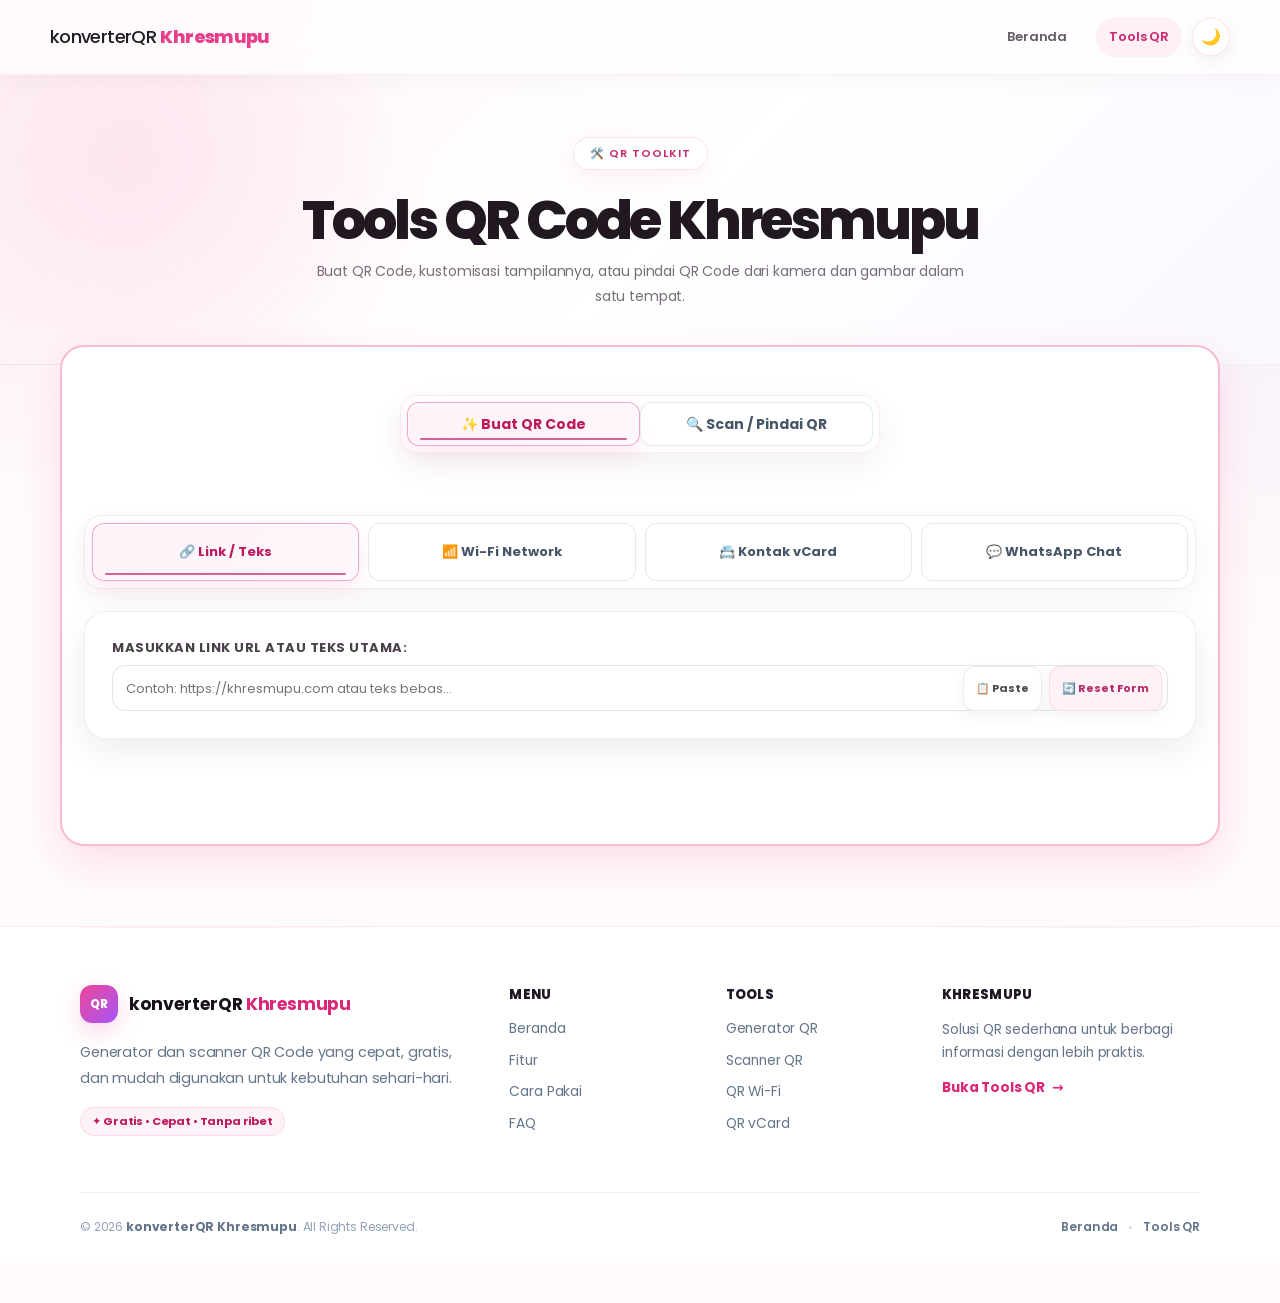
==== tools.html @ 921f3067 "Add files via upload" ====
<!DOCTYPE html>
<html lang="id" data-theme="light">
<head>
    <meta charset="UTF-8">
    <meta name="viewport" content="width=device-width, initial-scale=1.0">

    <title>Tools QR Code Khresmupu - Buat & Scan QR Code Gratis</title>
    <meta name="description" content="Gunakan Tools QR Code Khresmupu untuk membuat QR Code dari link, teks, Wi-Fi, vCard, dan WhatsApp. Scan QR melalui kamera atau gambar, kustomisasi warna, dan unduh PNG atau cetak PDF.">
    <meta name="keywords" content="tools QR code, generator QR code, scan QR code, QR WiFi, QR vCard, QR WhatsApp, QR gratis, Khresmupu">
    <meta name="author" content="Khresmupu">
    <meta name="robots" content="index, follow, max-snippet:-1, max-image-preview:large, max-video-preview:-1">
    <link rel="canonical" href="https://konverterqr-khresmupu.netlify.app/tools.html">

    <meta property="og:type" content="website">
    <meta property="og:url" content="https://konverterqr-khresmupu.netlify.app/tools.html">
    <meta property="og:title" content="Tools QR Code Khresmupu - Buat & Scan QR Code Gratis">
    <meta property="og:description" content="Generator dan scanner QR Code gratis dengan dukungan Link, Teks, Wi-Fi, vCard, WhatsApp, kamera, upload gambar, kustomisasi warna, PNG, dan PDF.">

    <link rel="preconnect" href="https://fonts.googleapis.com">
    <link rel="preconnect" href="https://fonts.gstatic.com" crossorigin>
    <link href="https://fonts.googleapis.com/css2?family=Poppins:wght@300;400;500;600;700;800&display=swap" rel="stylesheet">

    <link rel="stylesheet" href="https://cdnjs.cloudflare.com/ajax/libs/cropperjs/1.5.13/cropper.min.css">
    <link rel="stylesheet" href="style.css">

    <script src="https://unpkg.com/html5-qrcode" type="text/javascript"></script>
    <script src="https://cdnjs.cloudflare.com/ajax/libs/html2canvas/1.4.1/html2canvas.min.js"></script>
    <script src="https://cdnjs.cloudflare.com/ajax/libs/cropperjs/1.5.13/cropper.min.js"></script>

    <script type="application/ld+json">
    {
        "@context": "https://schema.org",
        "@type": "WebApplication",
        "name": "Tools QR Code Khresmupu",
        "url": "https://konverterqr-khresmupu.netlify.app/tools.html",
        "description": "Tools gratis untuk membuat dan memindai QR Code dari teks, link, Wi-Fi, vCard, WhatsApp, kamera, atau gambar.",
        "applicationCategory": "UtilitiesApplication",
        "operatingSystem": "Web Browser, iOS, Android, Windows, macOS",
        "offers": {
            "@type": "Offer",
            "price": "0",
            "priceCurrency": "IDR"
        },
        "author": {
            "@type": "Person",
            "name": "Khresmupu"
        }
    }
    </script>
</head>
<body>

    <div id="toast-container" class="toast-container"></div>

    <header class="top-nav">
        <div class="nav-container">
            <a href="index.html" class="brand-logo" aria-label="Khresmupu Home">
                <span class="logo-text">konverterQR <strong>Khresmupu</strong></span>
            </a>

            <div class="nav-right">
                <nav class="nav-links" aria-label="Navigasi">
                    <a href="index.html" class="nav-item">Beranda</a>
                    <a href="tools.html" class="nav-item active-nav">Tools QR</a>
                </nav>

                <button type="button" class="theme-toggle-btn" onclick="toggleTheme()" aria-label="Ubah Mode Gelap atau Terang">
                    <span id="theme-icon">🌙</span>
                </button>
            </div>
        </div>
    </header>

    <section class="tool-hero">
        <div class="tool-hero-inner">
            <span class="brand-badge pulse-badge">🛠️ QR TOOLKIT</span>
            <h1>Tools QR Code Khresmupu</h1>
            <p>Buat QR Code, kustomisasi tampilannya, atau pindai QR Code dari kamera dan gambar dalam satu tempat.</p>
        </div>
    </section>

    <main class="container" id="tab-section">
<div class="header-section">
<!-- Tab Container Utama -->
<div class="tab-container" role="tablist">
<button aria-selected="true" class="tab-btn active" id="btn-tab-generate" onclick="switchTab('generate')" role="tab">✨ Buat QR Code</button>
<button aria-selected="false" class="tab-btn" id="btn-tab-scan" onclick="switchTab('scan')" role="tab">🔍 Scan / Pindai QR</button>
</div>
</div>
<!-- TAB 1: GENERATE QR -->
<section class="tab-content active" id="tab-generate" role="tabpanel">
<!-- Type Selector Sub-tabs -->
<div class="qr-type-selector">
<button class="type-btn active" onclick="switchQrType('text')">🔗 Link / Teks</button>
<button class="type-btn" onclick="switchQrType('wifi')">📶 Wi-Fi Network</button>
<button class="type-btn" onclick="switchQrType('vcard')">📇 Kontak vCard</button>
<button class="type-btn" onclick="switchQrType('whatsapp')">💬 WhatsApp Chat</button>
</div>
<!-- Form Dynamic Inputs -->
<div class="form-group" id="qr-input-forms">
<!-- Text / Link Input -->
<div class="type-form-block active" id="form-type-text">
<label for="input-text">Masukkan Link URL atau Teks Utama:</label>
<div class="input-wrapper">
<input autocomplete="off" id="input-text" oninput="generateQR()" placeholder="Contoh: https://khresmupu.com atau teks bebas..." type="text"/>
<div class="input-actions">
<button class="btn-action" onclick="pasteText()" type="button">📋 Paste</button>
<button class="btn-action btn-reset" onclick="resetForm()" type="button">🔄 Reset Form</button>
</div>
</div>
</div>
<!-- WiFi Form -->
<div class="type-form-block" id="form-type-wifi">
<div class="grid-form-2">
<div>
<label for="wifi-ssid">Nama Network Wi-Fi (SSID):</label>
<input id="wifi-ssid" oninput="buildSpecialQR('wifi')" placeholder="Contoh: Cafe_Khresmupu_Guest" type="text"/>
</div>
<div>
<label for="wifi-password">Kata Sandi Wi-Fi:</label>
<input id="wifi-password" oninput="buildSpecialQR('wifi')" placeholder="Masukkan password..." type="text"/>
</div>
</div>
<div class="grid-form-2" style="margin-top: 10px;">
<div>
<label for="wifi-type">Tipe Enkripsi Keamanan:</label>
<select id="wifi-type" onchange="buildSpecialQR('wifi')">
<option value="WPA">WPA / WPA2 / WPA3 (Standar)</option>
<option value="WEP">WEP (Lama)</option>
<option value="nopass">Tanpa Kata Sandi (Jaringan Terbuka)</option>
</select>
</div>
<div class="form-action-align">
<button class="btn-action btn-reset w-100" onclick="resetForm()" type="button">🔄 Reset Form Wi-Fi</button>
</div>
</div>
</div>
<!-- vCard Form -->
<div class="type-form-block" id="form-type-vcard">
<div class="grid-form-2">
<div>
<label for="vcard-name">Nama Lengkap Pemilik:</label>
<input id="vcard-name" oninput="buildSpecialQR('vcard')" placeholder="Contoh: Ahmad Khresmupu" type="text"/>
</div>
<div>
<label for="vcard-phone">Nomor Telepon / HP:</label>
<input id="vcard-phone" oninput="buildSpecialQR('vcard')" placeholder="Contoh: +628123456789" type="text"/>
</div>
</div>
<div class="grid-form-2" style="margin-top: 10px;">
<div>
<label for="vcard-email">Alamat Email:</label>
<input id="vcard-email" oninput="buildSpecialQR('vcard')" placeholder="nama@domain.com" type="text"/>
</div>
<div>
<label for="vcard-company">Perusahaan / Organisasi:</label>
<input id="vcard-company" oninput="buildSpecialQR('vcard')" placeholder="PT Khresmupu Indonesia" type="text"/>
</div>
</div>
<div style="margin-top:10px; text-align:right;">
<button class="btn-action btn-reset" onclick="resetForm()" type="button">🔄 Reset Form vCard</button>
</div>
</div>
<!-- WhatsApp Form -->
<div class="type-form-block" id="form-type-whatsapp">
<div class="grid-form-2">
<div>
<label for="wa-number">Nomor WhatsApp (dengan Kode Negara):</label>
<input id="wa-number" oninput="buildSpecialQR('whatsapp')" placeholder="Contoh: 628123456789" type="text"/>
</div>
<div>
<label for="wa-message">Pesan Otomatis (Opsional):</label>
<input id="wa-message" oninput="buildSpecialQR('whatsapp')" placeholder="Halo, saya berminat dengan produk Anda..." type="text"/>
</div>
</div>
<div style="margin-top:10px; text-align:right;">
<button class="btn-action btn-reset" onclick="resetForm()" type="button">🔄 Reset Form WhatsApp</button>
</div>
</div>
</div>
<!-- Advanced Panel Toggle -->
<div class="advanced-toggle-wrapper">
<button class="btn-toggle-advanced" onclick="toggleAdvancedOptions()" type="button">🎨 Pengaturan Warna &amp; Tingkat Lanjut <span id="adv-arrow">▼</span></button>
</div>
<!-- Advanced Controls Panel -->
<div class="advanced-options-panel" id="advanced-options">
<div class="palette-preset-title">🎨 Preset Palet Warna Favorit:</div>
<div class="palette-presets">
<button class="preset-chip chip-pink" onclick="applyColorPreset('#d81b60', '#ffffff')" type="button">🌸 Classic Pink</button>
<button class="preset-chip chip-dark" onclick="applyColorPreset('#000000', '#ffffff')" type="button">🖤 Monokrom Hitam</button>
<button class="preset-chip chip-navy" onclick="applyColorPreset('#0d47a1', '#e3f2fd')" type="button">💙 Navy Blue</button>
<button class="preset-chip chip-emerald" onclick="applyColorPreset('#1b5e20', '#e8f5e9')" type="button">💚 Emerald Green</button>
<button class="preset-chip chip-purple" onclick="applyColorPreset('#4a148c', '#f3e5f5')" type="button">💜 Royal Purple</button>
</div>
<div class="grid-form-3" style="margin-top: 15px;">
<div>
<label for="qr-color-dark">Warna Pattern QR Code:</label>
<input id="qr-color-dark" onchange="generateQR()" type="color" value="#d81b60"/>
</div>
<div>
<label for="qr-color-light">Warna Background QR:</label>
<input id="qr-color-light" onchange="generateQR()" type="color" value="#ffffff"/>
</div>
<div>
<label for="qr-size-select">Ukuran Resolusi Kertas/Gambar:</label>
<select id="qr-size-select" onchange="generateQR()">
<option value="200x200">200 x 200 px (Ringan)</option>
<option selected="" value="300x300">300 x 300 px (Standar Web)</option>
<option value="400x400">400 x 400 px (Bagus)</option>
<option value="500x500">500 x 500 px (Resolusi Tinggi)</option>
<option value="800x800">800 x 800 px (Cetak Spanduk / HD)</option>
</select>
</div>
</div>
</div>
<!-- RESULT DISPLAY AREA -->
<div class="generator-result-wrapper" id="generator-result-wrapper">
<!-- Preview Kartu QR -->
<div class="qr-card-column">
<div id="qr-card-render">
<div class="qr-area" id="qr-area">
<h2 class="card-custom-title is-placeholder" id="render-title">[ Posisi Judul / Nama Tempat / Toko ]</h2>
<p class="card-custom-subtitle is-placeholder" id="render-subtitle">[ Posisi Sub-Judul / Keterangan Promosi ]</p>
<div class="qr-image-wrapper">
<img alt="QR Code Output" crossorigin="anonymous" id="qr-img" src=""/>
</div>
<div class="qr-url-preview" id="qr-preview"></div>
<p class="card-custom-footer is-placeholder" id="render-footer">[ Posisi Deskripsi / Jam Operasional / Catatan Bawah ]</p>
<div class="card-website-brand" id="render-website-brand">konverterQR Khresmupu</div>
</div>
</div>
</div>
<!-- Form Edit Label Kartu -->
<div class="form-edit-column">
<div class="edit-card-form" id="edit-card-form">
<div>
<h3>✏️ Kustomisasi Label Kartu QR</h3>
<div class="form-item">
<label for="edit-title">📍 Judul Utama / Nama Tempat / Toko:</label>
<input id="edit-title" oninput="updateCardPreview()" placeholder="Contoh: Toko Berkah Jaya / Cabang Bandung" type="text"/>
</div>
<div class="form-item">
<label for="edit-subtitle">🏷️ Sub-Judul / Keterangan Singkat:</label>
<input id="edit-subtitle" oninput="updateCardPreview()" placeholder="Contoh: Scan untuk Pembayaran QRIS / Menu Digital" type="text"/>
</div>
<div class="form-item">
<label for="edit-footer">📝 Deskripsi / Catatan Bawah:</label>
<input id="edit-footer" oninput="updateCardPreview()" placeholder="Contoh: Buka Setiap Hari 08:00 - 21:00 WIB" type="text"/>
</div>
<div class="checkbox-group">
<input checked="" id="toggle-url-preview" onchange="updateCardPreview()" type="checkbox"/>
<label for="toggle-url-preview">Tampilkan Teks Link / Isi QR pada Kartu</label>
</div>
</div>
<div class="button-group" id="export-buttons">
<button class="btn btn-png" onclick="downloadPNGCard()" type="button">🖼️ Unduh Gambar PNG</button>
<button class="btn btn-pdf" onclick="window.print()" type="button">📄 Unduh / Cetak PDF</button>
</div>
</div>
</div>
</div>
</section>
<!-- TAB 2: SCAN QR CODE -->
<section class="tab-content" id="tab-scan" role="tabpanel">
<div class="scan-wrapper">
<div class="file-input-wrapper" id="upload-wrapper">
<label class="file-label" for="qr-file-input">📁 Upload Gambar QR Code dari Perangkat Anda</label>
<input accept="image/*" id="qr-file-input" onchange="initCropImage(event)" type="file"/>
</div>
<div class="crop-container" id="crop-container">
<div class="crop-img-wrapper">
<img alt="Gambar untuk Crop" id="image-to-crop" src=""/>
</div>
<button class="btn btn-png" onclick="processCroppedImage()" type="button">✂️ Crop &amp; Scan Area Terpilih</button>
</div>
<button class="btn btn-secondary" id="btn-camera" onclick="toggleCamera()" type="button">📷 Buka Kamera Live Pemindai</button>
<div id="reader" style="margin-top: 15px; display: none;"></div>
<div class="scan-result-box" id="scan-result">
<h4>🎉 Hasil Pemindaian QR Code:</h4>
<p id="scan-result-text"></p>
<div class="scan-actions">
<button class="btn-action" onclick="copyScanResult()" type="button">📋 Salin Teks</button>
<a class="btn-action" href="#" id="btn-open-url" rel="noopener noreferrer" style="display: none; background-color: #2e7d32;" target="_blank">🌐 Buka Tautan Tautan</a>
<button class="btn-action btn-reset" onclick="resetScanUI()" type="button">🔄 Pindai QR Lain</button>
</div>
</div>
</div>
</section>
</main>

    <footer class="site-footer">
        <div class="footer-shell">
            <div class="footer-main">
                <div class="footer-brand">
                    <a href="index.html" class="footer-logo">
                        <span class="footer-logo-mark">QR</span>
                        <span>konverterQR <strong>Khresmupu</strong></span>
                    </a>
                    <p>Generator dan scanner QR Code yang cepat, gratis, dan mudah digunakan untuk kebutuhan sehari-hari.</p>
                    <span class="footer-badge">✦ Gratis &bull; Cepat &bull; Tanpa ribet</span>
                </div>

                <div class="footer-column">
                    <h4>Menu</h4>
                    <a href="index.html">Beranda</a>
                    <a href="index.html#fitur">Fitur</a>
                    <a href="index.html#cara-pakai">Cara Pakai</a>
                    <a href="index.html#faq">FAQ</a>
                </div>

                <div class="footer-column">
                    <h4>Tools</h4>
                    <a href="tools.html">Generator QR</a>
                    <a href="tools.html">Scanner QR</a>
                    <a href="tools.html">QR Wi-Fi</a>
                    <a href="tools.html">QR vCard</a>
                </div>

                <div class="footer-column footer-contact">
                    <h4>Khresmupu</h4>
                    <p>Solusi QR sederhana untuk berbagi informasi dengan lebih praktis.</p>
                    <a href="tools.html" class="footer-tool-link">Buka Tools QR <span>→</span></a>
                </div>
            </div>

            <div class="footer-divider"></div>

            <div class="footer-bottom-row">
                <p>&copy; 2026 <strong>konverterQR Khresmupu</strong>. All Rights Reserved.</p>
                <div class="footer-bottom-links">
                    <a href="index.html">Beranda</a>
                    <span aria-hidden="true">•</span>
                    <a href="tools.html">Tools QR</a>
                </div>
            </div>
        </div>
    </footer>

    <script src="script.js"></script>
</body>
</html>
---- style.css ----
/* =========================
   VARIABLES (LIGHT & DARK MODE)
========================= */
:root {
    --bg-color: #fce4ec;
    --card-bg: #ffffff;
    --primary: #d81b60;
    --primary-hover: #ad1457;
    --secondary: #ec407a;
    --accent-bg: #fff0f5;
    --border-color: #f8bbd0;
    --text-dark: #4a148c;
    --text-muted: #880e4f;
    --shadow-color: rgba(233, 30, 99, 0.12);
    --input-bg: #fff8fa;
    --hero-bg: linear-gradient(135deg, #f8bbd0 0%, #fce4ec 100%);
}

[data-theme="dark"] {
    --bg-color: #1a0914;
    --card-bg: #2a1221;
    --primary: #ff4081;
    --primary-hover: #ff80ab;
    --secondary: #f50057;
    --accent-bg: #38182d;
    --border-color: #5c2343;
    --text-dark: #f8bbd0;
    --text-muted: #f48fb1;
    --shadow-color: rgba(0, 0, 0, 0.4);
    --input-bg: #210d1a;
    --hero-bg: linear-gradient(135deg, #2d0e22 0%, #1a0914 100%);
}

/* =========================
   RESET & BASE STYLES
========================= */

* {
    box-sizing: border-box;
    margin: 0;
    padding: 0;
    font-family: 'Poppins', system-ui, -apple-system, sans-serif;
}

html {
    scroll-behavior: smooth;
}

body {
    background-color: var(--bg-color);
    color: var(--text-dark);
    display: flex;
    flex-direction: column;
    justify-content: flex-start;
    align-items: center;
    min-height: 100vh;
    padding: 0 0 40px 0;
    transition: background-color 0.3s ease, color 0.3s ease;
}

/* Top Navigation Bar */
.top-nav {
    width: 100%;
    background-color: var(--card-bg);
    border-bottom: 2px solid var(--border-color);
    padding: 12px 24px;
    box-shadow: 0 4px 12px var(--shadow-color);
    position: sticky;
    top: 0;
    z-index: 1000;
}

.nav-container {
    max-width: 1000px;
    margin: 0 auto;
    display: flex;
    justify-content: space-between;
    align-items: center;
}

.brand-logo {
    display: flex;
    align-items: center;
    gap: 8px;
    font-size: 18px;
    font-weight: 700;
    color: var(--primary);
}

.nav-right {
    display: flex;
    align-items: center;
    gap: 20px;
}

.nav-links {
    display: flex;
    gap: 16px;
}

.nav-item {
    text-decoration: none;
    color: var(--text-dark);
    font-size: 13px;
    font-weight: 600;
    transition: color 0.2s;
}

.nav-item:hover {
    color: var(--primary);
}

.theme-toggle-btn {
    background: var(--accent-bg);
    border: 1px solid var(--border-color);
    color: var(--primary);
    width: 38px;
    height: 38px;
    border-radius: 50%;
    cursor: pointer;
    display: flex;
    align-items: center;
    justify-content: center;
    font-size: 16px;
    transition: all 0.2s ease;
}

.theme-toggle-btn:hover {
    transform: scale(1.1);
    border-color: var(--primary);
}

/* =========================
   HERO SECTION
========================= */

.hero-section {
    min-height: 90vh; /* Mengatur tinggi minimal 85% dari tinggi viewport */
    width: 100%;
    background: var(--hero-bg);
    padding: 50px 20px 40px;
    border-bottom: 2px solid var(--border-color);
    text-align: center;

    /* Tambahkan property ini untuk menengahkan secara vertikal & horizontal */
    display: flex;
    flex-direction: column;
    justify-content: center; /* Menengahkan secara vertikal */
    align-items: center;     /* Menengahkan secara horizontal */
    box-sizing: border-box;  /* Memastikan padding tidak merusak ukuran min-height */
}

.hero-container {
    max-width: 800px;
    width: 100%; /* Memastikan kontainer menyesuaikan lebar */
    margin: 0 auto;
    display: flex;
    flex-direction: column;
    align-items: center;
}

.hero-title {
    color: var(--primary);
    font-size: 34px;
    font-weight: 800;
    margin-top: 10px;
    margin-bottom: 12px;
    line-height: 1.25;
}

.hero-subtitle {
    color: var(--text-dark);
    font-size: 15px;
    line-height: 1.6;
    margin-bottom: 24px;
    max-width: 680px;
}

.hero-cta-group {
    display: flex;
    gap: 14px;
    margin-bottom: 30px;
    flex-wrap: wrap;
    justify-content: center;
}

.cta-btn {
    padding: 12px 28px;
    border-radius: 30px;
    font-size: 14px;
    font-weight: 700;
    text-decoration: none;
    transition: all 0.2s ease;
    box-shadow: 0 4px 12px var(--shadow-color);
}

.cta-primary {
    background-color: var(--primary);
    color: #ffffff;
}

.cta-primary:hover {
    background-color: var(--primary-hover);
    transform: translateY(-2px);
}

.cta-secondary {
    background-color: var(--card-bg);
    color: var(--primary);
    border: 2px solid var(--border-color);
}

.cta-secondary:hover {
    border-color: var(--primary);
    transform: translateY(-2px);
}

.hero-stats {
    display: flex;
    gap: 32px;
    border-top: 1px dashed var(--border-color);
    padding-top: 20px;
}

.stat-item {
    display: flex;
    flex-direction: column;
    align-items: center;
}

.stat-num {
    font-size: 20px;
    font-weight: 800;
    color: var(--primary);
}

.stat-label {
    font-size: 11px;
    color: var(--text-muted);
    font-weight: 600;
}

/* =========================
   CONTAINER & LAYOUT
========================= */

.container {
    background: var(--card-bg);
    border-radius: 24px;
    padding: 32px;
    width: 95%;
    max-width: 960px;
    margin-top: -20px;
    box-shadow: 0 16px 40px var(--shadow-color);
    border: 2px solid var(--border-color);
    text-align: center;
    display: flex;
    flex-direction: column;
    z-index: 10;
}

.header-section {
    margin-bottom: 20px;
}

.brand-badge {
    background-color: var(--border-color);
    color: var(--text-muted);
    font-size: 11px;
    font-weight: 600;
    padding: 6px 16px;
    border-radius: 20px;
    display: inline-block;
    margin-bottom: 12px;
    text-transform: uppercase;
    letter-spacing: 1px;
}

.pulse-badge {
    animation: pulse 2s infinite;
}

@keyframes pulse {
    0% { transform: scale(1); }
    50% { transform: scale(1.04); }
    100% { transform: scale(1); }
}

/* =========================
   TABS
========================= */

.tab-container {
    display: flex;
    background-color: var(--border-color);
    border-radius: 12px;
    padding: 4px;
    margin-bottom: 22px;
    max-width: 480px;
    margin-left: auto;
    margin-right: auto;
}

.tab-btn {
    flex: 1;
    padding: 12px;
    border: none;
    background: transparent;
    color: var(--text-muted);
    font-weight: 700;
    font-size: 14px;
    border-radius: 8px;
    cursor: pointer;
    transition: all 0.2s ease;
}

.tab-btn.active {
    background-color: var(--card-bg);
    color: var(--primary);
    box-shadow: 0 2px 10px rgba(0, 0, 0, 0.1);
}

.tab-content {
    display: none;
}

.tab-content.active {
    display: flex;
    flex-direction: column;
}

/* =========================
   TYPE SELECTORS
========================= */

.qr-type-selector {
    display: flex;
    gap: 10px;
    margin-bottom: 20px;
    justify-content: center;
    flex-wrap: wrap;
}

.type-btn {
    background-color: var(--accent-bg);
    border: 1px solid var(--border-color);
    color: var(--text-dark);
    padding: 8px 18px;
    border-radius: 20px;
    font-size: 13px;
    font-weight: 600;
    cursor: pointer;
    transition: all 0.2s ease;
}

.type-btn:hover, .type-btn.active {
    background-color: var(--secondary);
    color: white;
    border-color: var(--secondary);
}

.type-form-block {
    display: none;
}

.type-form-block.active {
    display: block;
}

.grid-form-2 {
    display: grid;
    grid-template-columns: 1fr 1fr;
    gap: 12px;
    text-align: left;
}

.grid-form-3 {
    display: grid;
    grid-template-columns: 1fr 1fr 1fr;
    gap: 12px;
    text-align: left;
}

.form-action-align {
    display: flex;
    align-items: flex-end;
}

.w-100 {
    width: 100%;
}

/* =========================
   FORM ELEMENTS
========================= */

.form-group {
    margin-bottom: 15px;
    text-align: left;
}

label {
    display: block;
    font-size: 12px;
    font-weight: 700;
    color: var(--primary-hover);
    margin-bottom: 6px;
    text-transform: uppercase;
    letter-spacing: 0.5px;
}

.input-wrapper {
    position: relative;
    display: flex;
    align-items: center;
}

input[type="text"], select, textarea {
    width: 100%;
    padding: 12px 14px;
    border: 2px solid var(--border-color);
    border-radius: 12px;
    font-size: 13px;
    outline: none;
    transition: all 0.2s ease;
    color: var(--text-dark);
    background-color: var(--input-bg);
}

input[type="color"] {
    width: 100%;
    height: 42px;
    border: 2px solid var(--border-color);
    border-radius: 8px;
    cursor: pointer;
    background: transparent;
}

#input-text {
    padding-right: 170px;
}

input[type="text"]:focus, select:focus, textarea:focus {
    border-color: var(--secondary);
    background-color: var(--card-bg);
    box-shadow: 0 0 0 3px rgba(233, 30, 99, 0.15);
}

.input-actions {
    position: absolute;
    right: 6px;
    display: flex;
    gap: 4px;
}

.btn-action {
    background-color: var(--secondary);
    color: white;
    border: none;
    padding: 8px 12px;
    border-radius: 8px;
    font-size: 11px;
    font-weight: 600;
    cursor: pointer;
    transition: background 0.2s ease;
}

.btn-action:hover {
    background-color: var(--primary);
}

.btn-reset {
    background-color: var(--primary-hover);
}

.btn-reset:hover {
    background-color: var(--text-muted);
}

/* =========================
   ADVANCED OPTIONS & PRESETS
========================= */

.advanced-toggle-wrapper {
    margin-bottom: 12px;
    text-align: right;
    display: none;
}

.btn-toggle-advanced {
    background: none;
    border: none;
    color: var(--primary);
    font-size: 13px;
    font-weight: 700;
    cursor: pointer;
}

.advanced-options-panel {
    display: none;
    background: var(--accent-bg);
    border: 1px dashed var(--border-color);
    padding: 16px;
    border-radius: 14px;
    margin-bottom: 18px;
}

.palette-preset-title {
    font-size: 12px;
    font-weight: 700;
    color: var(--primary);
    margin-bottom: 8px;
    text-align: left;
}

.palette-presets {
    display: flex;
    gap: 8px;
    flex-wrap: wrap;
    margin-bottom: 10px;
}

.preset-chip {
    border: none;
    padding: 6px 12px;
    border-radius: 16px;
    font-size: 11px;
    font-weight: 600;
    cursor: pointer;
    transition: transform 0.2s;
}

.preset-chip:hover {
    transform: translateY(-2px);
}

.chip-pink { background-color: #d81b60; color: white; }
.chip-dark { background-color: #000000; color: white; }
.chip-navy { background-color: #0d47a1; color: white; }
.chip-emerald { background-color: #1b5e20; color: white; }
.chip-purple { background-color: #4a148c; color: white; }

/* =========================
   GENERATOR RESULT & CARDS
========================= */

.generator-result-wrapper {
    display: none;
    gap: 20px;
    margin-top: 10px;
    align-items: stretch;
}

.qr-card-column, .form-edit-column {
    flex: 1;
    width: 100%;
}

.edit-card-form {
    background-color: var(--accent-bg);
    border: 1px dashed var(--secondary);
    border-radius: 16px;
    padding: 20px;
    text-align: left;
    height: 100%;
    display: flex;
    flex-direction: column;
    justify-content: space-between;
}

.edit-card-form h3 {
    font-size: 14px;
    color: var(--primary);
    margin-bottom: 14px;
    display: flex;
    align-items: center;
    gap: 6px;
}

.edit-card-form .form-item {
    margin-bottom: 12px;
}

.edit-card-form label {
    font-size: 10px;
    margin-bottom: 4px;
}

.edit-card-form input[type="text"] {
    padding: 9px 12px;
    font-size: 12px;
}

.checkbox-group {
    display: flex;
    align-items: center;
    gap: 8px;
    margin-top: 10px;
}

.checkbox-group input[type="checkbox"] {
    accent-color: var(--primary);
    width: 16px;
    height: 16px;
    cursor: pointer;
}

.checkbox-group label {
    margin-bottom: 0;
    font-size: 11px;
    cursor: pointer;
    text-transform: none;
    color: var(--text-dark);
}

#qr-card-render {
    background: #ffffff; /* Selalu putih agar hasil QR mudah dipindai saat dicetak */
    border-radius: 16px;
    padding: 6px;
    height: 100%;
    color: #4a148c;
}

.qr-area {
    background-color: #fff0f5;
    border: 2px dashed #f48fb1;
    border-radius: 16px;
    padding: 20px;
    text-align: center;
    display: flex;
    flex-direction: column;
    justify-content: center;
    align-items: center;
    height: 100%;
}

.card-custom-title {
    color: #d81b60;
    font-size: 18px;
    font-weight: 700;
    margin-bottom: 4px;
    word-break: break-word;
}

.card-custom-subtitle {
    color: #880e4f;
    font-size: 12px;
    font-weight: 500;
    margin-bottom: 14px;
    word-break: break-word;
}

.is-placeholder {
    opacity: 0.5;
    font-style: italic;
}

.qr-image-wrapper {
    position: relative;
    display: inline-block;
}

.qr-area img {
    max-width: 190px;
    height: auto;
    border-radius: 12px;
    box-shadow: 0 4px 15px rgba(216, 27, 96, 0.15);
    border: 4px solid #ffffff;
    transition: transform 0.3s ease;
}

.qr-area img:hover {
    transform: scale(1.03);
}

.qr-url-preview {
    margin-top: 12px;
    font-size: 12px;
    font-weight: 600;
    color: #c2185b;
    word-break: break-all;
    max-width: 100%;
}

.card-custom-footer {
    margin-top: 10px;
    font-size: 11px;
    color: #4a148c;
    font-weight: 500;
    word-break: break-word;
}

.card-website-brand {
    margin-top: 12px;
    font-size: 10px;
    font-weight: 700;
    color: #d81b60;
    letter-spacing: 0.5px;
    text-transform: uppercase;
    border-top: 1px dashed #f8bbd0;
    padding-top: 8px;
    width: 100%;
    display: block !important;
}

/* =========================
   BUTTONS
========================= */

.button-group {
    display: none;
    grid-template-columns: 1fr 1fr;
    gap: 10px;
    margin-top: 15px;
}

.btn {
    width: 100%;
    padding: 12px;
    border: none;
    border-radius: 12px;
    font-size: 13px;
    font-weight: 700;
    cursor: pointer;
    transition: all 0.2s ease;
    box-shadow: 0 4px 12px var(--shadow-color);
    display: flex;
    align-items: center;
    justify-content: center;
    gap: 6px;
    text-decoration: none;
}

.btn-png {
    background-color: var(--secondary);
    color: white;
}

.btn-png:hover {
    background-color: var(--primary);
    transform: translateY(-1px);
}

.btn-pdf {
    background-color: #c2185b;
    color: white;
}

.btn-pdf:hover {
    background-color: var(--text-muted);
    transform: translateY(-1px);
}

.btn-secondary {
    background-color: #f48fb1;
    color: #4a148c;
    margin-top: 10px;
}

.btn-secondary:hover {
    background-color: #f06292;
    color: white;
}

/* =========================
   QR SCANNER & CROP
========================= */

#reader {
    width: 100%;
    max-width: 480px;
    margin: 0 auto;
    border-radius: 12px;
    overflow: hidden;
    border: 2px solid var(--border-color);
    background: var(--accent-bg);
}

.scan-wrapper {
    max-width: 480px;
    margin: 0 auto;
    width: 100%;
}

.file-input-wrapper {
    margin-bottom: 15px;
}

input[type="file"] {
    display: none;
}

.file-label {
    display: block;
    padding: 14px;
    background-color: var(--accent-bg);
    color: var(--primary);
    border: 2px dashed var(--border-color);
    border-radius: 12px;
    cursor: pointer;
    font-size: 13px;
    font-weight: 600;
    transition: all 0.2s ease;
}

.file-label:hover {
    background-color: var(--border-color);
}

.crop-container {
    display: none;
    margin-top: 15px;
    background: var(--accent-bg);
    padding: 12px;
    border-radius: 12px;
    border: 2px dashed var(--border-color);
}

.crop-img-wrapper {
    max-height: 300px;
    margin-bottom: 12px;
    overflow: hidden;
}

.crop-img-wrapper img {
    max-width: 100%;
    display: block;
}

.scan-result-box {
    margin-top: 15px;
    padding: 15px;
    background-color: var(--accent-bg);
    border: 1px solid var(--border-color);
    border-radius: 12px;
    text-align: left;
    word-break: break-all;
    display: none;
}

.scan-result-box h4 {
    margin: 0 0 6px 0;
    color: var(--primary-hover);
    font-size: 13px;
    text-transform: uppercase;
}

.scan-result-box p {
    margin: 0 0 12px 0;
    font-size: 13px;
    color: var(--text-dark);
    font-weight: 500;
}

.scan-actions {
    display: flex;
    gap: 6px;
    flex-wrap: wrap;
}

.scan-actions .btn-action {
    flex: 1;
    padding: 8px 10px;
    text-align: center;
}

/* =========================
   LANDING PAGE CARDS & FEATURES
========================= */

.landing-cards-container {
    width: 95%;
    max-width: 960px;
    margin-top: 40px;
}

.section-header {
    margin-bottom: 24px;
}

.sub-title-badge {
    background: var(--border-color);
    color: var(--text-muted);
    font-size: 11px;
    font-weight: 700;
    padding: 4px 12px;
    border-radius: 12px;
    text-transform: uppercase;
}

.section-title {
    color: var(--primary);
    font-size: 24px;
    font-weight: 800;
    margin-top: 6px;
}

.section-desc {
    color: var(--text-muted);
    font-size: 13px;
    margin-top: 4px;
}

.cards-grid {
    display: grid;
    grid-template-columns: repeat(auto-fit, minmax(280px, 1fr));
    gap: 20px;
}

.feature-card {
    background: var(--card-bg);
    border: 2px solid var(--border-color);
    border-radius: 18px;
    padding: 24px;
    text-align: left;
    box-shadow: 0 8px 20px var(--shadow-color);
    transition: transform 0.3s ease, box-shadow 0.3s ease;
}

.feature-card:hover {
    transform: translateY(-5px);
    box-shadow: 0 12px 28px var(--shadow-color);
}

.card-icon-box {
    width: 48px;
    height: 48px;
    border-radius: 12px;
    display: flex;
    align-items: center;
    justify-content: center;
    font-size: 22px;
    margin-bottom: 14px;
}

.pink-bg { background-color: #fce4ec; }
.purple-bg { background-color: #f3e5f5; }
.red-bg { background-color: #ffebee; }
.blue-bg { background-color: #e3f2fd; }
.green-bg { background-color: #e8f5e9; }
.orange-bg { background-color: #fff3e0; }

.feature-card h3 {
    color: var(--primary);
    font-size: 16px;
    font-weight: 700;
    margin-bottom: 8px;
}

.feature-card p {
    color: var(--text-dark);
    font-size: 12px;
    line-height: 1.6;
}

/* HOW IT WORKS SECTION */
.how-it-works-section {
    width: 95%;
    max-width: 960px;
    margin-top: 40px;
}

.steps-wrapper {
    display: flex;
    justify-content: space-between;
    align-items: center;
    gap: 12px;
    flex-wrap: wrap;
}

.step-box {
    background: var(--card-bg);
    border: 2px solid var(--border-color);
    border-radius: 16px;
    padding: 20px;
    flex: 1;
    min-width: 220px;
    text-align: center;
    box-shadow: 0 6px 16px var(--shadow-color);
}

.step-number {
    font-size: 24px;
    font-weight: 800;
    color: var(--secondary);
    margin-bottom: 6px;
}

.step-box h4 {
    color: var(--primary);
    font-size: 14px;
    margin-bottom: 6px;
}

.step-box p {
    font-size: 12px;
    color: var(--text-dark);
    line-height: 1.5;
}

.step-divider {
    font-size: 20px;
    color: var(--secondary);
    font-weight: bold;
}

/* FAQ & SEO */
.faq-section {
    width: 95%;
    max-width: 960px;
    margin: 40px auto 0;
    text-align: left;
}

.faq-section h2 {
    font-size: 20px;
    color: var(--primary-hover);
    margin-bottom: 14px;
}

.accordion-item {
    background: var(--card-bg);
    border: 1px solid var(--border-color);
    border-radius: 12px;
    margin-bottom: 10px;
    overflow: hidden;
}

.accordion-header {
    width: 100%;
    padding: 14px 18px;
    background: var(--accent-bg);
    border: none;
    text-align: left;
    font-size: 14px;
    font-weight: 700;
    color: var(--primary);
    cursor: pointer;
    display: flex;
    justify-content: space-between;
    align-items: center;
}

.accordion-body {
    display: none;
    padding: 14px 18px;
    font-size: 13px;
    color: var(--text-dark);
    line-height: 1.6;
}

.seo-content {
    width: 95%;
    max-width: 960px;
    margin: 30px auto 0;
    padding: 28px;
    background: var(--card-bg);
    border: 2px solid var(--border-color);
    border-radius: 20px;
    box-shadow: 0 10px 30px var(--shadow-color);
    text-align: left;
}

.seo-content h2 {
    margin: 0 0 8px;
    color: var(--primary-hover);
    font-size: 18px;
}

.seo-content h2:not(:first-child) {
    margin-top: 22px;
}

.seo-content p, .seo-content li {
    color: var(--text-dark);
    font-size: 13px;
    line-height: 1.75;
}

.seo-content ul {
    margin: 8px 0 0;
    padding-left: 22px;
}

.footer-bottom {
    margin-top: 40px;
    font-size: 12px;
    color: var(--text-muted);
}

/* TOAST NOTIFICATION */
.toast-container {
    position: fixed;
    bottom: 20px;
    right: 20px;
    z-index: 9999;
}

.toast {
    background: var(--primary);
    color: white;
    padding: 10px 18px;
    border-radius: 8px;
    font-size: 12px;
    font-weight: 600;
    box-shadow: 0 4px 12px rgba(0,0,0,0.15);
    margin-top: 8px;
    animation: fadeIn 0.3s ease;
}

@keyframes fadeIn {
    from { opacity: 0; transform: translateY(10px); }
    to { opacity: 1; transform: translateY(0); }
}

/* RESPONSIVE & PRINT */
@media (max-width: 768px) {
    .nav-links { display: none; }
    .hero-title { font-size: 26px; }
    .hero-stats { flex-direction: row; gap: 16px; }
    .container { padding: 20px; border-radius: 18px; margin-top: 10px; }
    .generator-result-wrapper { flex-direction: column; }
    .grid-form-2, .grid-form-3 { grid-template-columns: 1fr; }
    .steps-wrapper { flex-direction: column; }
    .step-divider { transform: rotate(90deg); margin: 6px 0; }
    #input-text { padding-right: 14px; margin-bottom: 8px; }
    .input-wrapper { flex-direction: column; align-items: stretch; }
    .input-actions { position: static; margin-top: 6px; justify-content: flex-end; }
}

@page {
    margin: 0;
    size: auto;
}

@media print {
    html, body {
        height: auto;
        min-height: 0 !important;
        background: none !important;
        padding: 0 !important;
        margin: 0 !important;
        overflow: hidden;
    }
    body {
        display: flex;
        justify-content: center;
        align-items: center;
    }
    .top-nav, .hero-section, .header-section, .tab-container, .form-group, .form-edit-column, .button-group, .input-actions, #tab-scan, .advanced-toggle-wrapper, .advanced-options-panel, .landing-cards-container, .how-it-works-section, .faq-section, .seo-content, .footer-bottom, .qr-type-selector {
        display: none !important;
    }
    .container {
        box-shadow: none !important;
        border: none !important;
        padding: 20px !important;
        width: 100% !important;
        max-width: 400px !important;
        margin: auto !important;
    }
    #qr-card-render {
        border: 2px solid var(--primary);
        padding: 20px;
        border-radius: 20px;
        page-break-inside: avoid;
    }
    .qr-area {
        background: none;
        border: none;
        padding: 0;
        margin-bottom: 0;
        display: flex !important;
    }
    .qr-area img {
        box-shadow: none;
        border: 2px solid var(--border-color);
        width: 220px;
        max-width: 100%;
    }
    .qr-url-preview {
        font-size: 12px;
        color: #000000;
    }
    .is-placeholder {
        display: none !important;
    }
}


/* =========================================================
   MULTI-PAGE LAYOUT: HOME + TOOLS
   ========================================================= */

.brand-logo {
    text-decoration: none;
}

.nav-item.active-nav {
    color: var(--primary);
}

.tool-hero {
    width: 100%;
    padding: 48px 20px 34px;
    background: var(--hero-bg);
    border-bottom: 2px solid var(--border-color);
    text-align: center;
}

.tool-hero-inner {
    max-width: 820px;
    margin: 0 auto;
}

.tool-hero h1 {
    color: var(--primary);
    font-size: clamp(28px, 5vw, 42px);
    line-height: 1.2;
    font-weight: 800;
    margin: 8px 0 10px;
}

.tool-hero p {
    max-width: 680px;
    margin: 0 auto;
    color: var(--text-dark);
    font-size: 14px;
    line-height: 1.7;
}

.landing-main {
    width: 100%;
    display: flex;
    flex-direction: column;
    align-items: center;
}

.landing-hero {
    min-height: 72vh;
    margin-bottom: 0 !important;
}

.landing-main .landing-cards-container,
.landing-main .how-it-works-section,
.landing-main .faq-section,
.landing-main .seo-content {
    margin-left: auto;
    margin-right: auto;
}

.landing-final-cta {
    width: 95%;
    max-width: 960px;
    margin: 40px auto 0;
    padding: 30px;
    border: 2px solid var(--border-color);
    border-radius: 22px;
    background: var(--card-bg);
    box-shadow: 0 10px 30px var(--shadow-color);
    display: flex;
    align-items: center;
    justify-content: space-between;
    gap: 24px;
}

.landing-final-cta h2 {
    margin-top: 8px;
    color: var(--primary);
    font-size: 25px;
}

.landing-final-cta p {
    margin-top: 5px;
    color: var(--text-muted);
    font-size: 13px;
}

.landing-final-cta .cta-btn {
    flex: 0 0 auto;
}

.footer-bottom {
    text-align: center;
}

.footer-bottom a {
    color: var(--primary);
    text-decoration: none;
    font-weight: 600;
}

.footer-bottom a:hover {
    text-decoration: underline;
}

@media (max-width: 768px) {
    .top-nav {
        padding: 10px 14px;
    }

    .nav-container {
        gap: 10px;
    }

    .nav-right {
        gap: 8px;
    }


    .nav-links .nav-item {
        font-size: 11px;
    }

    .tool-hero {
        padding: 34px 18px 28px;
    }

    .landing-hero {
        min-height: 70vh;
    }

    .landing-final-cta {
        flex-direction: column;
        align-items: stretch;
        text-align: center;
    }

    .landing-final-cta .cta-btn {
        width: 100%;
    }
}

@media (max-width: 520px) {
    .brand-logo {
        font-size: 14px;
    }

    .nav-links {
        display: none;
    }

    .theme-toggle-btn {
        width: 36px;
        height: 36px;
    }
}


/* =========================================================
   KHRESMUPU ELEGANT UI — VISUAL REFRESH
   Tidak mengubah struktur/JavaScript fitur yang sudah ada.
   ========================================================= */

:root {
    --kh-pink: #e83e8c;
    --kh-pink-dark: #c92870;
    --kh-pink-soft: #fff0f6;
    --kh-ink: #19131b;
    --kh-muted: #746b76;
    --kh-border: rgba(31, 20, 35, .09);
    --kh-surface: rgba(255,255,255,.88);
    --kh-shadow: 0 24px 70px rgba(44, 21, 39, .10);
    --kh-shadow-soft: 0 12px 34px rgba(44, 21, 39, .07);
}

html {
    scroll-behavior: smooth;
}

body {
    background:
        radial-gradient(circle at 8% 0%, rgba(232,62,140,.10), transparent 30%),
        radial-gradient(circle at 95% 18%, rgba(128,88,255,.07), transparent 25%),
        #fffafb;
    color: var(--kh-ink);
    letter-spacing: -0.01em;
}

body::selection {
    background: rgba(232,62,140,.22);
}

.top-nav {
    position: sticky;
    top: 0;
    z-index: 1000;
    padding: 13px 22px;
    background: rgba(255,255,255,.78);
    border-bottom: 1px solid rgba(232,62,140,.08);
    backdrop-filter: blur(18px);
    -webkit-backdrop-filter: blur(18px);
    box-shadow: 0 5px 25px rgba(35,17,30,.035);
}

.nav-container {
    max-width: 1180px;
    min-height: 48px;
}

.brand-logo {
    display: inline-flex;
    align-items: center;
    gap: 8px;
    text-decoration: none;
    white-space: nowrap;
}

.logo-text {
    color: #241b25;
    font-weight: 500;
    letter-spacing: -.035em;
}

.logo-text strong {
    color: var(--kh-pink);
    font-weight: 800;
}



.nav-links .nav-item {
    padding: 9px 13px;
    border-radius: 999px;
    color: #675d68;
    font-weight: 600;
    transition: .22s ease;
}

.nav-links .nav-item:hover,
.nav-links .nav-item.active-nav {
    color: var(--kh-pink-dark);
    background: var(--kh-pink-soft);
}

.theme-toggle-btn {
    border: 1px solid rgba(232,62,140,.14);
    background: #fff;
    box-shadow: 0 5px 16px rgba(50,20,42,.06);
    transition: transform .2s ease, box-shadow .2s ease;
}

.theme-toggle-btn:hover {
    transform: translateY(-2px);
    box-shadow: 0 9px 24px rgba(50,20,42,.10);
}

/* ---------- LANDING PAGE ---------- */

.landing-hero {
    position: relative;
    overflow: hidden;
    min-height: 650px;
    display: flex;
    align-items: center;
    padding: 92px 24px 82px;
    background:
        radial-gradient(circle at 50% 15%, rgba(255,255,255,.95), transparent 35%),
        linear-gradient(145deg, #fff4f8 0%, #fffafd 48%, #f9f4ff 100%);
}

.landing-hero::before,
.landing-hero::after {
    content: "";
    position: absolute;
    pointer-events: none;
    border-radius: 50%;
    filter: blur(2px);
}

.landing-hero::before {
    width: 460px;
    height: 460px;
    left: -250px;
    top: 80px;
    background: rgba(232,62,140,.08);
}

.landing-hero::after {
    width: 390px;
    height: 390px;
    right: -180px;
    bottom: -80px;
    background: rgba(118,88,255,.07);
}

.hero-container {
    position: relative;
    z-index: 2;
    max-width: 920px;
}

.brand-badge,
.sub-title-badge {
    border: 1px solid rgba(232,62,140,.14);
    background: rgba(255,255,255,.72);
    color: var(--kh-pink-dark);
    box-shadow: 0 8px 25px rgba(232,62,140,.07);
    backdrop-filter: blur(8px);
}

.pulse-badge {
    animation: none;
}

.hero-title {
    max-width: 850px;
    margin: 22px auto 18px;
    color: #211821;
    font-size: clamp(42px, 6vw, 72px);
    line-height: 1.04;
    letter-spacing: -.065em;
    font-weight: 800;
}

.hero-subtitle {
    max-width: 730px;
    color: #756b76;
    font-size: 17px;
    line-height: 1.85;
}

.hero-cta-group {
    margin-top: 32px;
}

.cta-btn {
    min-height: 52px;
    border-radius: 15px;
    padding: 0 24px;
    font-weight: 700;
    box-shadow: 0 12px 28px rgba(40,20,35,.07);
    transition: transform .2s ease, box-shadow .2s ease;
}

.cta-btn:hover {
    transform: translateY(-3px);
    box-shadow: 0 17px 34px rgba(40,20,35,.11);
}

.cta-primary {
    border: 1px solid var(--kh-pink);
    background: linear-gradient(135deg, #ed4c96, #d82e79);
}

.cta-secondary {
    border: 1px solid rgba(232,62,140,.16);
    background: rgba(255,255,255,.82);
    color: #4e4550;
}

.hero-stats {
    margin-top: 55px;
    display: inline-flex;
    gap: 0;
    padding: 8px;
    border: 1px solid rgba(232,62,140,.10);
    border-radius: 20px;
    background: rgba(255,255,255,.67);
    box-shadow: var(--kh-shadow-soft);
    backdrop-filter: blur(14px);
}

.stat-item {
    min-width: 125px;
    padding: 12px 20px;
}

.stat-item + .stat-item {
    border-left: 1px solid rgba(31,20,35,.08);
}

.stat-num {
    display: block;
    color: var(--kh-pink-dark);
    font-size: 22px;
    font-weight: 800;
}

.stat-label {
    color: #837985;
    font-size: 12px;
    font-weight: 600;
}

.landing-main {
    overflow: hidden;
}

.landing-cards-container,
.how-it-works-section,
.faq-section,
.seo-content {
    max-width: 1120px;
    margin-left: auto;
    margin-right: auto;
}

.landing-cards-container {
    padding-top: 100px;
    padding-bottom: 85px;
}

.section-header {
    max-width: 750px;
    margin: 0 auto 42px;
}

.section-title {
    margin-top: 14px;
    color: #211821;
    font-size: clamp(29px, 4vw, 44px);
    line-height: 1.15;
    letter-spacing: -.045em;
}

.section-desc {
    color: #7d737e;
    line-height: 1.8;
}

.cards-grid {
    gap: 18px;
}

.feature-card {
    position: relative;
    padding: 29px;
    min-height: 220px;
    border: 1px solid rgba(32,20,35,.07);
    border-radius: 24px;
    background: rgba(255,255,255,.84);
    box-shadow: var(--kh-shadow-soft);
    transition: transform .24s ease, box-shadow .24s ease, border-color .24s ease;
}

.feature-card::after {
    content: "";
    position: absolute;
    inset: 0;
    border-radius: inherit;
    background: linear-gradient(135deg, rgba(255,255,255,.55), transparent 45%);
    pointer-events: none;
}

.feature-card:hover {
    transform: translateY(-6px);
    border-color: rgba(232,62,140,.15);
    box-shadow: var(--kh-shadow);
}

.card-icon-box {
    width: 52px;
    height: 52px;
    margin-bottom: 21px;
    border-radius: 16px;
    display: grid;
    place-items: center;
    font-size: 23px;
    box-shadow: inset 0 0 0 1px rgba(255,255,255,.55);
}

.feature-card h3 {
    color: #29202b;
    font-size: 17px;
    letter-spacing: -.02em;
}

.feature-card p {
    color: #817783;
    line-height: 1.7;
    font-size: 13px;
}

.how-it-works-section {
    padding: 86px 24px;
    border-top: 1px solid rgba(31,20,35,.05);
}

.steps-wrapper {
    padding: 28px;
    border: 1px solid rgba(232,62,140,.09);
    border-radius: 28px;
    background: rgba(255,255,255,.76);
    box-shadow: var(--kh-shadow-soft);
}

.step-box {
    padding: 22px;
    border-radius: 20px;
    transition: background .2s ease;
}

.step-box:hover {
    background: #fff6fa;
}

.step-number {
    width: 47px;
    height: 47px;
    display: grid;
    place-items: center;
    border-radius: 14px;
    background: var(--kh-pink-soft);
    color: var(--kh-pink-dark);
    font-weight: 800;
}

.step-box h4 {
    color: #29202b;
    margin-top: 17px;
}

.step-box p {
    color: #817783;
    line-height: 1.7;
}

.step-divider {
    color: #e3a0bd;
    font-size: 22px;
}

.faq-section {
    padding: 80px 24px;
}

.faq-section > h2 {
    color: #241b25;
    font-size: clamp(27px, 4vw, 40px);
    letter-spacing: -.045em;
}

.accordion {
    margin-top: 28px;
}

.accordion-item {
    overflow: hidden;
    margin-bottom: 11px;
    border: 1px solid rgba(31,20,35,.07);
    border-radius: 18px;
    background: rgba(255,255,255,.82);
    box-shadow: 0 7px 24px rgba(40,20,35,.04);
}

.accordion-header {
    min-height: 64px;
    padding: 16px 21px;
    color: #332934;
    font-weight: 650;
}

.accordion-header:hover {
    background: #fff7fa;
}

.accordion-body {
    color: #786e79;
    line-height: 1.75;
}

.seo-content {
    margin-top: 20px;
    margin-bottom: 80px;
    padding: 38px;
    border: 1px solid rgba(31,20,35,.07);
    border-radius: 25px;
    background: rgba(255,255,255,.68);
}

.seo-content h2 {
    color: #2a202b;
    letter-spacing: -.035em;
}

.seo-content p,
.seo-content li {
    color: #766c77;
    line-height: 1.85;
}

.landing-final-cta {
    max-width: 1120px;
    margin: 0 auto 90px;
    padding: 38px;
    border-radius: 28px;
    background:
        radial-gradient(circle at 90% 10%, rgba(255,255,255,.26), transparent 30%),
        linear-gradient(135deg, #d82e79, #ed4c96);
    color: #fff;
    box-shadow: 0 25px 55px rgba(216,46,121,.20);
}

.landing-final-cta h2,
.landing-final-cta p {
    color: #fff;
}

.footer-bottom {
    padding: 42px 20px;
    background: #201820;
    color: #a99da8;
    border-top: 0;
}

.footer-bottom strong,
.footer-bottom a {
    color: #fff;
}

.footer-bottom a:hover {
    color: #ff8dbc;
    text-decoration: none;
}

/* ---------- TOOLS PAGE ---------- */

.tool-hero {
    position: relative;
    overflow: hidden;
    padding: 62px 22px 55px;
    background:
        radial-gradient(circle at 10% 30%, rgba(232,62,140,.10), transparent 26%),
        linear-gradient(135deg, #fff6fa 0%, #fff 52%, #faf7ff 100%);
    border-bottom: 1px solid rgba(31,20,35,.05);
}

.tool-hero-inner {
    max-width: 980px;
}

.tool-hero h1 {
    color: #211821;
    font-size: clamp(34px, 5vw, 55px);
    letter-spacing: -.055em;
    line-height: 1.08;
}

.tool-hero p {
    color: #786e79;
    max-width: 700px;
    line-height: 1.8;
}

.container {
    max-width: 1160px;
    padding: 48px 22px 90px;
}

.header-section {
    margin-bottom: 18px;
}

.tab-container {
    padding: 6px;
    border: 1px solid rgba(232,62,140,.10);
    border-radius: 18px;
    background: rgba(255,255,255,.82);
    box-shadow: 0 12px 35px rgba(45,20,38,.06);
}

.tab-btn {
    min-height: 48px;
    border-radius: 13px;
    font-weight: 750;
    transition: .2s ease;
}

.tab-btn.active {
    background: linear-gradient(135deg, #ed4c96, #d82e79);
    box-shadow: 0 9px 22px rgba(216,46,121,.18);
}

.qr-type-selector {
    margin: 22px 0;
    padding: 7px;
    gap: 7px;
    border: 1px solid rgba(31,20,35,.07);
    border-radius: 18px;
    background: rgba(255,255,255,.85);
    box-shadow: 0 9px 28px rgba(40,20,35,.045);
}

.type-btn {
    min-height: 46px;
    border-radius: 13px;
    color: #746a75;
    font-weight: 650;
}

.type-btn:hover {
    color: var(--kh-pink-dark);
    background: #fff3f8;
}

.type-btn.active {
    color: #fff;
    background: linear-gradient(135deg, #ed4c96, #d82e79);
    box-shadow: 0 7px 18px rgba(216,46,121,.16);
}

.type-form-block,
.advanced-options-panel,
.edit-card-form,
.scan-wrapper {
    border: 1px solid rgba(31,20,35,.07);
    border-radius: 22px;
    background: rgba(255,255,255,.84);
    box-shadow: var(--kh-shadow-soft);
}

.type-form-block {
    padding: 27px;
}

label {
    color: #4b414c;
    font-weight: 650;
    font-size: 13px;
}

input[type="text"],
input[type="email"],
input[type="tel"],
input[type="password"],
select,
textarea {
    min-height: 47px;
    border: 1px solid #e8dfe6;
    border-radius: 13px;
    background: #fff;
    color: #2c232d;
    padding: 11px 14px;
    outline: none;
    transition: border-color .2s ease, box-shadow .2s ease;
}

input:focus,
select:focus,
textarea:focus {
    border-color: rgba(232,62,140,.55);
    box-shadow: 0 0 0 4px rgba(232,62,140,.09);
}

.input-actions {
    gap: 7px;
}

.btn-action,
.btn,
.btn-secondary,
.file-label {
    border-radius: 12px;
    font-weight: 700;
    transition: transform .18s ease, box-shadow .18s ease, background .18s ease;
}

.btn-action:hover,
.btn:hover,
.btn-secondary:hover,
.file-label:hover {
    transform: translateY(-2px);
}

.btn-action {
    border: 1px solid rgba(31,20,35,.08);
    background: #fff;
    color: #514752;
    box-shadow: 0 6px 17px rgba(35,20,32,.05);
}

.btn-reset {
    color: #b72967 !important;
    background: #fff2f7 !important;
    border-color: rgba(232,62,140,.12) !important;
}

.advanced-toggle-wrapper {
    margin-top: 17px;
}

.btn-toggle-advanced {
    width: 100%;
    min-height: 53px;
    border: 1px solid rgba(232,62,140,.13);
    border-radius: 15px;
    background: #fff4f8;
    color: #a6265f;
    font-weight: 750;
}

.advanced-options-panel {
    margin-top: 10px;
    padding: 24px;
}

.palette-presets {
    display: flex;
    flex-wrap: wrap;
    gap: 8px;
}

.preset-chip {
    border: 1px solid rgba(31,20,35,.07);
    border-radius: 999px;
    background: #fff;
    box-shadow: 0 5px 15px rgba(35,20,32,.045);
}

.generator-result-wrapper {
    gap: 24px;
    margin-top: 24px;
}

.qr-card-column,
.form-edit-column {
    min-width: 0;
}

#qr-card-render {
    padding: 10px;
    border-radius: 27px;
    background: linear-gradient(145deg, #ffffff, #fff4f8);
    box-shadow: 0 22px 55px rgba(43,20,38,.10);
}

#qr-area {
    border-radius: 21px;
    box-shadow: inset 0 0 0 1px rgba(31,20,35,.06);
}

.qr-image-wrapper {
    border-radius: 18px;
    box-shadow: 0 14px 35px rgba(35,20,32,.08);
}

.form-edit-column {
    display: flex;
}

.edit-card-form {
    width: 100%;
    padding: 27px;
}

.edit-card-form h3 {
    color: #2b222c;
    letter-spacing: -.03em;
}

.form-item {
    margin-top: 18px;
}

.checkbox-group {
    padding: 13px 15px;
    border-radius: 13px;
    background: #fff5f9;
}

.button-group {
    gap: 9px;
}

.btn-png,
.btn-pdf {
    min-height: 47px;
    border: 0;
    color: #fff !important;
    box-shadow: 0 9px 21px rgba(35,20,32,.10);
}

.btn-png {
    background: linear-gradient(135deg, #e83e8c, #c92870);
}

.btn-pdf {
    background: linear-gradient(135deg, #6f58b7, #55419b);
}

.scan-wrapper {
    padding: 28px;
}

.file-input-wrapper {
    padding: 24px;
    border: 1.5px dashed rgba(232,62,140,.30);
    border-radius: 18px;
    background: #fff7fa;
}

.file-label {
    display: block;
    text-align: center;
    cursor: pointer;
}

#btn-camera {
    width: 100%;
    margin-top: 14px;
    min-height: 50px;
    background: #262028;
    color: #fff;
}

#reader {
    overflow: hidden;
    border-radius: 18px;
    border: 1px solid rgba(31,20,35,.08);
}

.scan-result-box {
    margin-top: 20px;
    padding: 23px;
    border: 1px solid rgba(62, 160, 104, .15);
    border-radius: 18px;
    background: #f5fff8;
}

.scan-result-box h4 {
    color: #267747;
}

.toast-container {
    z-index: 2000;
}

.toast {
    border-radius: 14px !important;
    box-shadow: 0 16px 35px rgba(25,15,23,.15) !important;
}

/* ---------- DARK MODE ---------- */

[data-theme="dark"] body {
    background:
        radial-gradient(circle at 5% 0%, rgba(232,62,140,.10), transparent 28%),
        #120e13;
    color: #f7edf4;
}

[data-theme="dark"] .top-nav {
    background: rgba(18,14,19,.78);
    border-color: rgba(255,255,255,.07);
}

[data-theme="dark"] .logo-text,
[data-theme="dark"] .hero-title,
[data-theme="dark"] .section-title,
[data-theme="dark"] .faq-section > h2,
[data-theme="dark"] .tool-hero h1,
[data-theme="dark"] .edit-card-form h3,
[data-theme="dark"] .feature-card h3,
[data-theme="dark"] .step-box h4 {
    color: #fff7fb;
}

[data-theme="dark"] .nav-links .nav-item,
[data-theme="dark"] .hero-subtitle,
[data-theme="dark"] .section-desc,
[data-theme="dark"] .feature-card p,
[data-theme="dark"] .step-box p,
[data-theme="dark"] .tool-hero p,
[data-theme="dark"] .seo-content p,
[data-theme="dark"] .seo-content li {
    color: #b9aeba;
}

[data-theme="dark"] .landing-hero,
[data-theme="dark"] .tool-hero {
    background:
        radial-gradient(circle at 50% 0%, rgba(232,62,140,.10), transparent 35%),
        linear-gradient(145deg, #191119, #130f14);
}

[data-theme="dark"] .hero-stats,
[data-theme="dark"] .feature-card,
[data-theme="dark"] .steps-wrapper,
[data-theme="dark"] .accordion-item,
[data-theme="dark"] .seo-content,
[data-theme="dark"] .tab-container,
[data-theme="dark"] .qr-type-selector,
[data-theme="dark"] .type-form-block,
[data-theme="dark"] .advanced-options-panel,
[data-theme="dark"] .edit-card-form,
[data-theme="dark"] .scan-wrapper,
[data-theme="dark"] .btn-action,
[data-theme="dark"] .theme-toggle-btn {
    background: rgba(30,22,31,.86);
    border-color: rgba(255,255,255,.07);
    color: #f7edf4;
}

[data-theme="dark"] input[type="text"],
[data-theme="dark"] input[type="email"],
[data-theme="dark"] input[type="tel"],
[data-theme="dark"] input[type="password"],
[data-theme="dark"] select,
[data-theme="dark"] textarea {
    background: #19131b;
    color: #fff;
    border-color: rgba(255,255,255,.11);
}

[data-theme="dark"] label {
    color: #d9cbd6;
}

[data-theme="dark"] .accordion-header,
[data-theme="dark"] .btn-action {
    color: #f2e6ef;
}

[data-theme="dark"] .accordion-header:hover {
    background: rgba(232,62,140,.08);
}

[data-theme="dark"] .file-input-wrapper,
[data-theme="dark"] .checkbox-group,
[data-theme="dark"] .btn-toggle-advanced {
    background: rgba(232,62,140,.08);
}

[data-theme="dark"] #qr-card-render {
    background: linear-gradient(145deg, #211821, #181218);
}

[data-theme="dark"] #btn-camera {
    background: #fff;
    color: #211821;
}

/* ---------- RESPONSIVE ---------- */

@media (max-width: 900px) {
    .hero-title {
        font-size: clamp(39px, 8vw, 58px);
    }

    .generator-result-wrapper {
        grid-template-columns: 1fr !important;
    }

    .qr-card-column {
        max-width: 520px;
        margin: 0 auto;
        width: 100%;
    }
}

@media (max-width: 680px) {
    .top-nav {
        padding: 10px 14px;
    }

    .nav-container {
        min-height: 42px;
    }

    .nav-links {
        display: none;
    }

    .landing-hero {
        min-height: 620px;
        padding: 70px 18px 60px;
    }

    .hero-title {
        font-size: clamp(37px, 11vw, 51px);
    }

    .hero-subtitle {
        font-size: 15px;
        line-height: 1.75;
    }

    .hero-cta-group {
        flex-direction: column;
        width: 100%;
    }

    .cta-btn {
        width: 100%;
        justify-content: center;
    }

    .hero-stats {
        width: 100%;
        justify-content: center;
    }

    .stat-item {
        min-width: 0;
        flex: 1;
        padding: 10px 8px;
    }

    .stat-num {
        font-size: 18px;
    }

    .landing-cards-container,
    .faq-section {
        padding-left: 18px;
        padding-right: 18px;
    }

    .how-it-works-section {
        padding-left: 18px;
        padding-right: 18px;
    }

    .steps-wrapper {
        padding: 15px;
    }

    .step-divider {
        display: none;
    }

    .seo-content {
        margin-left: 18px;
        margin-right: 18px;
        padding: 24px;
    }

    .landing-final-cta {
        margin-left: 18px;
        margin-right: 18px;
        padding: 28px 22px;
    }

    .container {
        padding-left: 14px;
        padding-right: 14px;
    }

    .tool-hero {
        padding: 48px 18px 42px;
    }

    .tool-hero h1 {
        font-size: 39px;
    }

    .qr-type-selector {
        display: grid;
        grid-template-columns: 1fr 1fr;
    }

    .type-form-block,
    .advanced-options-panel,
    .edit-card-form,
    .scan-wrapper {
        padding: 20px;
    }

    .grid-form-2,
    .grid-form-3 {
        grid-template-columns: 1fr !important;
    }

    .input-wrapper {
        display: flex;
        flex-direction: column;
        gap: 8px;
    }

    .input-actions {
        display: grid;
        grid-template-columns: 1fr 1fr;
    }

    .button-group {
        flex-direction: column;
    }

    .button-group .btn {
        width: 100%;
    }
}

@media (max-width: 430px) {
    .logo-text {
        font-size: 13px;
    }

    .theme-toggle-btn {
        width: 37px;
        height: 37px;
    }

    .hero-stats {
        border-radius: 16px;
    }

    .stat-item + .stat-item {
        padding-left: 5px;
        padding-right: 5px;
    }

    .stat-label {
        font-size: 10px;
    }

    .qr-type-selector {
        grid-template-columns: 1fr;
    }

    .palette-presets {
        flex-direction: column;
    }

    .preset-chip {
        width: 100%;
    }
}

/* reduce motion for accessibility */
@media (prefers-reduced-motion: reduce) {
    *,
    *::before,
    *::after {
        scroll-behavior: auto !important;
        animation: none !important;
        transition-duration: .01ms !important;
    }
}


/* =========================================================
   KHRESMUPU — TYPOGRAPHY & SPACING POLISH
   Fokus: tulisan rapi, jarak konsisten, mudah dibaca.
   ========================================================= */

* {
    box-sizing: border-box;
}

body {
    margin: 0;
    font-family: "Poppins", -apple-system, BlinkMacSystemFont, "Segoe UI",
                 Roboto, Helvetica, Arial, sans-serif;
    font-size: 15px;
    line-height: 1.7;
    -webkit-font-smoothing: antialiased;
    text-rendering: optimizeLegibility;
}

h1, h2, h3, h4, h5, h6,
p, ul, ol {
    margin-top: 0;
}

h1, h2, h3, h4, h5, h6 {
    margin-bottom: .55em;
    line-height: 1.2;
}

p {
    margin-bottom: 1em;
}

a {
    color: inherit;
}

button,
input,
select,
textarea {
    font: inherit;
}

button {
    line-height: 1.3;
}

img {
    max-width: 100%;
}

/* Navigasi */
.nav-container {
    width: 100%;
    display: flex;
    align-items: center;
    justify-content: space-between;
    gap: 24px;
}

.nav-right {
    display: flex;
    align-items: center;
    gap: 10px;
}





/* Landing typography */
.hero-container,
.section-header,
.tool-hero-inner {
    text-align: center;
}

.hero-title {
    text-wrap: balance;
}

.hero-subtitle,
.section-desc,
.tool-hero p {
    margin-left: auto;
    margin-right: auto;
    text-wrap: pretty;
}

.section-title {
    text-wrap: balance;
}

.feature-card h3,
.step-box h4 {
    margin-bottom: 9px;
    line-height: 1.35;
}

.feature-card p,
.step-box p {
    margin-bottom: 0;
    text-wrap: pretty;
}

/* Kartu fitur selalu rapi */
.cards-grid {
    align-items: stretch;
}

.feature-card {
    display: flex;
    flex-direction: column;
}

.feature-card p {
    flex: 1;
}

/* Langkah */
.steps-wrapper {
    display: grid;
    grid-template-columns: 1fr auto 1fr auto 1fr;
    align-items: stretch;
}

.step-box {
    min-width: 0;
}

.step-divider {
    display: flex;
    align-items: center;
    justify-content: center;
    padding: 0 8px;
}

/* FAQ */
.accordion-header {
    width: 100%;
    display: flex;
    align-items: center;
    justify-content: space-between;
    gap: 18px;
    text-align: left;
    line-height: 1.5;
}

.accordion-body p {
    margin-bottom: 0;
}

/* SEO */
.seo-content {
    line-height: 1.8;
}

.seo-content h2 {
    margin-top: 0;
    margin-bottom: 13px;
}

.seo-content h2:not(:first-child) {
    margin-top: 38px;
}

.seo-content ul {
    margin: 0;
    padding-left: 22px;
}

.seo-content li + li {
    margin-top: 8px;
}

/* Tools */
.container {
    width: 100%;
}

.header-section h2,
.header-section p {
    text-wrap: balance;
}

.type-form-block,
.advanced-options-panel,
.edit-card-form,
.scan-wrapper {
    line-height: 1.65;
}

.type-form-block label,
.advanced-options-panel label,
.edit-card-form label {
    display: block;
    margin-bottom: 7px;
    line-height: 1.45;
}

input[type="text"],
input[type="email"],
input[type="tel"],
input[type="password"],
select,
textarea {
    width: 100%;
    line-height: 1.5;
}

textarea {
    min-height: 110px;
    resize: vertical;
}

.form-item + .form-item {
    margin-top: 19px;
}

.form-item p,
.help-text,
.field-help {
    margin-top: 6px;
    margin-bottom: 0;
    color: #8a7f89;
    font-size: 12px;
    line-height: 1.55;
}

.grid-form-2,
.grid-form-3 {
    align-items: start;
}

.qr-type-selector {
    align-items: stretch;
}

.type-btn {
    display: flex;
    align-items: center;
    justify-content: center;
    gap: 7px;
    text-align: center;
    line-height: 1.35;
}

.advanced-options-panel h3,
.advanced-options-panel h4 {
    line-height: 1.35;
}

.palette-presets {
    align-items: center;
}

.preset-chip {
    min-height: 40px;
    padding: 8px 14px;
    line-height: 1.3;
}

/* Preview QR */
#qr-area {
    overflow: hidden;
}

#qr-area h2,
#qr-area p {
    max-width: 100%;
    overflow-wrap: anywhere;
}

.card-custom-title {
    line-height: 1.25;
    text-wrap: balance;
}

.card-custom-subtitle,
.card-custom-footer {
    line-height: 1.55;
    overflow-wrap: anywhere;
}

.qr-url-preview {
    overflow-wrap: anywhere;
    word-break: break-word;
    line-height: 1.5;
}

/* Tombol */
.button-group {
    display: flex;
    align-items: stretch;
    flex-wrap: wrap;
}

.button-group .btn,
.button-group .btn-action {
    line-height: 1.35;
}

.btn-action,
.btn,
.btn-secondary,
.file-label {
    min-height: 45px;
    display: inline-flex;
    align-items: center;
    justify-content: center;
    text-align: center;
}

/* Scanner */
.scan-wrapper h2,
.scan-wrapper h3,
.scan-wrapper h4 {
    line-height: 1.3;
}

.scan-wrapper p {
    line-height: 1.7;
}

.scan-result-box {
    overflow-wrap: anywhere;
}

.scan-result-box pre,
.scan-result-box code {
    white-space: pre-wrap;
    overflow-wrap: anywhere;
}

/* Footer */
.footer-bottom {
    line-height: 1.65;
}

.footer-bottom p {
    max-width: 900px;
    margin: 0 auto;
}

/* Mobile typography */
@media (max-width: 680px) {
    body {
        font-size: 14px;
        line-height: 1.65;
    }

    .hero-title {
        line-height: 1.08;
    }

    .hero-subtitle {
        line-height: 1.75;
    }

    .section-title {
        line-height: 1.18;
    }

    .feature-card h3 {
        line-height: 1.35;
    }

    .steps-wrapper {
        display: block;
    }

    .step-box + .step-box {
        margin-top: 8px;
    }

    .step-divider {
        display: none;
    }

    .accordion-header {
        min-height: 62px;
        padding: 15px 17px;
    }

    .accordion-body {
        padding-left: 17px;
        padding-right: 17px;
    }

    .seo-content {
        line-height: 1.75;
    }

    .seo-content h2:not(:first-child) {
        margin-top: 30px;
    }

    .tool-hero p {
        line-height: 1.75;
    }
}

@media (max-width: 430px) {
    body {
        font-size: 13.5px;
    }

    .hero-title {
        line-height: 1.1;
    }

    .section-title {
        line-height: 1.2;
    }

    .feature-card,
    .step-box {
        padding: 22px;
    }

    .accordion-header {
        font-size: 13px;
    }
}

/* Dark-mode helper text */
[data-theme="dark"] .form-item p,
[data-theme="dark"] .help-text,
[data-theme="dark"] .field-help {
    color: #a99da8;
}

/* =========================================================
   KHRESMUPU — BUTTON, ACTIVE STATE & FOOTER POLISH
   ========================================================= */

button,
.btn,
a.btn,
input,
select,
textarea {
    font: inherit;
}

button,
.btn,
a.btn {
    -webkit-tap-highlight-color: transparent;
}

button:focus-visible,
a:focus-visible,
input:focus-visible,
select:focus-visible,
textarea:focus-visible {
    outline: 3px solid rgba(236, 72, 153, .18);
    outline-offset: 3px;
}

/* ---------- Global buttons ---------- */
.btn,
button.btn,
.primary-btn,
.secondary-btn,
.action-btn,
.download-btn,
.scan-btn,
.generate-btn {
    position: relative;
    min-height: 46px;
    border-radius: 14px;
    border: 1px solid transparent;
    padding: 11px 18px;
    display: inline-flex;
    align-items: center;
    justify-content: center;
    gap: 8px;
    font-weight: 700;
    line-height: 1.2;
    text-decoration: none;
    cursor: pointer;
    transition: transform .18s ease, box-shadow .18s ease, background-color .18s ease,
                border-color .18s ease, color .18s ease, opacity .18s ease;
}

.btn:hover,
button.btn:hover,
.primary-btn:hover,
.secondary-btn:hover,
.action-btn:hover,
.download-btn:hover,
.scan-btn:hover,
.generate-btn:hover {
    transform: translateY(-2px);
}

.btn:active,
button.btn:active,
.primary-btn:active,
.secondary-btn:active,
.action-btn:active,
.download-btn:active,
.scan-btn:active,
.generate-btn:active {
    transform: translateY(0) scale(.98);
}

/* Prevent active/selected controls from looking like plain text */
.type-btn,
.tab-btn,
.preset-btn,
.option-btn,
.color-preset,
.format-btn,
.mode-btn {
    position: relative;
    overflow: hidden;
    min-height: 44px;
    border-radius: 12px;
    border: 1px solid rgba(148, 163, 184, .22);
    background: rgba(255,255,255,.78);
    color: #475569;
    padding: 10px 14px;
    font-weight: 700;
    line-height: 1.25;
    cursor: pointer;
    transition: all .18s ease;
}

.type-btn:hover,
.tab-btn:hover,
.preset-btn:hover,
.option-btn:hover,
.color-preset:hover,
.format-btn:hover,
.mode-btn:hover {
    border-color: rgba(236,72,153,.35);
    color: #be185d;
    background: #fff;
    transform: translateY(-1px);
}

.type-btn.active,
.type-btn[aria-selected="true"],
.tab-btn.active,
.tab-btn[aria-selected="true"],
.preset-btn.active,
.preset-btn.selected,
.option-btn.active,
.option-btn.selected,
.color-preset.active,
.color-preset.selected,
.format-btn.active,
.mode-btn.active {
    color: #be185d;
    border-color: rgba(236,72,153,.45);
    background: linear-gradient(135deg, rgba(253,242,248,.98), rgba(255,247,252,.98));
    box-shadow: 0 8px 22px rgba(236,72,153,.12), inset 0 0 0 1px rgba(255,255,255,.75);
}

/* Clear selected indicator */
.type-btn.active::after,
.tab-btn.active::after,
.preset-btn.active::after,
.option-btn.active::after,
.color-preset.active::after,
.format-btn.active::after,
.mode-btn.active::after {
    content: "";
    position: absolute;
    left: 12px;
    right: 12px;
    bottom: 5px;
    height: 2px;
    border-radius: 99px;
    background: currentColor;
    opacity: .65;
}

/* ---------- Tool tabs ---------- */
.tabs,
.tool-tabs,
.tab-list,
.generator-tabs {
    display: flex;
    align-items: stretch;
    gap: 8px;
    padding: 6px;
    border: 1px solid rgba(148,163,184,.18);
    border-radius: 16px;
    background: rgba(248,250,252,.82);
    box-shadow: inset 0 1px 0 rgba(255,255,255,.8);
}

.tabs > *,
.tool-tabs > *,
.tab-list > *,
.generator-tabs > * {
    flex: 1 1 0;
}

.tabs button,
.tool-tabs button,
.tab-list button,
.generator-tabs button {
    width: 100%;
}

/* ---------- Generator type selector ---------- */
.type-selector,
.qr-type-selector,
.type-buttons {
    display: grid;
    grid-template-columns: repeat(4, minmax(0,1fr));
    gap: 9px;
}

.type-selector .type-btn,
.qr-type-selector .type-btn,
.type-buttons .type-btn {
    min-height: 58px;
}

/* ---------- Primary CTA ---------- */
.primary-btn,
.generate-btn,
.btn-primary {
    color: #fff;
    background: linear-gradient(135deg, #ec4899, #db2777);
    box-shadow: 0 10px 25px rgba(236,72,153,.23);
}

.primary-btn:hover,
.generate-btn:hover,
.btn-primary:hover {
    box-shadow: 0 14px 30px rgba(236,72,153,.29);
}

.secondary-btn,
.btn-secondary {
    color: #475569;
    background: rgba(255,255,255,.92);
    border-color: rgba(148,163,184,.24);
    box-shadow: 0 5px 15px rgba(15,23,42,.05);
}

.secondary-btn:hover,
.btn-secondary:hover {
    border-color: rgba(236,72,153,.28);
    color: #be185d;
}

/* Disabled */
button:disabled,
.btn.disabled,
.btn[aria-disabled="true"] {
    opacity: .52;
    cursor: not-allowed;
    transform: none !important;
    box-shadow: none !important;
}

/* ---------- Tool action rows ---------- */
.action-row,
.tool-actions,
.result-actions,
.scanner-actions,
.download-actions {
    display: flex;
    flex-wrap: wrap;
    align-items: center;
    gap: 10px;
}

.action-row > *,
.tool-actions > *,
.result-actions > *,
.scanner-actions > *,
.download-actions > * {
    flex: 0 1 auto;
}

/* ---------- Inputs ---------- */
.form-control,
.form-group input,
.form-group select,
.form-group textarea,
input[type="text"],
input[type="url"],
input[type="tel"],
input[type="email"],
input[type="password"],
input[type="number"],
select,
textarea {
    width: 100%;
    min-height: 46px;
    border: 1px solid rgba(148,163,184,.27);
    border-radius: 13px;
    background: rgba(255,255,255,.88);
    color: #1e293b;
    padding: 11px 13px;
    transition: border-color .18s ease, box-shadow .18s ease, background .18s ease;
}

textarea {
    min-height: 110px;
    resize: vertical;
}

.form-control:hover,
.form-group input:hover,
.form-group select:hover,
.form-group textarea:hover,
input:hover,
select:hover,
textarea:hover {
    border-color: rgba(236,72,153,.25);
}

.form-control:focus,
.form-group input:focus,
.form-group select:focus,
.form-group textarea:focus,
input:focus,
select:focus,
textarea:focus {
    border-color: rgba(236,72,153,.55);
    box-shadow: 0 0 0 4px rgba(236,72,153,.09);
    background: #fff;
    outline: none;
}

/* ---------- Footer ---------- */
.site-footer,
footer {
    position: relative;
    margin-top: 80px;
    border-top: 1px solid rgba(148,163,184,.16);
    background:
        radial-gradient(circle at 15% 0%, rgba(236,72,153,.10), transparent 32%),
        radial-gradient(circle at 85% 10%, rgba(168,85,247,.08), transparent 30%),
        linear-gradient(180deg, rgba(255,255,255,.78), rgba(250,247,250,.96));
}

.site-footer::before,
footer::before {
    content: "";
    display: block;
    width: min(100% - 40px, 1120px);
    height: 1px;
    margin: 0 auto;
    background: linear-gradient(90deg, transparent, rgba(236,72,153,.24), transparent);
}

.footer-inner,
.footer-container,
footer .container {
    width: min(1120px, calc(100% - 40px));
    margin: 0 auto;
}

.footer-main,
.footer-content {
    display: grid;
    grid-template-columns: minmax(230px,1.35fr) repeat(2,minmax(150px,.75fr)) minmax(190px,1fr);
    gap: 38px;
    padding: 54px 0 38px;
}

.footer-brand {
    min-width: 0;
}

.footer-brand h3,
.footer-brand .brand-name {
    margin: 0 0 12px;
    color: #172033;
    font-size: 1.18rem;
    font-weight: 800;
    letter-spacing: -.02em;
}

.footer-brand p,
.footer-description {
    max-width: 330px;
    margin: 0;
    color: #64748b;
    font-size: .9rem;
    line-height: 1.75;
}

.footer-column h4,
.footer-links h4,
.footer-contact h4 {
    margin: 0 0 14px;
    color: #334155;
    font-size: .78rem;
    font-weight: 800;
    letter-spacing: .08em;
    text-transform: uppercase;
}

.footer-column ul,
.footer-links ul,
.footer-contact ul {
    list-style: none;
    margin: 0;
    padding: 0;
    display: grid;
    gap: 9px;
}

.footer-column a,
.footer-links a,
.footer-contact a {
    display: inline-flex;
    align-items: center;
    gap: 7px;
    color: #64748b;
    text-decoration: none;
    font-size: .88rem;
    line-height: 1.5;
    transition: color .18s ease, transform .18s ease;
}

.footer-column a:hover,
.footer-links a:hover,
.footer-contact a:hover {
    color: #db2777;
    transform: translateX(2px);
}

.footer-bottom {
    display: flex;
    align-items: center;
    justify-content: space-between;
    gap: 20px;
    padding: 20px 0 24px;
    border-top: 1px solid rgba(148,163,184,.14);
    color: #94a3b8;
    font-size: .78rem;
}

.footer-bottom p {
    margin: 0;
    line-height: 1.6;
}

.footer-bottom-links {
    display: flex;
    flex-wrap: wrap;
    justify-content: flex-end;
    gap: 16px;
}

.footer-bottom-links a {
    color: #94a3b8;
    text-decoration: none;
    transition: color .18s ease;
}

.footer-bottom-links a:hover {
    color: #db2777;
}

.footer-badge {
    display: inline-flex;
    align-items: center;
    gap: 7px;
    margin-top: 17px;
    padding: 7px 10px;
    border: 1px solid rgba(236,72,153,.14);
    border-radius: 999px;
    background: rgba(255,255,255,.72);
    color: #9f1239;
    font-size: .72rem;
    font-weight: 700;
}

/* ---------- Dark mode ---------- */
[data-theme="dark"] .type-btn,
[data-theme="dark"] .tab-btn,
[data-theme="dark"] .preset-btn,
[data-theme="dark"] .option-btn,
[data-theme="dark"] .color-preset,
[data-theme="dark"] .format-btn,
[data-theme="dark"] .mode-btn {
    background: rgba(30,25,35,.78);
    border-color: rgba(255,255,255,.09);
    color: #cbd5e1;
}

[data-theme="dark"] .type-btn:hover,
[data-theme="dark"] .tab-btn:hover,
[data-theme="dark"] .preset-btn:hover,
[data-theme="dark"] .option-btn:hover,
[data-theme="dark"] .color-preset:hover,
[data-theme="dark"] .format-btn:hover,
[data-theme="dark"] .mode-btn:hover,
[data-theme="dark"] .type-btn.active,
[data-theme="dark"] .type-btn[aria-selected="true"],
[data-theme="dark"] .tab-btn.active,
[data-theme="dark"] .tab-btn[aria-selected="true"],
[data-theme="dark"] .preset-btn.active,
[data-theme="dark"] .preset-btn.selected,
[data-theme="dark"] .option-btn.active,
[data-theme="dark"] .option-btn.selected,
[data-theme="dark"] .color-preset.active,
[data-theme="dark"] .color-preset.selected,
[data-theme="dark"] .format-btn.active,
[data-theme="dark"] .mode-btn.active {
    color: #f9a8d4;
    border-color: rgba(244,114,182,.35);
    background: rgba(190,24,93,.12);
    box-shadow: 0 8px 22px rgba(0,0,0,.18);
}

[data-theme="dark"] .tabs,
[data-theme="dark"] .tool-tabs,
[data-theme="dark"] .tab-list,
[data-theme="dark"] .generator-tabs {
    background: rgba(24,20,28,.72);
    border-color: rgba(255,255,255,.07);
}

[data-theme="dark"] .form-control,
[data-theme="dark"] .form-group input,
[data-theme="dark"] .form-group select,
[data-theme="dark"] .form-group textarea,
[data-theme="dark"] input[type="text"],
[data-theme="dark"] input[type="url"],
[data-theme="dark"] input[type="tel"],
[data-theme="dark"] input[type="email"],
[data-theme="dark"] input[type="number"],
[data-theme="dark"] select,
[data-theme="dark"] textarea {
    background: rgba(24,20,28,.8);
    color: #f1f5f9;
    border-color: rgba(255,255,255,.09);
}

[data-theme="dark"] .form-control:focus,
[data-theme="dark"] .form-group input:focus,
[data-theme="dark"] .form-group select:focus,
[data-theme="dark"] .form-group textarea:focus,
[data-theme="dark"] input:focus,
[data-theme="dark"] select:focus,
[data-theme="dark"] textarea:focus {
    background: rgba(30,25,35,.96);
    border-color: rgba(244,114,182,.5);
}

[data-theme="dark"] .site-footer,
[data-theme="dark"] footer {
    background:
        radial-gradient(circle at 15% 0%, rgba(236,72,153,.10), transparent 32%),
        radial-gradient(circle at 85% 10%, rgba(168,85,247,.08), transparent 30%),
        linear-gradient(180deg, rgba(20,17,24,.86), rgba(15,12,19,.98));
    border-top-color: rgba(255,255,255,.07);
}

[data-theme="dark"] .footer-brand h3,
[data-theme="dark"] .footer-brand .brand-name,
[data-theme="dark"] .footer-column h4,
[data-theme="dark"] .footer-links h4,
[data-theme="dark"] .footer-contact h4 {
    color: #f8fafc;
}

[data-theme="dark"] .footer-brand p,
[data-theme="dark"] .footer-description,
[data-theme="dark"] .footer-column a,
[data-theme="dark"] .footer-links a,
[data-theme="dark"] .footer-contact a {
    color: #94a3b8;
}

[data-theme="dark"] .footer-column a:hover,
[data-theme="dark"] .footer-links a:hover,
[data-theme="dark"] .footer-contact a:hover,
[data-theme="dark"] .footer-bottom-links a:hover {
    color: #f9a8d4;
}

[data-theme="dark"] .footer-badge {
    background: rgba(190,24,93,.10);
    border-color: rgba(244,114,182,.15);
    color: #f9a8d4;
}

/* ---------- Mobile ---------- */
@media (max-width: 760px) {
    .type-selector,
    .qr-type-selector,
    .type-buttons {
        grid-template-columns: repeat(2, minmax(0,1fr));
    }

    .tabs,
    .tool-tabs,
    .tab-list,
    .generator-tabs {
        gap: 6px;
        padding: 5px;
    }

    .tabs button,
    .tool-tabs button,
    .tab-list button,
    .generator-tabs button {
        min-height: 42px;
        padding: 9px 10px;
        font-size: .82rem;
    }

    .action-row,
    .tool-actions,
    .result-actions,
    .scanner-actions,
    .download-actions {
        display: grid;
        grid-template-columns: 1fr;
    }

    .action-row > *,
    .tool-actions > *,
    .result-actions > *,
    .scanner-actions > *,
    .download-actions > * {
        width: 100%;
    }

    .footer-main,
    .footer-content {
        grid-template-columns: repeat(2, minmax(0,1fr));
        gap: 28px 22px;
        padding: 42px 0 30px;
    }

    .footer-brand {
        grid-column: 1 / -1;
    }

    .footer-bottom {
        flex-direction: column;
        align-items: flex-start;
        gap: 10px;
    }

    .footer-bottom-links {
        justify-content: flex-start;
        gap: 12px;
    }
}

@media (max-width: 430px) {
    .type-selector,
    .qr-type-selector,
    .type-buttons {
        grid-template-columns: 1fr;
    }

    .type-selector .type-btn,
    .qr-type-selector .type-btn,
    .type-buttons .type-btn {
        min-height: 48px;
    }

    .footer-main,
    .footer-content {
        grid-template-columns: 1fr;
    }

    .footer-brand {
        grid-column: auto;
    }

    .footer-inner,
    .footer-container,
    footer .container {
        width: min(100% - 28px, 1120px);
    }
}

/* =========================================================
   KHRESMUPU — FINAL FOOTER REPAIR
   ========================================================= */
.site-footer {
    width: 100%;
    margin-top: 80px;
    padding: 0;
    position: relative;
    overflow: hidden;
    border-top: 1px solid rgba(236, 72, 153, .12);
    background: #fff;
}

.site-footer::before {
    content: "";
    position: absolute;
    inset: 0;
    pointer-events: none;
    background:
        radial-gradient(circle at 10% 0%, rgba(236,72,153,.09), transparent 28%),
        radial-gradient(circle at 90% 20%, rgba(168,85,247,.07), transparent 25%);
}

.footer-shell {
    width: min(1120px, calc(100% - 40px));
    margin: 0 auto;
    position: relative;
    z-index: 1;
}

.site-footer .footer-main {
    display: grid;
    grid-template-columns: minmax(280px, 1.7fr) repeat(2, minmax(130px, .75fr)) minmax(220px, 1.15fr);
    gap: 48px;
    padding: 58px 0 46px;
    align-items: start;
}

.site-footer .footer-brand {
    min-width: 0;
    margin: 0;
}

.footer-logo {
    display: inline-flex;
    align-items: center;
    gap: 11px;
    color: #18121d;
    text-decoration: none;
    font-size: 1.08rem;
    font-weight: 700;
    letter-spacing: -.02em;
}

.footer-logo strong {
    color: #db2777;
}

.footer-logo-mark {
    width: 38px;
    height: 38px;
    display: inline-flex;
    align-items: center;
    justify-content: center;
    flex: 0 0 38px;
    border-radius: 12px;
    color: #fff;
    font-size: .72rem;
    font-weight: 800;
    letter-spacing: .03em;
    background: linear-gradient(135deg, #ec4899, #a855f7);
    box-shadow: 0 8px 22px rgba(236,72,153,.22);
}

.site-footer .footer-brand p {
    max-width: 390px;
    margin: 17px 0 0;
    color: #64748b;
    font-size: .9rem;
    line-height: 1.75;
}

.site-footer .footer-column {
    min-width: 0;
    display: flex;
    flex-direction: column;
    align-items: flex-start;
    margin: 0;
}

.site-footer .footer-column h4 {
    margin: 2px 0 16px;
    color: #1f1724;
    font-size: .82rem;
    font-weight: 800;
    letter-spacing: .02em;
}

.site-footer .footer-column a {
    display: inline-flex;
    width: fit-content;
    margin: 0 0 11px;
    padding: 0;
    color: #64748b;
    font-size: .86rem;
    line-height: 1.5;
    text-decoration: none;
    transition: color .2s ease, transform .2s ease;
}

.site-footer .footer-column a:hover {
    color: #db2777;
    transform: translateX(3px);
}

.site-footer .footer-contact p {
    max-width: 235px;
    margin: 0 0 14px;
    color: #64748b;
    font-size: .86rem;
    line-height: 1.65;
}

.site-footer .footer-tool-link {
    gap: 7px;
    align-items: center;
    color: #db2777 !important;
    font-weight: 700;
}

.site-footer .footer-tool-link span {
    transition: transform .2s ease;
}

.site-footer .footer-tool-link:hover span {
    transform: translateX(4px);
}

.site-footer .footer-badge {
    margin-top: 16px;
    padding: 7px 11px;
    border: 1px solid rgba(236,72,153,.14);
    border-radius: 999px;
    background: rgba(252,231,243,.55);
    color: #be185d;
    font-size: .7rem;
    font-weight: 700;
    line-height: 1.2;
}

.footer-divider {
    height: 1px;
    width: 100%;
    background: rgba(148,163,184,.18);
}

.footer-bottom-row {
    min-height: 70px;
    display: flex;
    align-items: center;
    justify-content: space-between;
    gap: 24px;
    padding: 18px 0;
}

.footer-bottom-row p {
    margin: 0;
    color: #94a3b8;
    font-size: .76rem;
    line-height: 1.5;
}

.footer-bottom-row p strong {
    color: #64748b;
    font-weight: 700;
}

.site-footer .footer-bottom-links {
    display: flex;
    align-items: center;
    justify-content: flex-end;
    gap: 10px;
    margin: 0;
    padding: 0;
}

.site-footer .footer-bottom-links a {
    margin: 0;
    padding: 4px 0;
    color: #64748b;
    font-size: .76rem;
    font-weight: 600;
    text-decoration: none;
    transition: color .2s ease;
}

.site-footer .footer-bottom-links a:hover {
    color: #db2777;
}

.site-footer .footer-bottom-links span {
    color: #cbd5e1;
    font-size: .7rem;
}

[data-theme="dark"] .site-footer {
    border-top-color: rgba(255,255,255,.07);
    background: #110d15;
}

[data-theme="dark"] .site-footer::before {
    background:
        radial-gradient(circle at 10% 0%, rgba(236,72,153,.12), transparent 28%),
        radial-gradient(circle at 90% 20%, rgba(168,85,247,.09), transparent 25%);
}

[data-theme="dark"] .footer-logo {
    color: #f8fafc;
}

[data-theme="dark"] .site-footer .footer-brand p,
[data-theme="dark"] .site-footer .footer-contact p,
[data-theme="dark"] .site-footer .footer-column a,
[data-theme="dark"] .footer-bottom-row p {
    color: #94a3b8;
}

[data-theme="dark"] .site-footer .footer-column h4 {
    color: #f8fafc;
}

[data-theme="dark"] .site-footer .footer-column a:hover,
[data-theme="dark"] .site-footer .footer-tool-link,
[data-theme="dark"] .site-footer .footer-bottom-links a:hover {
    color: #f9a8d4 !important;
}

[data-theme="dark"] .site-footer .footer-badge {
    border-color: rgba(244,114,182,.14);
    background: rgba(190,24,93,.10);
    color: #f9a8d4;
}

[data-theme="dark"] .footer-divider {
    background: rgba(255,255,255,.08);
}

[data-theme="dark"] .footer-bottom-row p strong,
[data-theme="dark"] .site-footer .footer-bottom-links a {
    color: #cbd5e1;
}

[data-theme="dark"] .site-footer .footer-bottom-links span {
    color: #475569;
}

@media (max-width: 900px) {
    .site-footer .footer-main {
        grid-template-columns: 1.5fr 1fr 1fr;
        gap: 34px 28px;
    }

    .site-footer .footer-brand {
        grid-column: 1 / -1;
    }
}

@media (max-width: 640px) {
    .site-footer {
        margin-top: 55px;
    }

    .footer-shell {
        width: min(100% - 30px, 560px);
    }

    .site-footer .footer-main {
        grid-template-columns: repeat(2, minmax(0,1fr));
        gap: 30px 24px;
        padding: 42px 0 34px;
    }

    .site-footer .footer-brand,
    .site-footer .footer-contact {
        grid-column: 1 / -1;
    }

    .site-footer .footer-brand p {
        max-width: 520px;
    }

    .site-footer .footer-contact p {
        max-width: 420px;
    }

    .footer-bottom-row {
        min-height: 0;
        flex-direction: column;
        align-items: flex-start;
        gap: 9px;
        padding: 17px 0 21px;
    }

    .site-footer .footer-bottom-links {
        justify-content: flex-start;
    }
}

@media (max-width: 390px) {
    .site-footer .footer-main {
        grid-template-columns: 1fr;
        gap: 26px;
    }

    .site-footer .footer-brand,
    .site-footer .footer-contact {
        grid-column: auto;
    }
}

/* =========================================================
   KHRESMUPU — FINAL MOBILE RESPONSIVE OVERRIDE
   ONLY RESPONSIVE OVERRIDES — EXISTING CSS ABOVE IS UNCHANGED
   ========================================================= */

html, body {
    width: 100%;
    max-width: 100%;
    overflow-x: hidden;
}

*, *::before, *::after {
    box-sizing: border-box;
}

img, svg, video, canvas {
    max-width: 100%;
    height: auto;
}

button, input, select, textarea {
    max-width: 100%;
    font: inherit;
}

a { overflow-wrap: anywhere; }

@media (max-width: 900px) {
    .nav-container,
    .hero-container { width: 100%; }

    .landing-cards-container,
    .how-it-works-section,
    .faq-section,
    .seo-content,
    .landing-final-cta {
        width: min(100% - 32px, 960px);
    }

    .cards-grid { grid-template-columns: repeat(2, minmax(0, 1fr)); }
    .step-box { min-width: 0; }
    .generator-result-wrapper { grid-template-columns: 1fr !important; }
}

@media (max-width: 680px) {
    body { width: 100%; max-width: 100%; overflow-x: hidden; }

    .top-nav { width: 100%; padding: 9px 12px; }

    .nav-container {
        position: relative;
        width: 100%;
        display: flex;
        flex-wrap: wrap;
        align-items: center;
        gap: 7px;
    }

    .brand-logo {
        flex: 1 1 auto;
        min-width: 0;
        max-width: calc(100% - 52px);
    }

    .logo-text {
        display: block;
        max-width: 100%;
        overflow: hidden;
        text-overflow: ellipsis;
        white-space: nowrap;
        font-size: clamp(13px, 4vw, 16px);
    }

    .theme-toggle-btn {
        flex: 0 0 38px;
        width: 38px;
        height: 38px;
    }

    .nav-right {
        width: 100%;
        display: block;
        min-width: 0;
    }

   

    .nav-links::-webkit-scrollbar { display: none; }

    .nav-links .nav-item {
        flex: 0 0 auto;
        padding: 8px 11px;
        font-size: 11px;
        line-height: 1.2;
        white-space: nowrap;
        border-radius: 999px;
    }

    .landing-hero,
    .hero-section {
        width: 100%;
        min-height: auto;
        padding: 60px 16px 50px;
    }

    .hero-container { width: 100%; max-width: 100%; }

    .brand-badge {
        max-width: 100%;
        font-size: 9px;
        line-height: 1.4;
        text-align: center;
        overflow-wrap: anywhere;
    }

    .hero-title {
        width: 100%;
        max-width: 100%;
        font-size: clamp(28px, 9vw, 42px);
        line-height: 1.12;
        overflow-wrap: anywhere;
    }

    .hero-subtitle {
        width: 100%;
        max-width: 620px;
        margin-left: auto;
        margin-right: auto;
        font-size: 13px;
        line-height: 1.7;
    }

    .hero-cta-group {
        width: 100%;
        display: flex;
        flex-direction: column;
        gap: 10px;
    }

    .hero-cta-group .cta-btn,
    .landing-final-cta .cta-btn {
        width: 100%;
        min-height: 46px;
        display: flex;
        align-items: center;
        justify-content: center;
        text-align: center;
    }

    .hero-stats {
        width: 100%;
        max-width: 420px;
        display: grid;
        grid-template-columns: repeat(3, 1fr);
        gap: 4px;
    }

    .stat-item { width: 100%; min-width: 0; padding: 7px 3px; }
    .stat-num { font-size: 17px; }
    .stat-label { font-size: 9px; line-height: 1.3; overflow-wrap: anywhere; }

    .container,
    .landing-cards-container,
    .how-it-works-section,
    .faq-section,
    .seo-content,
    .landing-final-cta {
        width: calc(100% - 24px);
        max-width: none;
        margin-left: auto;
        margin-right: auto;
    }

    .container { padding: 16px; border-radius: 16px; overflow: hidden; }

    .cards-grid {
        width: 100%;
        grid-template-columns: 1fr;
        gap: 13px;
    }

    .feature-card,
    .step-box { width: 100%; min-width: 0; }

    .steps-wrapper {
        width: 100%;
        display: flex;
        flex-direction: column;
        gap: 10px;
        padding: 0;
    }

    .step-divider { display: none !important; }

    .tab-container,
    .tabs,
    .tool-tabs,
    .tab-list,
    .generator-tabs {
        width: 100%;
        max-width: 100%;
        overflow-x: auto;
        display: flex;
        flex-wrap: nowrap;
        scrollbar-width: none;
        -webkit-overflow-scrolling: touch;
    }

    .tab-container::-webkit-scrollbar,
    .tabs::-webkit-scrollbar,
    .tool-tabs::-webkit-scrollbar,
    .tab-list::-webkit-scrollbar,
    .generator-tabs::-webkit-scrollbar { display: none; }

    .tab-btn,
    .tabs button,
    .tool-tabs button,
    .tab-list button,
    .generator-tabs button {
        flex: 1 0 auto;
        min-width: 120px;
        min-height: 44px;
        white-space: nowrap;
    }

    .qr-type-selector,
    .type-selector,
    .type-buttons {
        width: 100%;
        display: grid;
        grid-template-columns: repeat(2, minmax(0, 1fr));
        gap: 8px;
    }

    .type-btn { width: 100%; min-height: 44px; padding: 9px 8px; }

    .grid-form-2,
    .grid-form-3 {
        width: 100%;
        grid-template-columns: 1fr !important;
        gap: 0;
    }

    input[type="text"],
    input[type="email"],
    input[type="tel"],
    input[type="url"],
    input[type="number"],
    input[type="password"],
    select,
    textarea {
        width: 100%;
        max-width: 100%;
        min-height: 44px;
        font-size: 14px;
    }

    textarea { min-height: 110px; }

    .input-wrapper {
        width: 100%;
        display: flex;
        flex-direction: column;
        align-items: stretch;
        gap: 7px;
    }

    #input-text { padding-right: 14px !important; }

    .input-actions {
        position: static !important;
        width: 100%;
        display: grid;
        grid-template-columns: 1fr 1fr;
        gap: 6px;
    }

    .input-actions .btn-action { width: 100%; min-height: 42px; }

    .advanced-options-panel { width: 100%; overflow: hidden; }

    .palette-presets {
        display: grid;
        grid-template-columns: repeat(2, minmax(0, 1fr));
        gap: 7px;
    }

    .preset-chip { width: 100%; min-height: 40px; }

    .generator-result-wrapper {
        width: 100%;
        display: flex;
        flex-direction: column;
        gap: 14px;
    }

    .qr-card-column,
    .form-edit-column { width: 100%; max-width: 100%; }

    .edit-card-form { width: 100%; padding: 16px; }
    .qr-area { width: 100%; padding: 15px; }

    .qr-area img {
        width: min(190px, 80vw);
        max-width: 80vw;
        height: auto;
    }

    #qr-card-render { width: 100%; max-width: 100%; overflow: hidden; }

    .button-group,
    .action-row,
    .tool-actions,
    .result-actions,
    .scanner-actions,
    .download-actions {
        width: 100%;
        display: grid !important;
        grid-template-columns: 1fr;
        gap: 8px;
    }

    .button-group .btn,
    .action-row > *,
    .tool-actions > *,
    .result-actions > *,
    .scanner-actions > *,
    .download-actions > * {
        width: 100%;
        min-height: 45px;
    }

    .scan-wrapper,
    #reader { width: 100%; max-width: 100%; }
    #reader { overflow: hidden; }

    .file-label {
        width: 100%;
        min-height: 46px;
        display: flex;
        align-items: center;
        justify-content: center;
        text-align: center;
    }

    .scan-result-box {
        width: 100%;
        max-width: 100%;
        overflow-wrap: anywhere;
        word-break: break-word;
    }

    .accordion-header {
        width: 100%;
        min-height: 58px;
        padding: 14px;
        gap: 10px;
        line-height: 1.45;
    }

    .accordion-body { padding: 14px; line-height: 1.7; }

    .seo-content { padding: 19px; border-radius: 16px; }

    .seo-content p,
    .seo-content li { font-size: 12px; line-height: 1.75; }

    .landing-final-cta {
        display: flex;
        flex-direction: column;
        align-items: stretch;
        text-align: center;
        gap: 18px;
        padding: 23px 18px;
        border-radius: 17px;
    }

    .site-footer { width: 100%; margin-top: 55px; }
    .footer-shell { width: calc(100% - 28px); max-width: 100%; }

    .site-footer .footer-main {
        width: 100%;
        grid-template-columns: repeat(2, minmax(0, 1fr));
        gap: 28px 18px;
    }

    .site-footer .footer-brand,
    .site-footer .footer-contact { grid-column: 1 / -1; }

    .footer-bottom-row {
        width: 100%;
        flex-direction: column;
        align-items: flex-start;
        gap: 10px;
    }

    .site-footer .footer-bottom-links {
        width: 100%;
        justify-content: flex-start;
        flex-wrap: wrap;
    }
}

@media (max-width: 430px) {
    .top-nav { padding: 8px 10px; }
    .brand-logo { max-width: calc(100% - 48px); }
    .logo-text { font-size: 12px; }

    .theme-toggle-btn {
        width: 36px;
        height: 36px;
        flex-basis: 36px;
    }

    .nav-links .nav-item { padding: 7px 10px; font-size: 10px; }

    .landing-hero,
    .hero-section { padding: 48px 13px 40px; }

    .hero-title { font-size: clamp(27px, 9.5vw, 36px); }
    .hero-subtitle { font-size: 12px; }

    .container,
    .landing-cards-container,
    .how-it-works-section,
    .faq-section,
    .seo-content,
    .landing-final-cta { width: calc(100% - 20px); }

    .qr-type-selector,
    .type-selector,
    .type-buttons { grid-template-columns: 1fr; }

    .palette-presets { grid-template-columns: 1fr; }

    .site-footer .footer-main { grid-template-columns: 1fr; gap: 24px; }
    .site-footer .footer-brand,
    .site-footer .footer-contact { grid-column: auto; }
}

@media (max-width: 360px) {
    .top-nav { padding-left: 8px; padding-right: 8px; }
    .logo-text { font-size: 11px; }
    .nav-links .nav-item { padding: 7px 8px; font-size: 9px; }
    .hero-title { font-size: 26px; }
    .hero-subtitle { font-size: 11.5px; }

    .hero-stats {
        grid-template-columns: 1fr;
        gap: 5px;
    }

    .stat-item {
        flex-direction: row;
        justify-content: center;
        gap: 6px;
    }

    .container,
    .landing-cards-container,
    .how-it-works-section,
    .faq-section,
    .seo-content,
    .landing-final-cta { width: calc(100% - 16px); }
}

@media (max-width: 900px) and (orientation: landscape) {
    .landing-hero,
    .hero-section {
        min-height: auto;
        padding-top: 45px;
        padding-bottom: 45px;
    }

    .hero-cta-group {
        flex-direction: row;
        justify-content: center;
    }

    .hero-cta-group .cta-btn {
        width: auto;
        min-width: 170px;
    }
}

@media (hover: none) and (pointer: coarse) {
    .nav-item,
    .cta-btn,
    .btn,
    .btn-action,
    .type-btn,
    .tab-btn,
    .accordion-header,
    .preset-chip,
    .file-label {
        -webkit-tap-highlight-color: transparent;
    }

    .nav-item,
    .cta-btn,
    .btn,
    .btn-action,
    .type-btn,
    .tab-btn { min-height: 42px; }

    .feature-card:hover,
    .cta-primary:hover,
    .cta-secondary:hover,
    .qr-area img:hover { transform: none; }
}

@media (prefers-reduced-motion: reduce) {
    *, *::before, *::after {
        scroll-behavior: auto !important;
        animation: none !important;
        transition: none !important;
    }
}
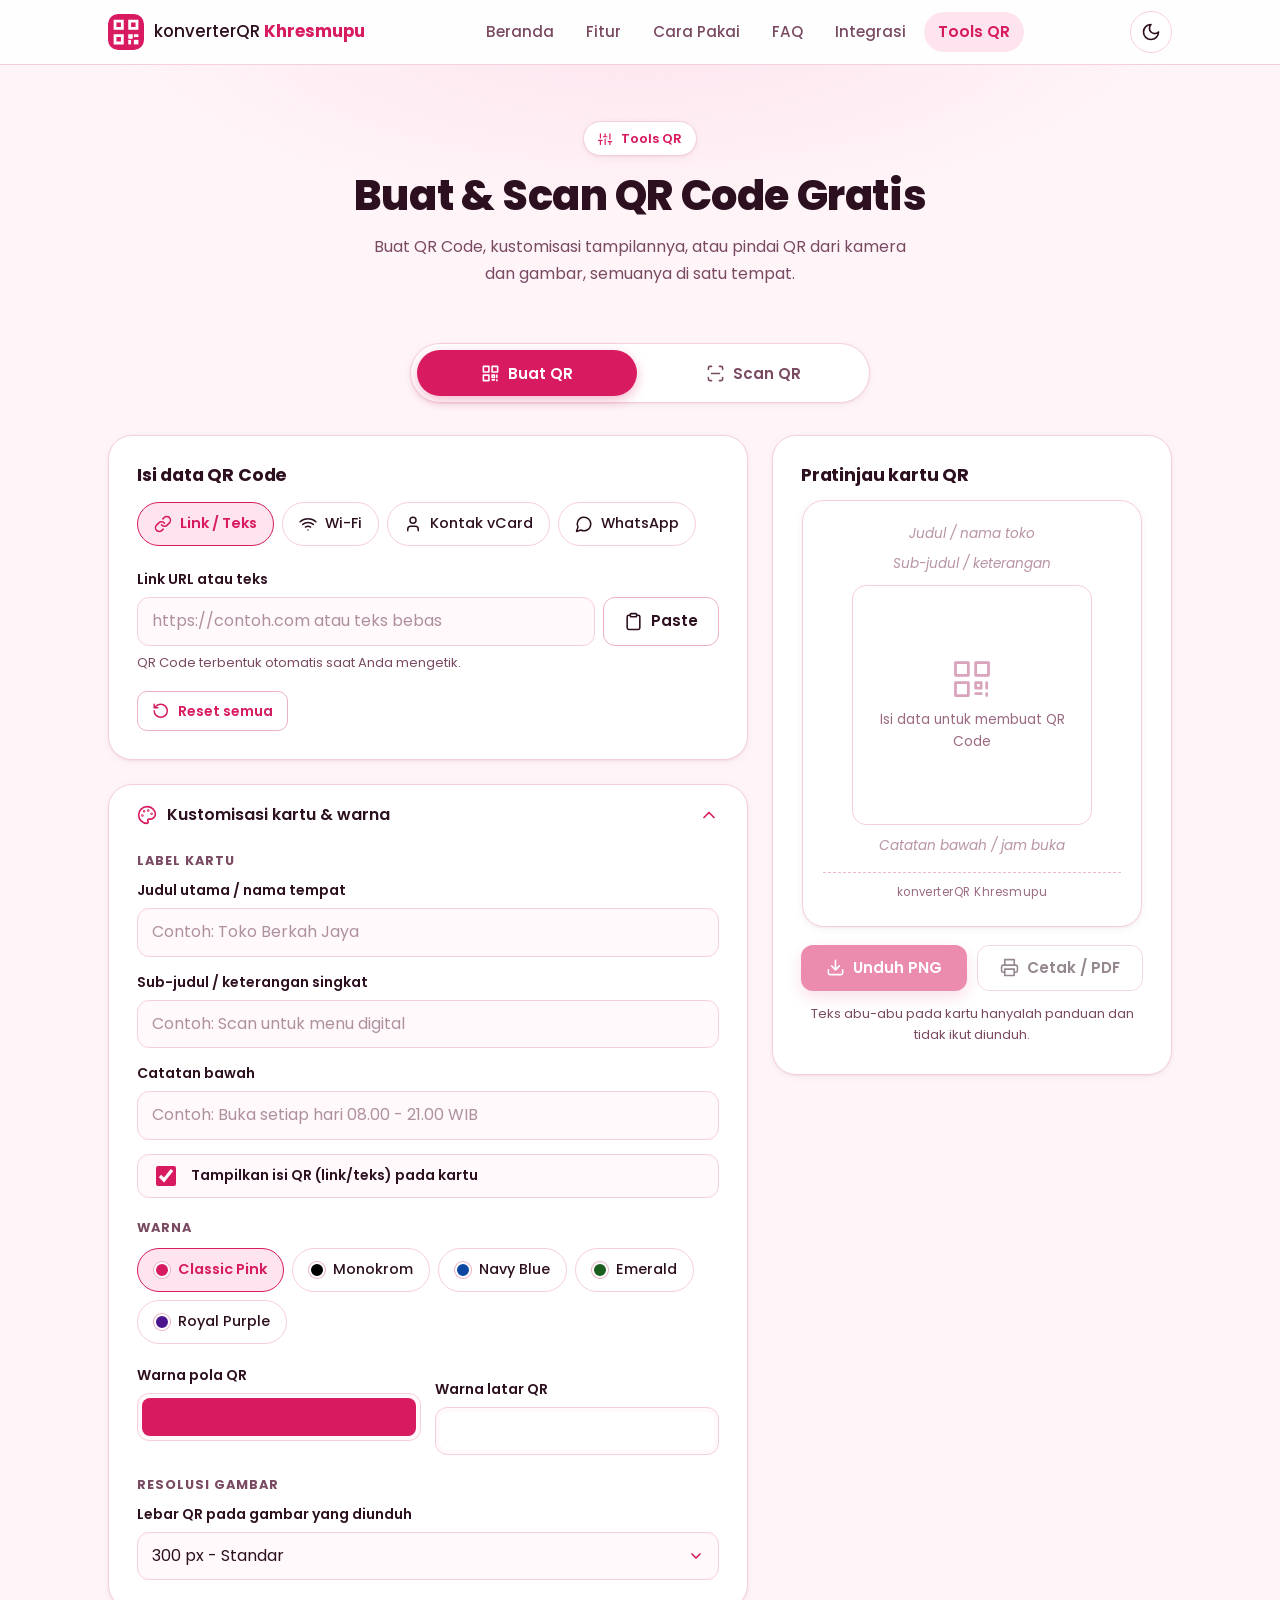
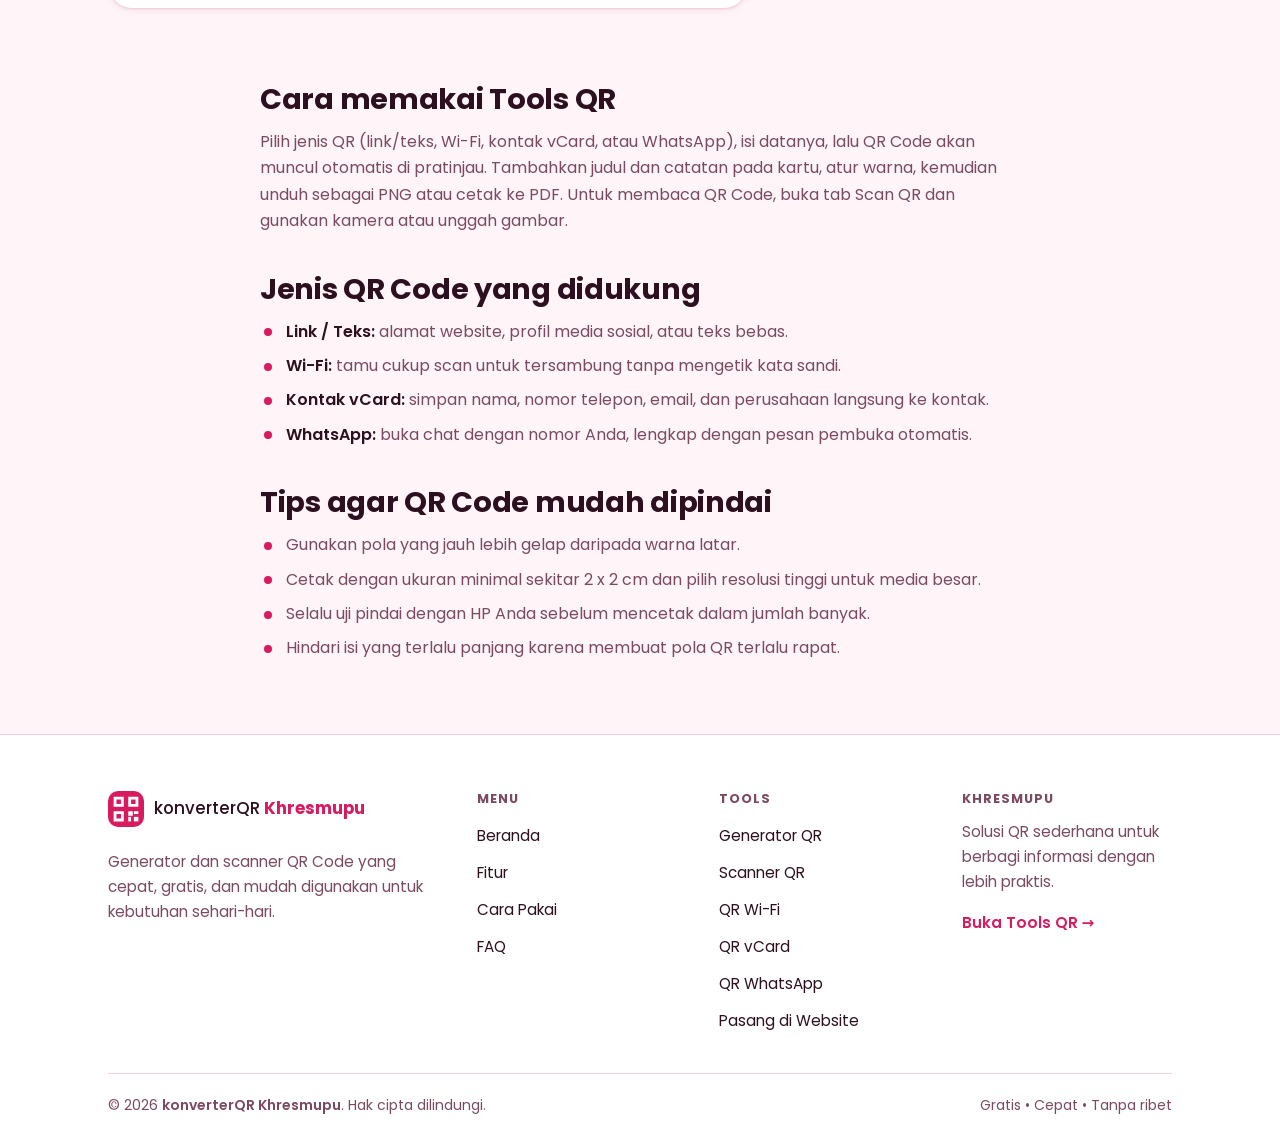
==== commit 82ed9ef6: "Add files via upload" ====
--- a/tools.html
+++ b/tools.html
@@ -1,341 +1,369 @@
 <!DOCTYPE html>
 <html lang="id" data-theme="light">
 <head>
-    <meta charset="UTF-8">
-    <meta name="viewport" content="width=device-width, initial-scale=1.0">
-
-    <title>Tools QR Code Khresmupu - Buat & Scan QR Code Gratis</title>
-    <meta name="description" content="Gunakan Tools QR Code Khresmupu untuk membuat QR Code dari link, teks, Wi-Fi, vCard, dan WhatsApp. Scan QR melalui kamera atau gambar, kustomisasi warna, dan unduh PNG atau cetak PDF.">
-    <meta name="keywords" content="tools QR code, generator QR code, scan QR code, QR WiFi, QR vCard, QR WhatsApp, QR gratis, Khresmupu">
-    <meta name="author" content="Khresmupu">
-    <meta name="robots" content="index, follow, max-snippet:-1, max-image-preview:large, max-video-preview:-1">
-    <link rel="canonical" href="https://konverterqr-khresmupu.netlify.app/tools.html">
-
-    <meta property="og:type" content="website">
-    <meta property="og:url" content="https://konverterqr-khresmupu.netlify.app/tools.html">
-    <meta property="og:title" content="Tools QR Code Khresmupu - Buat & Scan QR Code Gratis">
-    <meta property="og:description" content="Generator dan scanner QR Code gratis dengan dukungan Link, Teks, Wi-Fi, vCard, WhatsApp, kamera, upload gambar, kustomisasi warna, PNG, dan PDF.">
-
-    <link rel="preconnect" href="https://fonts.googleapis.com">
-    <link rel="preconnect" href="https://fonts.gstatic.com" crossorigin>
-    <link href="https://fonts.googleapis.com/css2?family=Poppins:wght@300;400;500;600;700;800&display=swap" rel="stylesheet">
-
-    <link rel="stylesheet" href="https://cdnjs.cloudflare.com/ajax/libs/cropperjs/1.5.13/cropper.min.css">
-    <link rel="stylesheet" href="style.css">
-
-    <script src="https://unpkg.com/html5-qrcode" type="text/javascript"></script>
-    <script src="https://cdnjs.cloudflare.com/ajax/libs/html2canvas/1.4.1/html2canvas.min.js"></script>
-    <script src="https://cdnjs.cloudflare.com/ajax/libs/cropperjs/1.5.13/cropper.min.js"></script>
-
-    <script type="application/ld+json">
-    {
-        "@context": "https://schema.org",
-        "@type": "WebApplication",
-        "name": "Tools QR Code Khresmupu",
-        "url": "https://konverterqr-khresmupu.netlify.app/tools.html",
-        "description": "Tools gratis untuk membuat dan memindai QR Code dari teks, link, Wi-Fi, vCard, WhatsApp, kamera, atau gambar.",
-        "applicationCategory": "UtilitiesApplication",
-        "operatingSystem": "Web Browser, iOS, Android, Windows, macOS",
-        "offers": {
-            "@type": "Offer",
-            "price": "0",
-            "priceCurrency": "IDR"
-        },
-        "author": {
-            "@type": "Person",
-            "name": "Khresmupu"
-        }
-    }
-    </script>
+<meta charset="UTF-8">
+<meta name="viewport" content="width=device-width, initial-scale=1, viewport-fit=cover">
+<title>Tools QR Code Gratis: Buat &amp; Scan QR Code | konverterQR Khresmupu</title>
+<meta name="description" content="Buat QR Code dari link, teks, Wi-Fi, vCard, dan WhatsApp, atur warna, lalu unduh PNG atau cetak PDF. Scan QR lewat kamera atau gambar langsung di browser.">
+<meta name="author" content="Khresmupu">
+<meta name="robots" content="index, follow, max-snippet:-1, max-image-preview:large, max-video-preview:-1">
+<meta name="theme-color" content="#fff5f8" media="(prefers-color-scheme: light)">
+<meta name="theme-color" content="#170710" media="(prefers-color-scheme: dark)">
+<link rel="canonical" href="https://konverterqr-khresmupu.netlify.app/tools.html">
+<link rel="alternate" hreflang="id" href="https://konverterqr-khresmupu.netlify.app/tools.html">
+<link rel="alternate" hreflang="x-default" href="https://konverterqr-khresmupu.netlify.app/tools.html">
+<meta property="og:type" content="website">
+<meta property="og:locale" content="id_ID">
+<meta property="og:site_name" content="konverterQR Khresmupu">
+<meta property="og:url" content="https://konverterqr-khresmupu.netlify.app/tools.html">
+<meta property="og:title" content="Tools QR Code Gratis: Buat &amp; Scan QR Code">
+<meta property="og:description" content="Generator dan scanner QR Code gratis: Link, Teks, Wi-Fi, vCard, WhatsApp, kamera, upload gambar, kustomisasi warna, PNG, dan PDF.">
+<meta property="og:image" content="https://konverterqr-khresmupu.netlify.app/assets/img/og-image.png">
+<meta property="og:image:width" content="1200">
+<meta property="og:image:height" content="630">
+<meta property="og:image:alt" content="konverterQR Khresmupu - Generator dan scanner QR Code gratis">
+<meta name="twitter:card" content="summary_large_image">
+<meta name="twitter:title" content="Tools QR Code Gratis: Buat &amp; Scan QR Code">
+<meta name="twitter:description" content="Generator dan scanner QR Code gratis: Link, Teks, Wi-Fi, vCard, WhatsApp, kamera, upload gambar, kustomisasi warna, PNG, dan PDF.">
+<meta name="twitter:image" content="https://konverterqr-khresmupu.netlify.app/assets/img/og-image.png">
+<link rel="icon" href="favicon.ico" sizes="48x48">
+<link rel="icon" href="assets/img/favicon.svg" type="image/svg+xml">
+<link rel="icon" href="assets/img/favicon-32.png" type="image/png" sizes="32x32">
+<link rel="apple-touch-icon" href="assets/img/apple-touch-icon.png">
+<link rel="manifest" href="site.webmanifest">
+<link rel="preconnect" href="https://fonts.googleapis.com">
+<link rel="preconnect" href="https://fonts.gstatic.com" crossorigin>
+<link rel="stylesheet" href="https://fonts.googleapis.com/css2?family=Poppins:wght@400;500;600;700;800&display=swap">
+<link rel="stylesheet" href="assets/css/tokens.css?v=5">
+<link rel="stylesheet" href="assets/css/base.css?v=5">
+<link rel="stylesheet" href="assets/css/layout.css?v=5">
+<link rel="stylesheet" href="assets/css/components.css?v=5">
+<link rel="stylesheet" href="assets/css/pages.css?v=5">
+<link rel="stylesheet" href="assets/css/print.css?v=5" media="print">
+<script src="assets/js/theme-init.js"></script>
+<script type="application/ld+json">{"@context":"https://schema.org","@type":"WebApplication","name":"Tools QR Code Khresmupu","url":"https://konverterqr-khresmupu.netlify.app/tools.html","inLanguage":"id","description":"Tools gratis untuk membuat dan memindai QR Code dari teks, link, Wi-Fi, vCard, WhatsApp, kamera, atau gambar.","applicationCategory":"UtilitiesApplication","operatingSystem":"Web Browser, iOS, Android, Windows, macOS","offers":{"@type":"Offer","price":"0","priceCurrency":"IDR"},"author":{"@type":"Person","name":"Khresmupu"}}</script>
+<script type="application/ld+json">{"@context":"https://schema.org","@type":"BreadcrumbList","itemListElement":[{"@type":"ListItem","position":1,"name":"Beranda","item":"https://konverterqr-khresmupu.netlify.app/"},{"@type":"ListItem","position":2,"name":"Tools QR","item":"https://konverterqr-khresmupu.netlify.app/tools.html"}]}</script>
 </head>
 <body>
-
-    <div id="toast-container" class="toast-container"></div>
-
-    <header class="top-nav">
-        <div class="nav-container">
-            <a href="index.html" class="brand-logo" aria-label="Khresmupu Home">
-                <span class="logo-text">konverterQR <strong>Khresmupu</strong></span>
-            </a>
-
-            <div class="nav-right">
-                <nav class="nav-links" aria-label="Navigasi">
-                    <a href="index.html" class="nav-item">Beranda</a>
-                    <a href="tools.html" class="nav-item active-nav">Tools QR</a>
-                </nav>
-
-                <button type="button" class="theme-toggle-btn" onclick="toggleTheme()" aria-label="Ubah Mode Gelap atau Terang">
-                    <span id="theme-icon">🌙</span>
-                </button>
-            </div>
+<svg xmlns="http://www.w3.org/2000/svg" aria-hidden="true" focusable="false" style="position:absolute;width:0;height:0;overflow:hidden"><symbol id="i-qr" viewBox="0 0 24 24"><path d="M3 3h7v7H3zM14 3h7v7h-7zM3 14h7v7H3z"/><path d="M14 14h3v3h-3zM20 14v3M14 20h3M20 20v1"/></symbol><symbol id="i-zap" viewBox="0 0 24 24"><path d="M13 2 3 14h9l-1 8 10-12h-9l1-8z"/></symbol><symbol id="i-wifi" viewBox="0 0 24 24"><path d="M5 12.55a11 11 0 0 1 14.08 0M1.42 9a16 16 0 0 1 21.16 0M8.53 16.11a6 6 0 0 1 6.95 0M12 20h.01"/></symbol><symbol id="i-user" viewBox="0 0 24 24"><path d="M19 21v-2a4 4 0 0 0-4-4H9a4 4 0 0 0-4 4v2"/><circle cx="12" cy="7" r="4"/></symbol><symbol id="i-chat" viewBox="0 0 24 24"><path d="M7.9 20A9 9 0 1 0 4 16.1L2 22z"/></symbol><symbol id="i-palette" viewBox="0 0 24 24"><circle cx="13.5" cy="6.5" r=".5"/><circle cx="17.5" cy="10.5" r=".5"/><circle cx="8.5" cy="7.5" r=".5"/><circle cx="6.5" cy="12.5" r=".5"/><path d="M12 2C6.5 2 2 6.5 2 12s4.5 10 10 10c.93 0 1.5-.75 1.5-1.5 0-.4-.15-.74-.39-1.01-.23-.26-.38-.6-.38-.99 0-.83.67-1.5 1.5-1.5H16c3.31 0 6-2.69 6-6 0-4.96-4.48-9-10-9z"/></symbol><symbol id="i-scan" viewBox="0 0 24 24"><path d="M3 7V5a2 2 0 0 1 2-2h2M17 3h2a2 2 0 0 1 2 2v2M21 17v2a2 2 0 0 1-2 2h-2M7 21H5a2 2 0 0 1-2-2v-2M7 12h10"/></symbol><symbol id="i-printer" viewBox="0 0 24 24"><path d="M6 9V2h12v7M6 18H4a2 2 0 0 1-2-2v-5a2 2 0 0 1 2-2h16a2 2 0 0 1 2 2v5a2 2 0 0 1-2 2h-2"/><rect x="6" y="14" width="12" height="8"/></symbol><symbol id="i-shield" viewBox="0 0 24 24"><path d="M20 13c0 5-3.5 7.5-7.66 8.95a1 1 0 0 1-.67-.01C7.5 20.5 4 18 4 13V6a1 1 0 0 1 1-1c2 0 4.5-1.2 6.24-2.72a1.17 1.17 0 0 1 1.52 0C14.51 3.81 17 5 19 5a1 1 0 0 1 1 1z"/><path d="m9 12 2 2 4-4"/></symbol><symbol id="i-link" viewBox="0 0 24 24"><path d="M10 13a5 5 0 0 0 7.54.54l3-3a5 5 0 0 0-7.07-7.07l-1.72 1.71M14 11a5 5 0 0 0-7.54-.54l-3 3a5 5 0 0 0 7.07 7.07l1.71-1.71"/></symbol><symbol id="i-clipboard" viewBox="0 0 24 24"><rect x="8" y="2" width="8" height="4" rx="1"/><path d="M16 4h2a2 2 0 0 1 2 2v14a2 2 0 0 1-2 2H6a2 2 0 0 1-2-2V6a2 2 0 0 1 2-2h2"/></symbol><symbol id="i-refresh" viewBox="0 0 24 24"><path d="M3 12a9 9 0 1 0 9-9 9.75 9.75 0 0 0-6.74 2.74L3 8M3 3v5h5"/></symbol><symbol id="i-download" viewBox="0 0 24 24"><path d="M21 15v4a2 2 0 0 1-2 2H5a2 2 0 0 1-2-2v-4M7 10l5 5 5-5M12 15V3"/></symbol><symbol id="i-camera" viewBox="0 0 24 24"><path d="M14.5 4h-5L7 7H4a2 2 0 0 0-2 2v9a2 2 0 0 0 2 2h16a2 2 0 0 0 2-2V9a2 2 0 0 0-2-2h-3z"/><circle cx="12" cy="13" r="3"/></symbol><symbol id="i-crop" viewBox="0 0 24 24"><path d="M6 2v14a2 2 0 0 0 2 2h14M18 22V8a2 2 0 0 0-2-2H2"/></symbol><symbol id="i-copy" viewBox="0 0 24 24"><rect x="9" y="9" width="13" height="13" rx="2"/><path d="M5 15H4a2 2 0 0 1-2-2V4a2 2 0 0 1 2-2h9a2 2 0 0 1 2 2v1"/></symbol><symbol id="i-external" viewBox="0 0 24 24"><path d="M18 13v6a2 2 0 0 1-2 2H5a2 2 0 0 1-2-2V8a2 2 0 0 1 2-2h6M15 3h6v6M10 14 21 3"/></symbol><symbol id="i-sun" viewBox="0 0 24 24"><circle cx="12" cy="12" r="4"/><path d="M12 2v2M12 20v2m-7.07-2.93 1.41-1.41m11.32-11.32 1.41-1.41M2 12h2m16 0h2M6.34 6.34 4.93 4.93m14.14 14.14-1.41-1.41"/></symbol><symbol id="i-moon" viewBox="0 0 24 24"><path d="M12 3a6 6 0 0 0 9 9 9 9 0 1 1-9-9Z"/></symbol><symbol id="i-menu" viewBox="0 0 24 24"><path d="M4 6h16M4 12h16M4 18h16"/></symbol><symbol id="i-x" viewBox="0 0 24 24"><path d="M18 6 6 18M6 6l12 12"/></symbol><symbol id="i-chevron" viewBox="0 0 24 24"><path d="m6 9 6 6 6-6"/></symbol><symbol id="i-check" viewBox="0 0 24 24"><path d="M22 11.08V12a10 10 0 1 1-5.93-9.14"/><path d="m9 11 3 3L22 4"/></symbol><symbol id="i-upload" viewBox="0 0 24 24"><path d="M21 15v4a2 2 0 0 1-2 2H5a2 2 0 0 1-2-2v-4M17 8l-5-5-5 5M12 3v12"/></symbol><symbol id="i-arrow" viewBox="0 0 24 24"><path d="M5 12h14M12 5l7 7-7 7"/></symbol><symbol id="i-alert" viewBox="0 0 24 24"><circle cx="12" cy="12" r="10"/><path d="M12 8v4M12 16h.01"/></symbol><symbol id="i-sliders" viewBox="0 0 24 24"><path d="M4 21v-7M4 10V3M12 21v-9M12 8V3M20 21v-5M20 12V3M1 14h6M9 8h6M17 16h6"/></symbol><symbol id="i-home" viewBox="0 0 24 24"><path d="m3 9 9-7 9 7v11a2 2 0 0 1-2 2H5a2 2 0 0 1-2-2z"/><path d="M9 22V12h6v10"/></symbol></svg>
+<a class="skip-link" href="#main">Lewati ke konten utama</a>
+<header class="site-header">
+  <div class="container header-inner">
+    <a class="brand" href="./" aria-label="konverterQR Khresmupu - Beranda">
+      <img src="assets/img/favicon.svg" width="36" height="36" alt="">
+      <span class="brand-text">konverterQR <strong>Khresmupu</strong></span>
+    </a>
+    <nav id="site-nav" class="site-nav" aria-label="Navigasi utama">
+      <ul><li><a href="./">Beranda</a></li><li><a href="./#fitur">Fitur</a></li><li><a href="./#cara-pakai">Cara Pakai</a></li><li><a href="./#faq">FAQ</a></li><li><a href="integrasi.html">Integrasi</a></li><li><a href="tools.html" aria-current="page">Tools QR</a></li></ul>
+    </nav>
+    <div class="header-actions">
+      <button type="button" class="icon-btn" data-theme-toggle aria-label="Ganti ke mode gelap" aria-pressed="false">
+        <svg class="icon icon-moon" aria-hidden="true" focusable="false"><use href="#i-moon"/></svg><svg class="icon icon-sun" aria-hidden="true" focusable="false"><use href="#i-sun"/></svg>
+      </button>
+      <button type="button" class="icon-btn nav-toggle" aria-expanded="false" aria-controls="site-nav" aria-label="Buka menu">
+        <svg class="icon icon-open" aria-hidden="true" focusable="false"><use href="#i-menu"/></svg><svg class="icon icon-close" aria-hidden="true" focusable="false"><use href="#i-x"/></svg>
+      </button>
+    </div>
+  </div>
+</header>
+<main id="main">
+  <section class="tool-hero" aria-labelledby="tool-title">
+    <div class="container">
+      <span class="badge"><svg class="icon" aria-hidden="true" focusable="false"><use href="#i-sliders"/></svg> Tools QR</span>
+      <h1 id="tool-title">Buat &amp; Scan QR Code Gratis</h1>
+      <p>Buat QR Code, kustomisasi tampilannya, atau pindai QR dari kamera dan gambar, semuanya di satu tempat.</p>
+    </div>
+  </section>
+
+  <section class="container tool-shell" aria-label="Alat QR Code">
+    <div class="tabs" role="tablist" aria-label="Mode alat QR">
+      <button type="button" class="tab" role="tab" id="tab-generate" aria-selected="true" aria-controls="panel-generate"><svg class="icon" aria-hidden="true" focusable="false"><use href="#i-qr"/></svg> Buat QR</button>
+      <button type="button" class="tab" role="tab" id="tab-scan" aria-selected="false" aria-controls="panel-scan" tabindex="-1"><svg class="icon" aria-hidden="true" focusable="false"><use href="#i-scan"/></svg> Scan QR</button>
+    </div>
+
+    <!-- ===== PANEL: BUAT QR ===== -->
+    <div id="panel-generate" role="tabpanel" aria-labelledby="tab-generate" tabindex="-1">
+      <form id="qr-form" class="workspace" novalidate autocomplete="off">
+
+        <div class="ws-form card">
+          <h2>Isi data QR Code</h2>
+          <div class="chips type-chips" role="group" aria-label="Jenis QR Code" id="qr-type-chips">
+            <button type="button" class="chip" data-qr-type="text" aria-pressed="true"><svg class="icon" aria-hidden="true" focusable="false"><use href="#i-link"/></svg>Link / Teks</button>
+<button type="button" class="chip" data-qr-type="wifi" aria-pressed="false"><svg class="icon" aria-hidden="true" focusable="false"><use href="#i-wifi"/></svg>Wi-Fi</button>
+<button type="button" class="chip" data-qr-type="vcard" aria-pressed="false"><svg class="icon" aria-hidden="true" focusable="false"><use href="#i-user"/></svg>Kontak vCard</button>
+<button type="button" class="chip" data-qr-type="whatsapp" aria-pressed="false"><svg class="icon" aria-hidden="true" focusable="false"><use href="#i-chat"/></svg>WhatsApp</button>
+          </div>
+
+          <div id="form-text" class="type-form is-active">
+            <div class="field">
+              <label for="input-text">Link URL atau teks</label>
+              <div class="input-group">
+                <input id="input-text" type="text" inputmode="url" autocapitalize="off" spellcheck="false" enterkeyhint="done" placeholder="https://contoh.com atau teks bebas">
+                <button type="button" class="btn btn-secondary" id="btn-paste"><svg class="icon" aria-hidden="true" focusable="false"><use href="#i-clipboard"/></svg><span>Paste</span></button>
+              </div>
+              <p class="hint">QR Code terbentuk otomatis saat Anda mengetik.</p>
+            </div>
+          </div>
+
+          <div id="form-wifi" class="type-form">
+            <div class="field-row cols-2">
+              <div class="field">
+                <label for="wifi-ssid">Nama Wi-Fi (SSID)</label>
+                <input id="wifi-ssid" type="text" autocapitalize="off" spellcheck="false" placeholder="Contoh: Cafe_Khresmupu">
+              </div>
+              <div class="field">
+                <label for="wifi-password">Kata sandi Wi-Fi</label>
+                <input id="wifi-password" type="text" autocapitalize="off" spellcheck="false" placeholder="Masukkan kata sandi">
+              </div>
+            </div>
+            <div class="field">
+              <label for="wifi-type">Tipe keamanan</label>
+              <select id="wifi-type">
+                <option value="WPA" selected>WPA / WPA2 / WPA3 (standar)</option>
+                <option value="WEP">WEP (lama)</option>
+                <option value="nopass">Tanpa kata sandi (jaringan terbuka)</option>
+              </select>
+            </div>
+          </div>
+
+          <div id="form-vcard" class="type-form">
+            <div class="field-row cols-2">
+              <div class="field">
+                <label for="vcard-name">Nama lengkap</label>
+                <input id="vcard-name" type="text" autocomplete="off" placeholder="Contoh: Ahmad Khresmupu">
+              </div>
+              <div class="field">
+                <label for="vcard-phone">Nomor telepon</label>
+                <input id="vcard-phone" type="tel" inputmode="tel" placeholder="+628123456789">
+              </div>
+            </div>
+            <div class="field-row cols-2">
+              <div class="field">
+                <label for="vcard-email">Email <span class="optional">(opsional)</span></label>
+                <input id="vcard-email" type="email" inputmode="email" autocapitalize="off" spellcheck="false" placeholder="nama@domain.com">
+              </div>
+              <div class="field">
+                <label for="vcard-company">Perusahaan <span class="optional">(opsional)</span></label>
+                <input id="vcard-company" type="text" placeholder="PT Khresmupu Indonesia">
+              </div>
+            </div>
+          </div>
+
+          <div id="form-whatsapp" class="type-form">
+            <div class="field-row cols-2">
+              <div class="field">
+                <label for="wa-number">Nomor WhatsApp</label>
+                <input id="wa-number" type="tel" inputmode="tel" placeholder="08123456789 atau 628123456789">
+                <p class="hint">Awalan 0 otomatis diubah menjadi kode negara 62.</p>
+              </div>
+              <div class="field">
+                <label for="wa-message">Pesan otomatis <span class="optional">(opsional)</span></label>
+                <input id="wa-message" type="text" placeholder="Halo, saya tertarik dengan produk Anda">
+              </div>
+            </div>
+          </div>
+
+          <p id="qr-error" class="field-error" role="alert" hidden style="margin-top:12px"></p>
+
+          <div style="margin-top:18px">
+            <button type="button" class="btn btn-ghost btn-sm" id="btn-reset"><svg class="icon" aria-hidden="true" focusable="false"><use href="#i-refresh"/></svg> Reset semua</button>
+          </div>
         </div>
-    </header>
-
-    <section class="tool-hero">
-        <div class="tool-hero-inner">
-            <span class="brand-badge pulse-badge">🛠️ QR TOOLKIT</span>
-            <h1>Tools QR Code Khresmupu</h1>
-            <p>Buat QR Code, kustomisasi tampilannya, atau pindai QR Code dari kamera dan gambar dalam satu tempat.</p>
+
+        <aside class="ws-preview card" aria-labelledby="preview-title">
+          <h2 id="preview-title">Pratinjau kartu QR</h2>
+          <div id="qr-card" class="qr-card">
+            <p class="qr-card-title is-placeholder" id="card-title" data-ph="Judul / nama toko">Judul / nama toko</p>
+            <p class="qr-card-sub is-placeholder" id="card-sub" data-ph="Sub-judul / keterangan">Sub-judul / keterangan</p>
+            <div class="qr-frame">
+              <img id="qr-img" width="240" height="240" alt="Hasil QR Code" crossorigin="anonymous" decoding="async">
+              <div class="qr-empty" id="qr-empty"><svg class="icon" aria-hidden="true" focusable="false"><use href="#i-qr"/></svg><span>Isi data untuk membuat QR Code</span></div>
+            </div>
+            <p class="qr-card-data" id="card-data" hidden></p>
+            <p class="qr-card-foot is-placeholder" id="card-foot" data-ph="Catatan bawah / jam buka">Catatan bawah / jam buka</p>
+            <p class="qr-card-brand">konverterQR Khresmupu</p>
+          </div>
+          <div class="export-row">
+            <button type="button" class="btn btn-primary" id="btn-png" disabled><svg class="icon" aria-hidden="true" focusable="false"><use href="#i-download"/></svg> Unduh PNG</button>
+            <button type="button" class="btn btn-secondary" id="btn-print" disabled><svg class="icon" aria-hidden="true" focusable="false"><use href="#i-printer"/></svg> Cetak / PDF</button>
+          </div>
+          <p class="preview-note">Teks abu-abu pada kartu hanyalah panduan dan tidak ikut diunduh.</p>
+        </aside>
+
+        <details class="ws-custom panel-details">
+          <summary>
+            <span class="summary-icon"><svg class="icon" aria-hidden="true" focusable="false"><use href="#i-palette"/></svg></span>
+            <span>Kustomisasi kartu &amp; warna</span>
+            <svg class="icon chev" aria-hidden="true" focusable="false"><use href="#i-chevron"/></svg>
+          </summary>
+          <div class="panel-body">
+            <h3>Label kartu</h3>
+            <div class="field">
+              <label for="edit-title">Judul utama / nama tempat</label>
+              <input id="edit-title" type="text" placeholder="Contoh: Toko Berkah Jaya">
+            </div>
+            <div class="field">
+              <label for="edit-subtitle">Sub-judul / keterangan singkat</label>
+              <input id="edit-subtitle" type="text" placeholder="Contoh: Scan untuk menu digital">
+            </div>
+            <div class="field">
+              <label for="edit-footer">Catatan bawah</label>
+              <input id="edit-footer" type="text" placeholder="Contoh: Buka setiap hari 08.00 - 21.00 WIB">
+            </div>
+            <div class="field">
+              <label class="check" for="toggle-data"><input id="toggle-data" type="checkbox" checked><span>Tampilkan isi QR (link/teks) pada kartu</span></label>
+            </div>
+
+            <h3>Warna</h3>
+            <div class="chips wrap" role="group" aria-label="Preset warna">
+              <button type="button" class="chip" data-preset data-dark="#d81b60" data-light="#ffffff" aria-pressed="false"><span class="swatch" style="background:#d81b60"></span>Classic Pink</button>
+<button type="button" class="chip" data-preset data-dark="#000000" data-light="#ffffff" aria-pressed="false"><span class="swatch" style="background:#000000"></span>Monokrom</button>
+<button type="button" class="chip" data-preset data-dark="#0d47a1" data-light="#e3f2fd" aria-pressed="false"><span class="swatch" style="background:#0d47a1"></span>Navy Blue</button>
+<button type="button" class="chip" data-preset data-dark="#1b5e20" data-light="#e8f5e9" aria-pressed="false"><span class="swatch" style="background:#1b5e20"></span>Emerald</button>
+<button type="button" class="chip" data-preset data-dark="#4a148c" data-light="#f3e5f5" aria-pressed="false"><span class="swatch" style="background:#4a148c"></span>Royal Purple</button>
+            </div>
+            <div class="field-row cols-2" style="margin-top:12px">
+              <div class="field">
+                <label for="qr-color-dark">Warna pola QR</label>
+                <input id="qr-color-dark" type="color" value="#d81b60">
+              </div>
+              <div class="field">
+                <label for="qr-color-light">Warna latar QR</label>
+                <input id="qr-color-light" type="color" value="#ffffff">
+              </div>
+            </div>
+            <div id="contrast-warning" class="notice" role="status" hidden style="margin-top:12px">
+              <svg class="icon" aria-hidden="true" focusable="false"><use href="#i-alert"/></svg><span>Kontras warna rendah. Pola QR harus jauh lebih gelap dari latar agar mudah dipindai.</span>
+            </div>
+
+            <h3>Resolusi gambar</h3>
+            <div class="field">
+              <label for="qr-size">Lebar QR pada gambar yang diunduh</label>
+              <select id="qr-size">
+                <option value="200x200">200 px - Ringan</option>
+                <option value="300x300" selected>300 px - Standar</option>
+                <option value="400x400">400 px - Tajam</option>
+                <option value="500x500">500 px - Resolusi tinggi</option>
+                <option value="800x800">800 px - Cetak besar / HD</option>
+              </select>
+            </div>
+          </div>
+        </details>
+      </form>
+    </div>
+
+    <!-- ===== PANEL: SCAN QR ===== -->
+    <div id="panel-scan" role="tabpanel" aria-labelledby="tab-scan" tabindex="-1" hidden>
+      <div class="scan-grid">
+        <section class="card scan-option" aria-labelledby="scan-upload-title">
+          <h2 id="scan-upload-title">Dari gambar</h2>
+          <p>Unggah foto atau tangkapan layar QR Code. Jika belum terbaca otomatis, Anda bisa memotong area QR.</p>
+          <input id="qr-file-input" class="visually-hidden" type="file" accept="image/*">
+          <label class="dropzone" id="dropzone" for="qr-file-input">
+            <svg class="icon" aria-hidden="true" focusable="false"><use href="#i-upload"/></svg>
+            <strong>Pilih gambar QR Code</strong>
+            <span>atau tarik &amp; lepas gambar ke sini</span>
+          </label>
+        </section>
+
+        <section class="card scan-option" aria-labelledby="scan-cam-title">
+          <h2 id="scan-cam-title">Dari kamera</h2>
+          <p>Arahkan kamera ke QR Code. Hasil akan muncul otomatis.</p>
+          <button type="button" class="btn btn-secondary btn-block" id="btn-camera"><svg class="icon" aria-hidden="true" focusable="false"><use href="#i-camera"/></svg><span data-label>Buka kamera</span></button>
+          <div id="reader" hidden></div>
+        </section>
+      </div>
+
+      <div id="reader-file" hidden></div>
+
+      <div class="card crop-box" id="crop-box" hidden>
+        <h2 style="font-size:1.05rem;margin-bottom:12px">Pilih area QR Code</h2>
+        <div class="crop-stage"><img id="image-to-crop" alt="Gambar yang akan dipotong"></div>
+        <div class="crop-actions">
+          <button type="button" class="btn btn-primary" id="btn-crop-scan"><svg class="icon" aria-hidden="true" focusable="false"><use href="#i-crop"/></svg> Crop &amp; Scan</button>
+          <button type="button" class="btn btn-secondary" id="btn-crop-cancel">Batal</button>
         </div>
-    </section>
-
-    <main class="container" id="tab-section">
-<div class="header-section">
-<!-- Tab Container Utama -->
-<div class="tab-container" role="tablist">
-<button aria-selected="true" class="tab-btn active" id="btn-tab-generate" onclick="switchTab('generate')" role="tab">✨ Buat QR Code</button>
-<button aria-selected="false" class="tab-btn" id="btn-tab-scan" onclick="switchTab('scan')" role="tab">🔍 Scan / Pindai QR</button>
-</div>
-</div>
-<!-- TAB 1: GENERATE QR -->
-<section class="tab-content active" id="tab-generate" role="tabpanel">
-<!-- Type Selector Sub-tabs -->
-<div class="qr-type-selector">
-<button class="type-btn active" onclick="switchQrType('text')">🔗 Link / Teks</button>
-<button class="type-btn" onclick="switchQrType('wifi')">📶 Wi-Fi Network</button>
-<button class="type-btn" onclick="switchQrType('vcard')">📇 Kontak vCard</button>
-<button class="type-btn" onclick="switchQrType('whatsapp')">💬 WhatsApp Chat</button>
-</div>
-<!-- Form Dynamic Inputs -->
-<div class="form-group" id="qr-input-forms">
-<!-- Text / Link Input -->
-<div class="type-form-block active" id="form-type-text">
-<label for="input-text">Masukkan Link URL atau Teks Utama:</label>
-<div class="input-wrapper">
-<input autocomplete="off" id="input-text" oninput="generateQR()" placeholder="Contoh: https://khresmupu.com atau teks bebas..." type="text"/>
-<div class="input-actions">
-<button class="btn-action" onclick="pasteText()" type="button">📋 Paste</button>
-<button class="btn-action btn-reset" onclick="resetForm()" type="button">🔄 Reset Form</button>
-</div>
-</div>
-</div>
-<!-- WiFi Form -->
-<div class="type-form-block" id="form-type-wifi">
-<div class="grid-form-2">
-<div>
-<label for="wifi-ssid">Nama Network Wi-Fi (SSID):</label>
-<input id="wifi-ssid" oninput="buildSpecialQR('wifi')" placeholder="Contoh: Cafe_Khresmupu_Guest" type="text"/>
-</div>
-<div>
-<label for="wifi-password">Kata Sandi Wi-Fi:</label>
-<input id="wifi-password" oninput="buildSpecialQR('wifi')" placeholder="Masukkan password..." type="text"/>
-</div>
-</div>
-<div class="grid-form-2" style="margin-top: 10px;">
-<div>
-<label for="wifi-type">Tipe Enkripsi Keamanan:</label>
-<select id="wifi-type" onchange="buildSpecialQR('wifi')">
-<option value="WPA">WPA / WPA2 / WPA3 (Standar)</option>
-<option value="WEP">WEP (Lama)</option>
-<option value="nopass">Tanpa Kata Sandi (Jaringan Terbuka)</option>
-</select>
-</div>
-<div class="form-action-align">
-<button class="btn-action btn-reset w-100" onclick="resetForm()" type="button">🔄 Reset Form Wi-Fi</button>
-</div>
-</div>
-</div>
-<!-- vCard Form -->
-<div class="type-form-block" id="form-type-vcard">
-<div class="grid-form-2">
-<div>
-<label for="vcard-name">Nama Lengkap Pemilik:</label>
-<input id="vcard-name" oninput="buildSpecialQR('vcard')" placeholder="Contoh: Ahmad Khresmupu" type="text"/>
-</div>
-<div>
-<label for="vcard-phone">Nomor Telepon / HP:</label>
-<input id="vcard-phone" oninput="buildSpecialQR('vcard')" placeholder="Contoh: +628123456789" type="text"/>
-</div>
-</div>
-<div class="grid-form-2" style="margin-top: 10px;">
-<div>
-<label for="vcard-email">Alamat Email:</label>
-<input id="vcard-email" oninput="buildSpecialQR('vcard')" placeholder="nama@domain.com" type="text"/>
-</div>
-<div>
-<label for="vcard-company">Perusahaan / Organisasi:</label>
-<input id="vcard-company" oninput="buildSpecialQR('vcard')" placeholder="PT Khresmupu Indonesia" type="text"/>
-</div>
-</div>
-<div style="margin-top:10px; text-align:right;">
-<button class="btn-action btn-reset" onclick="resetForm()" type="button">🔄 Reset Form vCard</button>
-</div>
-</div>
-<!-- WhatsApp Form -->
-<div class="type-form-block" id="form-type-whatsapp">
-<div class="grid-form-2">
-<div>
-<label for="wa-number">Nomor WhatsApp (dengan Kode Negara):</label>
-<input id="wa-number" oninput="buildSpecialQR('whatsapp')" placeholder="Contoh: 628123456789" type="text"/>
-</div>
-<div>
-<label for="wa-message">Pesan Otomatis (Opsional):</label>
-<input id="wa-message" oninput="buildSpecialQR('whatsapp')" placeholder="Halo, saya berminat dengan produk Anda..." type="text"/>
-</div>
-</div>
-<div style="margin-top:10px; text-align:right;">
-<button class="btn-action btn-reset" onclick="resetForm()" type="button">🔄 Reset Form WhatsApp</button>
-</div>
-</div>
-</div>
-<!-- Advanced Panel Toggle -->
-<div class="advanced-toggle-wrapper">
-<button class="btn-toggle-advanced" onclick="toggleAdvancedOptions()" type="button">🎨 Pengaturan Warna &amp; Tingkat Lanjut <span id="adv-arrow">▼</span></button>
-</div>
-<!-- Advanced Controls Panel -->
-<div class="advanced-options-panel" id="advanced-options">
-<div class="palette-preset-title">🎨 Preset Palet Warna Favorit:</div>
-<div class="palette-presets">
-<button class="preset-chip chip-pink" onclick="applyColorPreset('#d81b60', '#ffffff')" type="button">🌸 Classic Pink</button>
-<button class="preset-chip chip-dark" onclick="applyColorPreset('#000000', '#ffffff')" type="button">🖤 Monokrom Hitam</button>
-<button class="preset-chip chip-navy" onclick="applyColorPreset('#0d47a1', '#e3f2fd')" type="button">💙 Navy Blue</button>
-<button class="preset-chip chip-emerald" onclick="applyColorPreset('#1b5e20', '#e8f5e9')" type="button">💚 Emerald Green</button>
-<button class="preset-chip chip-purple" onclick="applyColorPreset('#4a148c', '#f3e5f5')" type="button">💜 Royal Purple</button>
-</div>
-<div class="grid-form-3" style="margin-top: 15px;">
-<div>
-<label for="qr-color-dark">Warna Pattern QR Code:</label>
-<input id="qr-color-dark" onchange="generateQR()" type="color" value="#d81b60"/>
-</div>
-<div>
-<label for="qr-color-light">Warna Background QR:</label>
-<input id="qr-color-light" onchange="generateQR()" type="color" value="#ffffff"/>
-</div>
-<div>
-<label for="qr-size-select">Ukuran Resolusi Kertas/Gambar:</label>
-<select id="qr-size-select" onchange="generateQR()">
-<option value="200x200">200 x 200 px (Ringan)</option>
-<option selected="" value="300x300">300 x 300 px (Standar Web)</option>
-<option value="400x400">400 x 400 px (Bagus)</option>
-<option value="500x500">500 x 500 px (Resolusi Tinggi)</option>
-<option value="800x800">800 x 800 px (Cetak Spanduk / HD)</option>
-</select>
-</div>
-</div>
-</div>
-<!-- RESULT DISPLAY AREA -->
-<div class="generator-result-wrapper" id="generator-result-wrapper">
-<!-- Preview Kartu QR -->
-<div class="qr-card-column">
-<div id="qr-card-render">
-<div class="qr-area" id="qr-area">
-<h2 class="card-custom-title is-placeholder" id="render-title">[ Posisi Judul / Nama Tempat / Toko ]</h2>
-<p class="card-custom-subtitle is-placeholder" id="render-subtitle">[ Posisi Sub-Judul / Keterangan Promosi ]</p>
-<div class="qr-image-wrapper">
-<img alt="QR Code Output" crossorigin="anonymous" id="qr-img" src=""/>
-</div>
-<div class="qr-url-preview" id="qr-preview"></div>
-<p class="card-custom-footer is-placeholder" id="render-footer">[ Posisi Deskripsi / Jam Operasional / Catatan Bawah ]</p>
-<div class="card-website-brand" id="render-website-brand">konverterQR Khresmupu</div>
-</div>
-</div>
-</div>
-<!-- Form Edit Label Kartu -->
-<div class="form-edit-column">
-<div class="edit-card-form" id="edit-card-form">
-<div>
-<h3>✏️ Kustomisasi Label Kartu QR</h3>
-<div class="form-item">
-<label for="edit-title">📍 Judul Utama / Nama Tempat / Toko:</label>
-<input id="edit-title" oninput="updateCardPreview()" placeholder="Contoh: Toko Berkah Jaya / Cabang Bandung" type="text"/>
-</div>
-<div class="form-item">
-<label for="edit-subtitle">🏷️ Sub-Judul / Keterangan Singkat:</label>
-<input id="edit-subtitle" oninput="updateCardPreview()" placeholder="Contoh: Scan untuk Pembayaran QRIS / Menu Digital" type="text"/>
-</div>
-<div class="form-item">
-<label for="edit-footer">📝 Deskripsi / Catatan Bawah:</label>
-<input id="edit-footer" oninput="updateCardPreview()" placeholder="Contoh: Buka Setiap Hari 08:00 - 21:00 WIB" type="text"/>
-</div>
-<div class="checkbox-group">
-<input checked="" id="toggle-url-preview" onchange="updateCardPreview()" type="checkbox"/>
-<label for="toggle-url-preview">Tampilkan Teks Link / Isi QR pada Kartu</label>
-</div>
-</div>
-<div class="button-group" id="export-buttons">
-<button class="btn btn-png" onclick="downloadPNGCard()" type="button">🖼️ Unduh Gambar PNG</button>
-<button class="btn btn-pdf" onclick="window.print()" type="button">📄 Unduh / Cetak PDF</button>
-</div>
-</div>
-</div>
-</div>
-</section>
-<!-- TAB 2: SCAN QR CODE -->
-<section class="tab-content" id="tab-scan" role="tabpanel">
-<div class="scan-wrapper">
-<div class="file-input-wrapper" id="upload-wrapper">
-<label class="file-label" for="qr-file-input">📁 Upload Gambar QR Code dari Perangkat Anda</label>
-<input accept="image/*" id="qr-file-input" onchange="initCropImage(event)" type="file"/>
-</div>
-<div class="crop-container" id="crop-container">
-<div class="crop-img-wrapper">
-<img alt="Gambar untuk Crop" id="image-to-crop" src=""/>
-</div>
-<button class="btn btn-png" onclick="processCroppedImage()" type="button">✂️ Crop &amp; Scan Area Terpilih</button>
-</div>
-<button class="btn btn-secondary" id="btn-camera" onclick="toggleCamera()" type="button">📷 Buka Kamera Live Pemindai</button>
-<div id="reader" style="margin-top: 15px; display: none;"></div>
-<div class="scan-result-box" id="scan-result">
-<h4>🎉 Hasil Pemindaian QR Code:</h4>
-<p id="scan-result-text"></p>
-<div class="scan-actions">
-<button class="btn-action" onclick="copyScanResult()" type="button">📋 Salin Teks</button>
-<a class="btn-action" href="#" id="btn-open-url" rel="noopener noreferrer" style="display: none; background-color: #2e7d32;" target="_blank">🌐 Buka Tautan Tautan</a>
-<button class="btn-action btn-reset" onclick="resetScanUI()" type="button">🔄 Pindai QR Lain</button>
-</div>
-</div>
-</div>
-</section>
+      </div>
+
+      <div class="result-box" id="scan-result" role="status" aria-live="polite" hidden>
+        <h3><svg class="icon" aria-hidden="true" focusable="false"><use href="#i-check"/></svg> Hasil pemindaian <span id="scan-kind" style="font-weight:500;color:var(--text-muted)"></span></h3>
+        <p class="result-text" id="scan-result-text"></p>
+        <div class="result-actions">
+          <button type="button" class="btn btn-secondary" id="btn-copy"><svg class="icon" aria-hidden="true" focusable="false"><use href="#i-copy"/></svg> Salin</button>
+          <a class="btn btn-success" id="btn-open-url" href="#" target="_blank" rel="noopener noreferrer nofollow" hidden><svg class="icon" aria-hidden="true" focusable="false"><use href="#i-external"/></svg> Buka tautan</a>
+          <button type="button" class="btn btn-ghost" id="btn-scan-again"><svg class="icon" aria-hidden="true" focusable="false"><use href="#i-refresh"/></svg> Scan lagi</button>
+        </div>
+      </div>
+    </div>
+  </section>
+
+  <section class="container tool-info" aria-labelledby="info-title">
+    <article class="prose">
+      <h2 id="info-title">Cara memakai Tools QR</h2>
+      <p>Pilih jenis QR (link/teks, Wi-Fi, kontak vCard, atau WhatsApp), isi datanya, lalu QR Code akan muncul otomatis di pratinjau. Tambahkan judul dan catatan pada kartu, atur warna, kemudian unduh sebagai PNG atau cetak ke PDF. Untuk membaca QR Code, buka tab Scan QR dan gunakan kamera atau unggah gambar.</p>
+      <h2>Jenis QR Code yang didukung</h2>
+      <ul>
+        <li><strong>Link / Teks:</strong> alamat website, profil media sosial, atau teks bebas.</li>
+        <li><strong>Wi-Fi:</strong> tamu cukup scan untuk tersambung tanpa mengetik kata sandi.</li>
+        <li><strong>Kontak vCard:</strong> simpan nama, nomor telepon, email, dan perusahaan langsung ke kontak.</li>
+        <li><strong>WhatsApp:</strong> buka chat dengan nomor Anda, lengkap dengan pesan pembuka otomatis.</li>
+      </ul>
+      <h2>Tips agar QR Code mudah dipindai</h2>
+      <ul>
+        <li>Gunakan pola yang jauh lebih gelap daripada warna latar.</li>
+        <li>Cetak dengan ukuran minimal sekitar 2 x 2 cm dan pilih resolusi tinggi untuk media besar.</li>
+        <li>Selalu uji pindai dengan HP Anda sebelum mencetak dalam jumlah banyak.</li>
+        <li>Hindari isi yang terlalu panjang karena membuat pola QR terlalu rapat.</li>
+      </ul>
+    </article>
+  </section>
 </main>
-
-    <footer class="site-footer">
-        <div class="footer-shell">
-            <div class="footer-main">
-                <div class="footer-brand">
-                    <a href="index.html" class="footer-logo">
-                        <span class="footer-logo-mark">QR</span>
-                        <span>konverterQR <strong>Khresmupu</strong></span>
-                    </a>
-                    <p>Generator dan scanner QR Code yang cepat, gratis, dan mudah digunakan untuk kebutuhan sehari-hari.</p>
-                    <span class="footer-badge">✦ Gratis &bull; Cepat &bull; Tanpa ribet</span>
-                </div>
-
-                <div class="footer-column">
-                    <h4>Menu</h4>
-                    <a href="index.html">Beranda</a>
-                    <a href="index.html#fitur">Fitur</a>
-                    <a href="index.html#cara-pakai">Cara Pakai</a>
-                    <a href="index.html#faq">FAQ</a>
-                </div>
-
-                <div class="footer-column">
-                    <h4>Tools</h4>
-                    <a href="tools.html">Generator QR</a>
-                    <a href="tools.html">Scanner QR</a>
-                    <a href="tools.html">QR Wi-Fi</a>
-                    <a href="tools.html">QR vCard</a>
-                </div>
-
-                <div class="footer-column footer-contact">
-                    <h4>Khresmupu</h4>
-                    <p>Solusi QR sederhana untuk berbagi informasi dengan lebih praktis.</p>
-                    <a href="tools.html" class="footer-tool-link">Buka Tools QR <span>→</span></a>
-                </div>
-            </div>
-
-            <div class="footer-divider"></div>
-
-            <div class="footer-bottom-row">
-                <p>&copy; 2026 <strong>konverterQR Khresmupu</strong>. All Rights Reserved.</p>
-                <div class="footer-bottom-links">
-                    <a href="index.html">Beranda</a>
-                    <span aria-hidden="true">•</span>
-                    <a href="tools.html">Tools QR</a>
-                </div>
-            </div>
-        </div>
-    </footer>
-
-    <script src="script.js"></script>
+<footer class="site-footer">
+  <div class="container">
+    <div class="footer-grid">
+      <div class="footer-brand">
+        <a class="brand" href="./" aria-label="konverterQR Khresmupu - Beranda">
+          <img src="assets/img/favicon.svg" width="36" height="36" alt="" loading="lazy">
+          <span class="brand-text">konverterQR <strong>Khresmupu</strong></span>
+        </a>
+        <p>Generator dan scanner QR Code yang cepat, gratis, dan mudah digunakan untuk kebutuhan sehari-hari.</p>
+      </div>
+      <nav class="footer-col" aria-label="Menu footer">
+        <h2>Menu</h2>
+        <ul>
+          <li><a href="./">Beranda</a></li>
+          <li><a href="./#fitur">Fitur</a></li>
+          <li><a href="./#cara-pakai">Cara Pakai</a></li>
+          <li><a href="./#faq">FAQ</a></li>
+        </ul>
+      </nav>
+      <nav class="footer-col" aria-label="Tools footer">
+        <h2>Tools</h2>
+        <ul>
+          <li><a href="tools.html">Generator QR</a></li>
+          <li><a href="tools.html#scan">Scanner QR</a></li>
+          <li><a href="tools.html?type=wifi">QR Wi-Fi</a></li>
+          <li><a href="tools.html?type=vcard">QR vCard</a></li>
+          <li><a href="tools.html?type=whatsapp">QR WhatsApp</a></li>
+          <li><a href="integrasi.html">Pasang di Website</a></li>
+        </ul>
+      </nav>
+      <div class="footer-col">
+        <h2>Khresmupu</h2>
+        <p style="color:var(--text-muted);font-size:.95rem">Solusi QR sederhana untuk berbagi informasi dengan lebih praktis.</p>
+        <p style="margin-top:12px"><a href="tools.html" style="font-weight:600;color:var(--accent)">Buka Tools QR &rarr;</a></p>
+      </div>
+    </div>
+    <div class="footer-bottom">
+      <p>&copy; <span data-year>2026</span> <strong>konverterQR Khresmupu</strong>. Hak cipta dilindungi.</p>
+      <p>Gratis &bull; Cepat &bull; Tanpa ribet</p>
+    </div>
+  </div>
+</footer>
+<div id="toast-container" class="toast-container" role="status" aria-live="polite"></div>
+<script src="assets/js/common.js?v=5" defer></script>
+<script src="assets/js/generator.js?v=5" defer></script>
+<script src="assets/js/scanner.js?v=5" defer></script>
+<script src="assets/js/tools.js?v=5" defer></script>
 </body>
 </html>
--- a/assets/css/tokens.css
+++ b/assets/css/tokens.css
@@ -0,0 +1,78 @@
+/* ==========================================================================
+   tokens.css — satu-satunya tempat untuk mengubah warna, radius, bayangan.
+   Tema gelap/terang diatur lewat atribut <html data-theme="light|dark">.
+   ========================================================================== */
+
+:root {
+    --font: "Poppins", system-ui, -apple-system, "Segoe UI", Roboto, "Helvetica Neue", Arial, sans-serif;
+
+    /* Surface */
+    --bg: #fff5f8;
+    --bg-alt: #ffeaf1;
+    --surface: #ffffff;
+    --surface-2: #fff9fb;
+    --border: #f6cfdd;
+    --border-strong: #eab0c6;
+
+    /* Text */
+    --text: #2d1020;
+    --text-muted: #7a4a62;
+
+    /* Brand */
+    --accent: #d81b60;          /* teks/ikon aksen */
+    --accent-strong: #ad1457;
+    --accent-soft: #fde4ee;
+    --btn-bg: #d81b60;          /* latar tombol utama (kontras dengan teks putih) */
+    --btn-bg-hover: #ad1457;
+    --on-accent: #ffffff;
+
+    /* Status */
+    --ok: #1b7a3d;
+    --ok-soft: #e5f5ea;
+    --warn: #8a5200;
+    --warn-soft: #fff3dc;
+    --danger: #b3261e;
+
+    /* Efek */
+    --shadow-sm: 0 1px 2px rgba(120, 20, 60, .06), 0 2px 8px rgba(120, 20, 60, .06);
+    --shadow-md: 0 10px 30px rgba(120, 20, 60, .12);
+    --ring: 0 0 0 3px rgba(216, 27, 96, .35);
+
+    /* Bentuk & ukuran */
+    --radius-sm: 10px;
+    --radius: 16px;
+    --radius-lg: 24px;
+    --radius-pill: 999px;
+    --header-h: 64px;
+    --container: 1120px;
+
+    color-scheme: light;
+}
+
+[data-theme="dark"] {
+    --bg: #170710;
+    --bg-alt: #1f0a16;
+    --surface: #251019;
+    --surface-2: #2d1521;
+    --border: #4a2037;
+    --border-strong: #6a2f4f;
+
+    --text: #fbe9f0;
+    --text-muted: #d9a3bc;
+
+    --accent: #ff6b9b;
+    --accent-strong: #ff9abd;
+    --accent-soft: #3a1829;
+
+    --ok: #6fd18f;
+    --ok-soft: #12301d;
+    --warn: #f2b45c;
+    --warn-soft: #33250c;
+    --danger: #ff8a80;
+
+    --shadow-sm: 0 1px 2px rgba(0, 0, 0, .35), 0 2px 8px rgba(0, 0, 0, .3);
+    --shadow-md: 0 10px 30px rgba(0, 0, 0, .45);
+    --ring: 0 0 0 3px rgba(255, 107, 155, .45);
+
+    color-scheme: dark;
+}
--- a/assets/css/base.css
+++ b/assets/css/base.css
@@ -0,0 +1,97 @@
+/* ==========================================================================
+   base.css — reset, tipografi dasar, helper aksesibilitas
+   ========================================================================== */
+
+*, *::before, *::after { box-sizing: border-box; }
+
+html {
+    -webkit-text-size-adjust: 100%;
+    text-size-adjust: 100%;
+    scroll-behavior: smooth;
+    scroll-padding-top: calc(var(--header-h) + 16px);
+}
+
+body {
+    margin: 0;
+    min-height: 100vh;
+    min-height: 100dvh;
+    display: flex;
+    flex-direction: column;
+    font-family: var(--font);
+    font-size: 1rem;
+    line-height: 1.65;
+    color: var(--text);
+    background: var(--bg);
+    overflow-x: hidden;
+    -webkit-font-smoothing: antialiased;
+    -moz-osx-font-smoothing: grayscale;
+}
+
+main { flex: 1 0 auto; }
+
+h1, h2, h3, h4, p, ul, ol, figure, blockquote { margin: 0; }
+h1, h2, h3, h4 { line-height: 1.25; letter-spacing: -0.01em; }
+ul, ol { padding: 0; list-style: none; }
+
+img, svg, video, canvas { display: block; max-width: 100%; }
+img { height: auto; }
+
+a { color: var(--accent); text-underline-offset: 3px; }
+a:hover { color: var(--accent-strong); }
+
+button, input, select, textarea { font: inherit; color: inherit; }
+button { cursor: pointer; }
+
+strong { font-weight: 600; }
+
+/* Ikon SVG inline (sprite di setiap halaman) */
+.icon {
+    width: 1.25em;
+    height: 1.25em;
+    flex: none;
+    fill: none;
+    stroke: currentColor;
+    stroke-width: 2;
+    stroke-linecap: round;
+    stroke-linejoin: round;
+}
+
+/* ---------- Aksesibilitas ---------- */
+:focus { outline: none; }
+:focus-visible { outline: none; box-shadow: var(--ring); border-radius: 6px; }
+
+.visually-hidden {
+    position: absolute !important;
+    width: 1px; height: 1px;
+    margin: -1px; padding: 0;
+    overflow: hidden;
+    clip: rect(0 0 0 0);
+    white-space: nowrap;
+    border: 0;
+}
+
+.skip-link {
+    position: absolute;
+    left: 12px;
+    top: -60px;
+    z-index: 2000;
+    padding: 10px 16px;
+    background: var(--btn-bg);
+    color: var(--on-accent);
+    border-radius: var(--radius-sm);
+    text-decoration: none;
+    font-weight: 600;
+    transition: top .2s ease;
+}
+.skip-link:focus { top: 12px; color: var(--on-accent); }
+
+[hidden] { display: none !important; }
+
+@media (prefers-reduced-motion: reduce) {
+    html { scroll-behavior: auto; }
+    *, *::before, *::after {
+        animation-duration: .01ms !important;
+        animation-iteration-count: 1 !important;
+        transition-duration: .01ms !important;
+    }
+}
--- a/assets/css/layout.css
+++ b/assets/css/layout.css
@@ -0,0 +1,186 @@
+/* ==========================================================================
+   layout.css — container, header/navigasi, footer, ritme antar-section
+   ========================================================================== */
+
+.container {
+    width: 100%;
+    max-width: var(--container);
+    margin-inline: auto;
+    padding-inline: clamp(16px, 4vw, 28px);
+}
+
+.section { padding-block: clamp(48px, 8vw, 88px); }
+.section-alt { background: var(--bg-alt); }
+
+.section-head {
+    max-width: 680px;
+    margin: 0 auto clamp(28px, 5vw, 48px);
+    text-align: center;
+}
+.section-head h2 { font-size: clamp(1.5rem, 3.2vw + .5rem, 2.25rem); margin-top: 12px; }
+.section-head p { margin-top: 12px; color: var(--text-muted); }
+
+/* ---------- Header ---------- */
+.site-header {
+    position: sticky;
+    top: 0;
+    z-index: 1000;
+    background: color-mix(in srgb, var(--surface) 88%, transparent);
+    -webkit-backdrop-filter: saturate(1.4) blur(12px);
+    backdrop-filter: saturate(1.4) blur(12px);
+    border-bottom: 1px solid var(--border);
+}
+@supports not (background: color-mix(in srgb, red 50%, blue)) {
+    .site-header { background: var(--surface); }
+}
+
+.header-inner {
+    height: var(--header-h);
+    display: flex;
+    align-items: center;
+    justify-content: space-between;
+    gap: 16px;
+}
+
+.brand {
+    display: inline-flex;
+    align-items: center;
+    gap: 10px;
+    text-decoration: none;
+    color: var(--text);
+    min-width: 0;
+}
+.brand:hover { color: var(--text); }
+.brand img { width: 36px; height: 36px; border-radius: 10px; flex: none; }
+.brand-text {
+    font-size: 1.05rem;
+    font-weight: 500;
+    white-space: nowrap;
+    overflow: hidden;
+    text-overflow: ellipsis;
+}
+.brand-text strong { color: var(--accent); font-weight: 700; }
+
+.site-nav ul { display: flex; align-items: center; gap: 4px; }
+.site-nav a {
+    display: inline-flex;
+    align-items: center;
+    min-height: 40px;
+    padding: 0 14px;
+    border-radius: var(--radius-pill);
+    color: var(--text-muted);
+    font-size: .95rem;
+    font-weight: 500;
+    text-decoration: none;
+    transition: background-color .15s ease, color .15s ease;
+}
+.site-nav a:hover { background: var(--accent-soft); color: var(--accent); }
+.site-nav a[aria-current="page"] { background: var(--accent-soft); color: var(--accent); font-weight: 600; }
+.site-nav a.nav-cta { background: var(--btn-bg); color: var(--on-accent); margin-left: 6px; }
+.site-nav a.nav-cta:hover { background: var(--btn-bg-hover); color: var(--on-accent); }
+
+.header-actions { display: flex; align-items: center; gap: 8px; }
+
+.icon-btn {
+    width: 42px;
+    height: 42px;
+    display: inline-grid;
+    place-items: center;
+    border-radius: 50%;
+    border: 1px solid var(--border);
+    background: var(--surface);
+    color: var(--text);
+    transition: background-color .15s ease, border-color .15s ease;
+}
+.icon-btn:hover { background: var(--accent-soft); border-color: var(--border-strong); }
+
+/* Ikon tema: tampilkan bulan di mode terang, matahari di mode gelap */
+.icon-btn .icon-sun { display: none; }
+[data-theme="dark"] .icon-btn .icon-sun { display: block; }
+[data-theme="dark"] .icon-btn .icon-moon { display: none; }
+
+.nav-toggle { display: none; }
+
+/* Menu mobile */
+@media (max-width: 860px) {
+    .nav-toggle { display: inline-grid; }
+    .nav-toggle .icon-close { display: none; }
+    .nav-toggle[aria-expanded="true"] .icon-open { display: none; }
+    .nav-toggle[aria-expanded="true"] .icon-close { display: block; }
+
+    .site-nav {
+        position: absolute;
+        left: 0;
+        right: 0;
+        top: 100%;
+        background: var(--surface);
+        border-bottom: 1px solid var(--border);
+        box-shadow: var(--shadow-md);
+        padding: 12px clamp(16px, 4vw, 28px) 18px;
+        display: none;
+    }
+    .site-nav.is-open { display: block; }
+    .site-nav ul { flex-direction: column; align-items: stretch; gap: 4px; }
+    .site-nav a { min-height: 48px; padding: 0 16px; border-radius: var(--radius-sm); font-size: 1rem; }
+    .site-nav a.nav-cta { margin: 8px 0 0; justify-content: center; }
+}
+
+@media (max-width: 480px) {
+    .header-inner { gap: 8px; }
+    .brand { gap: 8px; }
+    .brand img { width: 32px; height: 32px; }
+    .brand-text { font-size: .92rem; }
+    .header-actions { gap: 6px; }
+    .icon-btn { width: 40px; height: 40px; }
+}
+@media (max-width: 340px) {
+    .brand img { width: 28px; height: 28px; }
+    .brand-text { font-size: .76rem; }
+    .icon-btn { width: 38px; height: 38px; }
+}
+
+/* ---------- Footer ---------- */
+.site-footer {
+    flex-shrink: 0;
+    margin-top: clamp(40px, 7vw, 72px);
+    background: var(--surface);
+    border-top: 1px solid var(--border);
+    padding-top: clamp(36px, 6vw, 56px);
+}
+.footer-grid {
+    display: grid;
+    grid-template-columns: 1fr;
+    gap: 32px;
+}
+.footer-brand p { margin-top: 14px; color: var(--text-muted); max-width: 38ch; font-size: .95rem; }
+.footer-col h2 { font-size: .8rem; letter-spacing: .08em; text-transform: uppercase; color: var(--text-muted); margin-bottom: 12px; }
+.footer-col li + li { margin-top: 4px; }
+.footer-col a {
+    display: inline-block;
+    padding: 4px 0;
+    color: var(--text);
+    text-decoration: none;
+    font-size: .95rem;
+}
+.footer-col a:hover { color: var(--accent); text-decoration: underline; }
+
+.footer-bottom {
+    margin-top: 36px;
+    padding-block: 20px;
+    border-top: 1px solid var(--border);
+    display: flex;
+    flex-wrap: wrap;
+    gap: 8px 24px;
+    justify-content: space-between;
+    color: var(--text-muted);
+    font-size: .875rem;
+}
+
+@media (min-width: 560px) {
+    .footer-grid { grid-template-columns: repeat(2, 1fr); }
+    .footer-brand { grid-column: 1 / -1; }
+}
+@media (min-width: 900px) {
+    .footer-grid { grid-template-columns: 1.6fr 1fr 1fr 1fr; }
+    .footer-brand { grid-column: auto; }
+}
--- a/assets/css/components.css
+++ b/assets/css/components.css
@@ -0,0 +1,329 @@
+/* ==========================================================================
+   components.css — komponen UI yang dipakai ulang di semua halaman
+   ========================================================================== */
+
+/* ---------- Badge ---------- */
+.badge {
+    display: inline-flex;
+    align-items: center;
+    gap: 8px;
+    padding: 6px 14px;
+    border-radius: var(--radius-pill);
+    background: var(--surface);
+    border: 1px solid var(--border);
+    color: var(--accent);
+    font-size: .8125rem;
+    font-weight: 600;
+    box-shadow: var(--shadow-sm);
+}
+.badge .icon { width: 1.1em; height: 1.1em; }
+
+/* ---------- Button ---------- */
+.btn {
+    display: inline-flex;
+    align-items: center;
+    justify-content: center;
+    gap: 8px;
+    min-height: 46px;
+    padding: 10px 20px;
+    border: 1px solid transparent;
+    border-radius: 12px;
+    font-size: .95rem;
+    font-weight: 600;
+    line-height: 1.2;
+    text-align: center;
+    text-decoration: none;
+    cursor: pointer;
+    transition: background-color .15s ease, border-color .15s ease, transform .1s ease, box-shadow .15s ease;
+    -webkit-tap-highlight-color: transparent;
+}
+.btn:active:not(:disabled) { transform: translateY(1px); }
+.btn:disabled, .btn[aria-disabled="true"] { opacity: .5; cursor: not-allowed; }
+
+.btn-primary { background: var(--btn-bg); color: var(--on-accent); box-shadow: 0 6px 16px rgba(216, 27, 96, .28); }
+.btn-primary:hover:not(:disabled) { background: var(--btn-bg-hover); color: var(--on-accent); }
+
+.btn-secondary { background: var(--surface); color: var(--text); border-color: var(--border-strong); }
+.btn-secondary:hover:not(:disabled) { background: var(--accent-soft); color: var(--accent); }
+
+.btn-ghost { background: transparent; color: var(--accent); border-color: var(--border-strong); }
+.btn-ghost:hover:not(:disabled) { background: var(--accent-soft); color: var(--accent); }
+
+.btn-success { background: var(--ok); color: #fff; }
+.btn-success:hover:not(:disabled) { filter: brightness(1.1); color: #fff; }
+[data-theme="dark"] .btn-success { color: #0d1f14; }
+[data-theme="dark"] .btn-success:hover:not(:disabled) { color: #0d1f14; }
+
+.btn-sm { min-height: 40px; padding: 8px 14px; font-size: .875rem; border-radius: 10px; }
+.btn-lg { min-height: 52px; padding: 12px 26px; font-size: 1rem; }
+.btn-block { width: 100%; }
+
+/* ---------- Card ---------- */
+.card {
+    background: var(--surface);
+    border: 1px solid var(--border);
+    border-radius: var(--radius-lg);
+    box-shadow: var(--shadow-sm);
+    padding: clamp(18px, 3vw, 28px);
+}
+
+/* ---------- Form ---------- */
+.field { display: flex; flex-direction: column; gap: 6px; min-width: 0; }
+.field + .field, .field-row + .field, .field + .field-row, .field-row + .field-row { margin-top: 14px; }
+
+.field label, .field-label {
+    font-size: .875rem;
+    font-weight: 600;
+    color: var(--text);
+}
+.field .optional { font-weight: 400; color: var(--text-muted); }
+
+.field-row { display: grid; grid-template-columns: 1fr; gap: 14px; }
+@media (min-width: 600px) { .field-row.cols-2 { grid-template-columns: 1fr 1fr; } }
+@media (min-width: 600px) { .field-row.cols-3 { grid-template-columns: repeat(3, 1fr); } }
+
+input[type="text"], input[type="tel"], input[type="email"], input[type="url"], select {
+    width: 100%;
+    min-height: 48px;
+    padding: 10px 14px;
+    font-size: 1rem; /* 16px mencegah auto-zoom di iOS */
+    color: var(--text);
+    background: var(--surface-2);
+    border: 1.5px solid var(--border);
+    border-radius: 12px;
+    transition: border-color .15s ease, box-shadow .15s ease;
+    -webkit-appearance: none;
+    appearance: none;
+}
+select {
+    padding-right: 40px;
+    background-image: url("data:image/svg+xml,%3Csvg xmlns='http://www.w3.org/2000/svg' width='16' height='16' viewBox='0 0 24 24' fill='none' stroke='%23d81b60' stroke-width='2.5' stroke-linecap='round' stroke-linejoin='round'%3E%3Cpath d='m6 9 6 6 6-6'/%3E%3C/svg%3E");
+    background-repeat: no-repeat;
+    background-position: right 14px center;
+}
+input::placeholder { color: var(--text-muted); opacity: .6; }
+input:hover, select:hover { border-color: var(--border-strong); }
+input:focus, select:focus { outline: none; border-color: var(--accent); box-shadow: var(--ring); }
+input[aria-invalid="true"] { border-color: var(--danger); }
+
+input[type="color"] {
+    width: 100%;
+    height: 48px;
+    padding: 4px;
+    background: var(--surface-2);
+    border: 1.5px solid var(--border);
+    border-radius: 12px;
+    cursor: pointer;
+}
+input[type="color"]::-webkit-color-swatch-wrapper { padding: 0; }
+input[type="color"]::-webkit-color-swatch { border: 0; border-radius: 8px; }
+input[type="color"]::-moz-color-swatch { border: 0; border-radius: 8px; }
+
+.input-group { display: flex; gap: 8px; }
+.input-group input { flex: 1; min-width: 0; }
+.input-group .btn { flex: none; }
+
+.hint { font-size: .8125rem; color: var(--text-muted); }
+.field-error { font-size: .8125rem; color: var(--danger); font-weight: 500; }
+
+.check {
+    display: flex;
+    align-items: center;
+    gap: 12px;
+    min-height: 44px;
+    padding: 8px 14px;
+    background: var(--surface-2);
+    border: 1.5px solid var(--border);
+    border-radius: 12px;
+    cursor: pointer;
+    font-size: .9rem;
+}
+.check input { width: 20px; height: 20px; accent-color: var(--btn-bg); flex: none; }
+
+/* ---------- Chips (pilihan jenis QR, preset warna) ---------- */
+.chips {
+    display: flex;
+    gap: 8px;
+    overflow-x: auto;
+    padding: 2px 2px 8px;
+    margin: 0 -2px;
+    scroll-snap-type: x proximity;
+    scrollbar-width: thin;
+}
+.chip {
+    flex: none;
+    display: inline-flex;
+    align-items: center;
+    gap: 8px;
+    min-height: 44px;
+    padding: 0 16px;
+    border-radius: var(--radius-pill);
+    border: 1.5px solid var(--border);
+    background: var(--surface);
+    color: var(--text);
+    font-size: .9rem;
+    font-weight: 500;
+    scroll-snap-align: start;
+    transition: background-color .15s ease, border-color .15s ease, color .15s ease;
+    -webkit-tap-highlight-color: transparent;
+}
+.chip:hover { border-color: var(--border-strong); background: var(--accent-soft); }
+.chip[aria-pressed="true"] {
+    background: var(--accent-soft);
+    border-color: var(--accent);
+    color: var(--accent);
+    font-weight: 600;
+}
+.chip .swatch {
+    width: 16px; height: 16px;
+    border-radius: 50%;
+    border: 2px solid var(--surface);
+    box-shadow: 0 0 0 1px var(--border-strong);
+}
+.chips.wrap { flex-wrap: wrap; overflow: visible; }
+
+/* Pilihan jenis QR: grid 2 kolom di HP agar semua opsi langsung terlihat */
+.chips.type-chips { display: grid; grid-template-columns: repeat(2, minmax(0, 1fr)); overflow: visible; }
+.chips.type-chips .chip { justify-content: center; padding: 0 10px; }
+@media (min-width: 640px) {
+    .chips.type-chips { display: flex; flex-wrap: wrap; }
+    .chips.type-chips .chip { padding: 0 16px; }
+}
+
+/* ---------- Tabs utama (Buat QR / Scan QR) ---------- */
+.tabs {
+    display: grid;
+    grid-template-columns: 1fr 1fr;
+    gap: 6px;
+    padding: 6px;
+    max-width: 460px;
+    margin: 0 auto clamp(20px, 4vw, 32px);
+    background: var(--surface);
+    border: 1px solid var(--border);
+    border-radius: var(--radius-pill);
+    box-shadow: var(--shadow-sm);
+}
+.tab {
+    display: inline-flex;
+    align-items: center;
+    justify-content: center;
+    gap: 8px;
+    min-height: 46px;
+    padding: 0 12px;
+    border: 0;
+    border-radius: var(--radius-pill);
+    background: transparent;
+    color: var(--text-muted);
+    font-weight: 600;
+    font-size: .95rem;
+    transition: background-color .15s ease, color .15s ease;
+}
+.tab:hover { color: var(--accent); }
+.tab[aria-selected="true"] { background: var(--btn-bg); color: var(--on-accent); box-shadow: 0 4px 12px rgba(216, 27, 96, .3); }
+
+/* ---------- Accordion (<details>) ---------- */
+.accordion { display: grid; gap: 12px; max-width: 780px; margin-inline: auto; }
+.accordion details {
+    background: var(--surface);
+    border: 1px solid var(--border);
+    border-radius: var(--radius);
+    box-shadow: var(--shadow-sm);
+    transition: border-color .15s ease;
+}
+.accordion details[open] { border-color: var(--border-strong); }
+.accordion summary {
+    display: flex;
+    align-items: center;
+    justify-content: space-between;
+    gap: 16px;
+    min-height: 56px;
+    padding: 14px 20px;
+    font-weight: 600;
+    cursor: pointer;
+    list-style: none;
+    border-radius: var(--radius);
+}
+.accordion summary::-webkit-details-marker { display: none; }
+.accordion summary .icon { color: var(--accent); transition: transform .2s ease; }
+.accordion details[open] summary .icon { transform: rotate(180deg); }
+.accordion .answer { padding: 0 20px 18px; color: var(--text-muted); }
+
+/* ---------- Panel bisa-lipat di halaman tools ---------- */
+.panel-details {
+    background: var(--surface);
+    border: 1px solid var(--border);
+    border-radius: var(--radius-lg);
+    box-shadow: var(--shadow-sm);
+}
+.panel-details > summary {
+    display: flex;
+    align-items: center;
+    gap: 10px;
+    min-height: 60px;
+    padding: 14px clamp(18px, 3vw, 28px);
+    font-weight: 600;
+    cursor: pointer;
+    list-style: none;
+    border-radius: var(--radius-lg);
+}
+.panel-details > summary::-webkit-details-marker { display: none; }
+.panel-details > summary .summary-icon { color: var(--accent); }
+.panel-details > summary .chev { margin-left: auto; color: var(--accent); transition: transform .2s ease; }
+.panel-details[open] > summary .chev { transform: rotate(180deg); }
+.panel-body { padding: 4px clamp(18px, 3vw, 28px) clamp(18px, 3vw, 28px); }
+.panel-body h3 { font-size: .8rem; text-transform: uppercase; letter-spacing: .08em; color: var(--text-muted); margin: 22px 0 10px; }
+.panel-body h3:first-child { margin-top: 4px; }
+
+/* ---------- Alert / notice ---------- */
+.notice {
+    display: flex;
+    gap: 10px;
+    padding: 12px 14px;
+    border-radius: 12px;
+    font-size: .875rem;
+    background: var(--warn-soft);
+    color: var(--warn);
+    border: 1px solid color-mix(in srgb, var(--warn) 30%, transparent);
+}
+.notice .icon { margin-top: 2px; }
+
+/* ---------- Toast ---------- */
+.toast-container {
+    position: fixed;
+    left: 50%;
+    bottom: calc(20px + env(safe-area-inset-bottom, 0px));
+    transform: translateX(-50%);
+    z-index: 3000;
+    display: flex;
+    flex-direction: column;
+    align-items: center;
+    gap: 8px;
+    width: min(92vw, 420px);
+    pointer-events: none;
+}
+.toast {
+    padding: 12px 18px;
+    border-radius: 14px;
+    background: #2d1020;
+    color: #fff;
+    font-size: .9rem;
+    font-weight: 500;
+    box-shadow: var(--shadow-md);
+    text-align: center;
+    animation: toast-in .25s ease;
+}
+[data-theme="dark"] .toast { background: #fbe9f0; color: #2d1020; }
+.toast.is-error { background: var(--danger); color: #fff; }
+[data-theme="dark"] .toast.is-error { background: #ff8a80; color: #3a0a06; }
+.toast.is-leaving { opacity: 0; transform: translateY(8px); transition: opacity .25s ease, transform .25s ease; }
+@keyframes toast-in { from { opacity: 0; transform: translateY(10px); } to { opacity: 1; transform: none; } }
+
+/* ---------- Spinner ---------- */
+.spinner {
+    width: 22px; height: 22px;
+    border: 3px solid var(--border);
+    border-top-color: var(--accent);
+    border-radius: 50%;
+    animation: spin .8s linear infinite;
+}
+@keyframes spin { to { transform: rotate(360deg); } }
--- a/assets/css/pages.css
+++ b/assets/css/pages.css
@@ -0,0 +1,575 @@
+/* ==========================================================================
+   pages.css — gaya khusus halaman (beranda, tools, 404)
+   ========================================================================== */
+
+/* ==================== BERANDA ==================== */
+
+.hero {
+    padding-block: clamp(40px, 8vw, 96px);
+    background:
+        radial-gradient(900px 400px at 85% -10%, var(--accent-soft), transparent 70%),
+        var(--bg);
+}
+.hero-grid {
+    display: grid;
+    grid-template-columns: 1fr;
+    gap: clamp(32px, 6vw, 56px);
+    align-items: center;
+}
+.hero h1 {
+    margin-top: 18px;
+    font-size: clamp(2rem, 5.2vw + .4rem, 3.5rem);
+    font-weight: 800;
+    letter-spacing: -0.025em;
+}
+.hero h1 em { font-style: normal; color: var(--accent); }
+.lead { margin-top: 18px; font-size: clamp(1rem, 1vw + .8rem, 1.15rem); color: var(--text-muted); max-width: 56ch; }
+
+.cta-row { display: flex; flex-wrap: wrap; gap: 12px; margin-top: 28px; }
+
+.stats {
+    display: grid;
+    grid-template-columns: repeat(3, minmax(0, 1fr));
+    gap: 12px;
+    margin-top: 32px;
+    max-width: 460px;
+}
+.stats li {
+    padding: 14px 10px;
+    background: var(--surface);
+    border: 1px solid var(--border);
+    border-radius: var(--radius);
+    box-shadow: var(--shadow-sm);
+    text-align: center;
+}
+.stats strong { display: block; font-size: 1.4rem; font-weight: 800; color: var(--accent); line-height: 1.2; }
+.stats span { font-size: .8125rem; color: var(--text-muted); }
+
+.hero-visual { display: grid; place-items: center; }
+.demo-card {
+    width: min(100%, 320px);
+    padding: 24px 22px 20px;
+    background: #fff;
+    color: #2d1020;
+    border: 1px solid #f6cfdd;
+    border-radius: 28px;
+    box-shadow: var(--shadow-md);
+    text-align: center;
+    transform: rotate(2deg);
+}
+.demo-card .demo-title { font-weight: 700; font-size: 1.15rem; }
+.demo-card .demo-sub { font-size: .875rem; color: #7a4a62; margin-top: 2px; }
+.demo-card img { width: 100%; max-width: 220px; margin: 16px auto 12px; aspect-ratio: 1; }
+.demo-card .demo-foot { font-size: .75rem; color: #7a4a62; }
+
+@media (min-width: 900px) {
+    .hero-grid { grid-template-columns: 1.15fr .85fr; }
+}
+
+/* Fitur */
+.grid-cards {
+    display: grid;
+    gap: 18px;
+    grid-template-columns: repeat(auto-fit, minmax(min(100%, 280px), 1fr));
+}
+.feature-card {
+    padding: 24px;
+    background: var(--surface);
+    border: 1px solid var(--border);
+    border-radius: var(--radius-lg);
+    box-shadow: var(--shadow-sm);
+    transition: transform .2s ease, box-shadow .2s ease, border-color .2s ease;
+}
+.feature-card:hover { transform: translateY(-3px); box-shadow: var(--shadow-md); border-color: var(--border-strong); }
+.feature-icon {
+    width: 48px; height: 48px;
+    display: grid; place-items: center;
+    border-radius: 14px;
+    background: var(--accent-soft);
+    color: var(--accent);
+    margin-bottom: 16px;
+}
+.feature-icon .icon { width: 24px; height: 24px; }
+.feature-card h3 { font-size: 1.08rem; }
+.feature-card p { margin-top: 8px; color: var(--text-muted); font-size: .95rem; }
+
+/* Jenis QR */
+.type-grid {
+    display: grid;
+    gap: 14px;
+    grid-template-columns: repeat(auto-fit, minmax(min(100%, 220px), 1fr));
+}
+.type-card {
+    display: flex;
+    flex-direction: column;
+    gap: 6px;
+    padding: 20px;
+    background: var(--surface);
+    border: 1px solid var(--border);
+    border-radius: var(--radius);
+    color: var(--text);
+    text-decoration: none;
+    transition: border-color .15s ease, transform .15s ease, box-shadow .15s ease;
+}
+.type-card:hover { border-color: var(--accent); transform: translateY(-2px); box-shadow: var(--shadow-sm); color: var(--text); }
+.type-card .icon { width: 26px; height: 26px; color: var(--accent); margin-bottom: 6px; }
+.type-card strong { font-size: 1rem; }
+.type-card span { font-size: .875rem; color: var(--text-muted); }
+
+/* Langkah */
+.steps {
+    display: grid;
+    gap: 18px;
+    counter-reset: step;
+    grid-template-columns: repeat(auto-fit, minmax(min(100%, 260px), 1fr));
+}
+.step {
+    position: relative;
+    padding: 24px;
+    background: var(--surface);
+    border: 1px solid var(--border);
+    border-radius: var(--radius-lg);
+}
+.step::before {
+    counter-increment: step;
+    content: counter(step);
+    display: grid; place-items: center;
+    width: 40px; height: 40px;
+    margin-bottom: 14px;
+    border-radius: 50%;
+    background: var(--btn-bg);
+    color: var(--on-accent);
+    font-weight: 700;
+}
+.step h3 { font-size: 1.05rem; }
+.step p { margin-top: 6px; color: var(--text-muted); font-size: .95rem; }
+
+/* Artikel SEO */
+.prose { max-width: 760px; margin-inline: auto; }
+.prose h2 { font-size: clamp(1.35rem, 2.4vw + .5rem, 1.8rem); margin-top: 36px; }
+.prose h2:first-child { margin-top: 0; }
+.prose p { margin-top: 12px; color: var(--text-muted); }
+.prose ul { margin-top: 12px; display: grid; gap: 8px; }
+.prose li { position: relative; padding-left: 26px; color: var(--text-muted); }
+.prose li::before {
+    content: "";
+    position: absolute; left: 4px; top: .6em;
+    width: 8px; height: 8px; border-radius: 50%;
+    background: var(--accent);
+}
+.prose li strong, .prose p strong { color: var(--text); }
+
+/* Band CTA */
+.cta-band {
+    display: flex;
+    flex-direction: column;
+    align-items: flex-start;
+    gap: 20px;
+    padding: clamp(24px, 5vw, 44px);
+    border-radius: var(--radius-lg);
+    background: var(--btn-bg);
+    color: var(--on-accent);
+    box-shadow: var(--shadow-md);
+}
+.cta-band h2 { font-size: clamp(1.4rem, 2.6vw + .5rem, 2rem); }
+.cta-band p { margin-top: 8px; opacity: .92; }
+.cta-band .btn { background: #fff; color: #ad1457; box-shadow: none; }
+.cta-band .btn:hover { background: #ffe3ee; color: #ad1457; }
+@media (min-width: 720px) {
+    .cta-band { flex-direction: row; align-items: center; justify-content: space-between; }
+}
+
+/* ==================== TOOLS ==================== */
+
+.tool-hero {
+    padding-block: clamp(28px, 5vw, 56px) clamp(12px, 2vw, 20px);
+    text-align: center;
+    background: radial-gradient(800px 300px at 50% -20%, var(--accent-soft), transparent 70%), var(--bg);
+}
+.tool-hero h1 { margin-top: 14px; font-size: clamp(1.7rem, 3.8vw + .5rem, 2.6rem); font-weight: 800; }
+.tool-hero p { margin: 12px auto 0; max-width: 56ch; color: var(--text-muted); }
+
+.tool-shell { padding-block: clamp(20px, 4vw, 36px) 0; }
+
+/* Workspace: form + preview + kustomisasi */
+.workspace {
+    display: grid;
+    gap: 20px;
+    grid-template-columns: minmax(0, 1fr);
+    grid-template-areas: "form" "preview" "custom";
+    align-items: start;
+}
+.ws-form { grid-area: form; }
+.ws-preview { grid-area: preview; }
+.ws-custom { grid-area: custom; }
+
+@media (min-width: 960px) {
+    .workspace {
+        grid-template-columns: minmax(0, 1fr) 400px;
+        grid-template-areas: "form preview" "custom preview";
+        gap: 24px;
+    }
+    .ws-preview { position: sticky; top: calc(var(--header-h) + 20px); }
+}
+
+.ws-form h2, .ws-preview h2 { font-size: 1.1rem; margin-bottom: 14px; }
+.ws-form .chips { margin-bottom: 14px; }
+
+.type-form { display: none; }
+.type-form.is-active { display: block; }
+
+/* Kartu QR (selalu putih seperti kertas, agar hasil unduh/cetak konsisten) */
+:root { --qr-size: 240px; }
+
+.qr-card {
+    width: 100%;
+    max-width: 340px;
+    margin-inline: auto;
+    padding: 24px 20px;
+    display: flex;
+    flex-direction: column;
+    align-items: center;
+    gap: 10px;
+    text-align: center;
+    background: #ffffff;
+    color: #2d1020;
+    border: 1px solid #f6cfdd;
+    border-radius: 22px;
+    box-shadow: var(--shadow-sm);
+}
+.qr-card-title { font-size: 1.25rem; font-weight: 700; line-height: 1.3; overflow-wrap: anywhere; }
+.qr-card-sub { font-size: .95rem; color: #7a4a62; overflow-wrap: anywhere; }
+.qr-card-data { font-size: .78rem; color: #4a2a3b; overflow-wrap: anywhere; max-width: 100%; }
+.qr-card-foot { font-size: .85rem; color: #7a4a62; overflow-wrap: anywhere; }
+.qr-card-brand {
+    margin-top: 4px;
+    padding-top: 10px;
+    width: 100%;
+    border-top: 1px dashed #f0b8cd;
+    font-size: .72rem;
+    letter-spacing: .04em;
+    color: #9b6a82;
+}
+.qr-card .is-placeholder { color: #b894a6; font-style: italic; font-weight: 400; font-size: .85rem; }
+
+.qr-frame {
+    position: relative;
+    width: var(--qr-size);
+    max-width: 100%;
+    height: var(--qr-size);
+    display: grid;
+    place-items: center;
+    background: #fff;
+    border: 1px solid #f6cfdd;
+    border-radius: 14px;
+    overflow: hidden;
+}
+.qr-frame img { display: none; width: 100%; height: 100%; image-rendering: pixelated; }
+.qr-card.has-qr .qr-frame img { display: block; }
+.qr-card.has-qr .qr-empty { display: none; }
+.qr-card.is-loading .qr-frame::after {
+    content: "";
+    position: absolute; inset: 0;
+    background: rgba(255, 255, 255, .7) url("data:image/svg+xml,%3Csvg xmlns='http://www.w3.org/2000/svg' width='32' height='32' viewBox='0 0 24 24' fill='none' stroke='%23d81b60' stroke-width='3' stroke-linecap='round'%3E%3Cpath d='M12 2a10 10 0 0 1 10 10'%3E%3CanimateTransform attributeName='transform' type='rotate' from='0 12 12' to='360 12 12' dur='.8s' repeatCount='indefinite'/%3E%3C/path%3E%3C/svg%3E") center / 32px no-repeat;
+}
+.qr-empty {
+    display: flex;
+    flex-direction: column;
+    align-items: center;
+    gap: 8px;
+    padding: 16px;
+    color: #9b6a82;
+    font-size: .85rem;
+}
+.qr-empty .icon { width: 44px; height: 44px; stroke-width: 1.5; color: #d9a3bc; }
+
+.export-row { display: grid; grid-template-columns: 1fr; gap: 10px; margin-top: 18px; }
+@media (min-width: 420px) { .export-row { grid-template-columns: 1fr 1fr; } }
+
+.preview-note { margin-top: 12px; text-align: center; font-size: .8125rem; color: var(--text-muted); }
+
+/* Scanner */
+.scan-grid { display: grid; gap: 16px; grid-template-columns: 1fr; }
+@media (min-width: 760px) { .scan-grid { grid-template-columns: 1fr 1fr; } }
+
+.scan-option { display: flex; flex-direction: column; gap: 14px; }
+.scan-option h2 { font-size: 1.05rem; }
+.scan-option p { color: var(--text-muted); font-size: .9rem; }
+
+.dropzone {
+    display: flex;
+    flex-direction: column;
+    align-items: center;
+    justify-content: center;
+    gap: 6px;
+    min-height: 150px;
+    padding: 20px;
+    text-align: center;
+    border: 2px dashed var(--border-strong);
+    border-radius: var(--radius);
+    background: var(--surface-2);
+    cursor: pointer;
+    transition: border-color .15s ease, background-color .15s ease;
+}
+.dropzone:hover, .dropzone.is-over { border-color: var(--accent); background: var(--accent-soft); }
+.dropzone .icon { width: 32px; height: 32px; color: var(--accent); }
+.dropzone strong { font-size: .95rem; }
+.dropzone span { font-size: .8125rem; color: var(--text-muted); }
+#qr-file-input:focus-visible + .dropzone { box-shadow: var(--ring); border-color: var(--accent); }
+
+#reader {
+    width: 100%;
+    overflow: hidden;
+    border-radius: var(--radius);
+    border: 1px solid var(--border);
+    background: #000;
+}
+#reader video { width: 100% !important; height: auto !important; object-fit: cover; }
+
+.crop-box { margin-top: 16px; }
+.crop-stage {
+    max-height: 60vh;
+    overflow: hidden;
+    background: var(--surface-2);
+    border: 1px solid var(--border);
+    border-radius: var(--radius);
+}
+.crop-stage img { display: block; max-width: 100%; }
+.crop-actions { display: grid; gap: 10px; grid-template-columns: 1fr; margin-top: 12px; }
+@media (min-width: 480px) { .crop-actions { grid-template-columns: 2fr 1fr; } }
+
+.result-box {
+    margin-top: 16px;
+    padding: clamp(18px, 3vw, 24px);
+    background: var(--ok-soft);
+    border: 1.5px solid color-mix(in srgb, var(--ok) 45%, transparent);
+    border-radius: var(--radius-lg);
+}
+.result-box h3 { display: flex; align-items: center; gap: 8px; font-size: 1rem; color: var(--ok); }
+.result-text {
+    margin-top: 12px;
+    padding: 14px;
+    max-height: 220px;
+    overflow: auto;
+    background: var(--surface);
+    border: 1px solid var(--border);
+    border-radius: 12px;
+    font-size: .95rem;
+    white-space: pre-wrap;
+    overflow-wrap: anywhere;
+}
+.result-actions { display: flex; flex-wrap: wrap; gap: 10px; margin-top: 14px; }
+.result-actions .btn { flex: 1 1 150px; }
+
+.tool-info { padding-block: clamp(40px, 7vw, 72px) 0; }
+
+/* ==================== 404 ==================== */
+.error-page {
+    min-height: 60vh;
+    display: grid;
+    place-items: center;
+    text-align: center;
+    padding-block: 64px;
+}
+.error-code { font-size: clamp(4rem, 14vw, 7rem); font-weight: 800; color: var(--accent); line-height: 1; }
+.error-page h1 { font-size: clamp(1.4rem, 3vw + .5rem, 2rem); margin-top: 12px; }
+.error-page p { margin: 12px auto 0; color: var(--text-muted); max-width: 44ch; }
+.error-page .cta-row { justify-content: center; }
+
+/* ==================== INTEGRASI (dokumentasi) ==================== */
+
+.int-page .section { padding-block: clamp(40px, 6vw, 72px); }
+.container.narrow { max-width: 920px; }
+
+.jump-links { display: flex; flex-wrap: wrap; justify-content: center; gap: 8px; margin-top: 22px; }
+.jump-links .chip { text-decoration: none; }
+
+/* ---------- Builder ---------- */
+.builder { display: grid; gap: 20px; grid-template-columns: minmax(0, 1fr); align-items: start; }
+@media (min-width: 960px) {
+    .builder { grid-template-columns: 380px minmax(0, 1fr); gap: 24px; }
+    .builder-form { position: sticky; top: calc(var(--header-h) + 20px); }
+}
+.card-title { display: flex; align-items: center; gap: 10px; margin-bottom: 18px; font-size: 1.05rem; }
+.card-title .icon { color: var(--accent); }
+.builder-form .check { margin-top: 14px; }
+.builder-form .field-row { margin-top: 12px; }
+.builder-form .btn-block { margin-top: 18px; }
+
+/* Tab kode */
+.code-tabs {
+    display: flex;
+    gap: 6px;
+    padding: 5px;
+    margin-bottom: 18px;
+    overflow-x: auto;
+    background: var(--surface-2);
+    border: 1px solid var(--border);
+    border-radius: var(--radius-pill);
+    scrollbar-width: none;
+}
+.code-tabs::-webkit-scrollbar { display: none; }
+.code-tab {
+    flex: 1 0 auto;
+    display: inline-flex;
+    align-items: center;
+    justify-content: center;
+    gap: 8px;
+    min-height: 42px;
+    padding: 0 16px;
+    border: 0;
+    border-radius: var(--radius-pill);
+    background: transparent;
+    color: var(--text-muted);
+    font-size: .875rem;
+    font-weight: 600;
+    white-space: nowrap;
+    transition: background-color .15s ease, color .15s ease;
+}
+.code-tab:hover { color: var(--accent); }
+.code-tab[aria-selected="true"] { background: var(--btn-bg); color: var(--on-accent); box-shadow: 0 4px 12px rgba(216, 27, 96, .28); }
+.code-tab .mini {
+    padding: 2px 8px;
+    border-radius: var(--radius-pill);
+    background: var(--accent-soft);
+    color: var(--accent);
+    font-size: .65rem;
+    letter-spacing: .04em;
+    text-transform: uppercase;
+}
+.code-tab[aria-selected="true"] .mini { background: rgba(255, 255, 255, .25); color: #fff; }
+.code-panel > p { margin: 0 0 14px; color: var(--text-muted); font-size: .9rem; }
+
+/* ---------- Blok kode ---------- */
+.code-block {
+    overflow: hidden;
+    background: #2d1020;
+    border: 1px solid #4a2037;
+    border-radius: var(--radius);
+    color: #fde4ee;
+}
+.code-head {
+    display: flex;
+    align-items: center;
+    gap: 12px;
+    padding: 8px 8px 8px 14px;
+    background: #3a1829;
+    border-bottom: 1px solid #4a2037;
+}
+.code-dots { display: flex; gap: 6px; }
+.code-dots i { width: 10px; height: 10px; border-radius: 50%; background: #ff6b9b; }
+.code-dots i:nth-child(2) { background: #f2b45c; }
+.code-dots i:nth-child(3) { background: #6fd18f; }
+.code-lang { margin-right: auto; font-size: .72rem; font-weight: 600; letter-spacing: .08em; text-transform: uppercase; color: #d9a3bc; }
+.copy-btn {
+    display: inline-flex;
+    align-items: center;
+    gap: 6px;
+    min-height: 34px;
+    padding: 0 12px;
+    border: 1px solid rgba(255, 255, 255, .22);
+    border-radius: 8px;
+    background: rgba(255, 255, 255, .08);
+    color: #fff;
+    font-size: .8125rem;
+    font-weight: 600;
+    transition: background-color .15s ease;
+}
+.copy-btn:hover { background: rgba(255, 255, 255, .2); }
+.copy-btn.is-done { background: #1b7a3d; border-color: #1b7a3d; }
+.code-block pre {
+    margin: 0;
+    padding: 16px;
+    overflow-x: auto;
+    font: .84rem/1.75 ui-monospace, SFMono-Regular, Menlo, Consolas, "Liberation Mono", monospace;
+    white-space: pre;
+    tab-size: 2;
+}
+.code-block code { padding: 0; background: none; color: inherit; font: inherit; }
+.tk-tag { color: #ff9cc0; }
+.tk-attr { color: #f6cf80; }
+.tk-str { color: #9be3b0; }
+
+/* ---------- Kartu referensi ---------- */
+.ref-list { display: grid; gap: 24px; }
+.ref-card {
+    overflow: hidden;
+    background: var(--surface);
+    border: 1px solid var(--border);
+    border-radius: var(--radius-lg);
+    box-shadow: var(--shadow-sm);
+}
+.ref-head {
+    display: flex;
+    align-items: flex-start;
+    gap: 16px;
+    padding: 20px clamp(18px, 3vw, 28px);
+    background: var(--surface-2);
+    border-bottom: 1px solid var(--border);
+}
+.ref-num {
+    width: 40px; height: 40px;
+    flex: none;
+    display: grid; place-items: center;
+    border-radius: 50%;
+    background: var(--btn-bg);
+    color: var(--on-accent);
+    font-weight: 700;
+}
+.ref-head h3 { font-size: 1.1rem; }
+.ref-head p { margin-top: 4px; color: var(--text-muted); font-size: .9rem; }
+.ref-body { display: grid; gap: 18px; padding: clamp(18px, 3vw, 28px); }
+.ref-body > p { color: var(--text-muted); font-size: .95rem; }
+.ref-body h4 { font-size: .8rem; letter-spacing: .08em; text-transform: uppercase; color: var(--text-muted); }
+
+.demo-box {
+    display: flex;
+    flex-wrap: wrap;
+    align-items: center;
+    gap: 14px 18px;
+    padding: 18px;
+    background: var(--accent-soft);
+    border: 1.5px dashed var(--border-strong);
+    border-radius: var(--radius);
+}
+.demo-box p { margin: 0; font-size: .875rem; color: var(--text-muted); flex: 1 1 220px; }
+
+/* ---------- Tabel parameter ---------- */
+.table-wrap { overflow-x: auto; border: 1px solid var(--border); border-radius: var(--radius); background: var(--surface); }
+.doc-table { width: 100%; border-collapse: collapse; font-size: .9rem; }
+.doc-table th, .doc-table td { padding: 12px 16px; text-align: left; vertical-align: top; border-bottom: 1px solid var(--border); }
+.doc-table tbody tr:last-child td { border-bottom: 0; }
+.doc-table tbody tr:nth-child(even) { background: var(--surface-2); }
+.doc-table th { background: var(--surface-2); font-size: .75rem; text-transform: uppercase; letter-spacing: .06em; color: var(--text-muted); white-space: nowrap; }
+.doc-table td:first-child { white-space: nowrap; }
+.doc-table code, .ref-body p code, .int-page .section-head code, .int-page .feature-card code {
+    padding: 2px 7px;
+    border-radius: 6px;
+    background: var(--accent-soft);
+    color: var(--accent-strong);
+    font: .85em ui-monospace, SFMono-Regular, Menlo, Consolas, monospace;
+}
+[data-theme="dark"] .doc-table code, [data-theme="dark"] .ref-body p code, [data-theme="dark"] .int-page .section-head code, [data-theme="dark"] .int-page .feature-card code { color: var(--accent); }
+
+@media (max-width: 639px) {
+    .doc-table thead { position: absolute; width: 1px; height: 1px; overflow: hidden; clip: rect(0 0 0 0); }
+    .doc-table, .doc-table tbody, .doc-table tr, .doc-table td { display: block; width: 100%; }
+    .doc-table tr { padding: 12px 16px; border-bottom: 1px solid var(--border); }
+    .doc-table tbody tr:last-child { border-bottom: 0; }
+    .doc-table td { padding: 2px 0; border: 0; white-space: normal; }
+    .doc-table td::before {
+        content: attr(data-label);
+        display: block;
+        margin-top: 6px;
+        font-size: .68rem;
+        font-weight: 600;
+        letter-spacing: .06em;
+        text-transform: uppercase;
+        color: var(--text-muted);
+    }
+    .doc-table td:first-child::before { display: none; }
+    .doc-table td:first-child { margin-bottom: 2px; }
+}
+
+/* Catatan: 4 kartu -> 2 kolom di layar lebar (hindari kartu yatim di baris kedua) */
+.notes-grid { grid-template-columns: repeat(auto-fit, minmax(min(100%, 440px), 1fr)); }
--- a/assets/css/print.css
+++ b/assets/css/print.css
@@ -0,0 +1,48 @@
+/* ==========================================================================
+   print.css — saat "Cetak / Simpan PDF", hanya kartu QR yang dicetak.
+   Dimuat dengan media="print" sehingga tidak membebani render layar.
+   ========================================================================== */
+
+@page { margin: 14mm; }
+
+html, body {
+    background: #ffffff !important;
+    color: #000000 !important;
+    min-height: 0 !important;
+    -webkit-print-color-adjust: exact;
+    print-color-adjust: exact;
+}
+
+.no-print,
+.skip-link,
+.site-header,
+.site-footer,
+.toast-container,
+.tool-hero,
+.tabs,
+.ws-form,
+.ws-custom,
+.export-row,
+.preview-note,
+.tool-info,
+#panel-scan,
+.is-placeholder,
+.qr-empty {
+    display: none !important;
+}
+
+main, .tool-shell, .container { padding: 0 !important; max-width: none !important; }
+
+.workspace { display: block !important; }
+.ws-preview > h2 { display: none !important; }
+.ws-preview { position: static !important; padding: 0 !important; border: 0 !important; box-shadow: none !important; background: none !important; }
+
+.qr-card {
+    margin: 0 auto;
+    max-width: 380px;
+    border: 2px solid #d81b60 !important;
+    box-shadow: none !important;
+    page-break-inside: avoid;
+    break-inside: avoid;
+}
+.qr-frame { --qr-size: 260px; }
